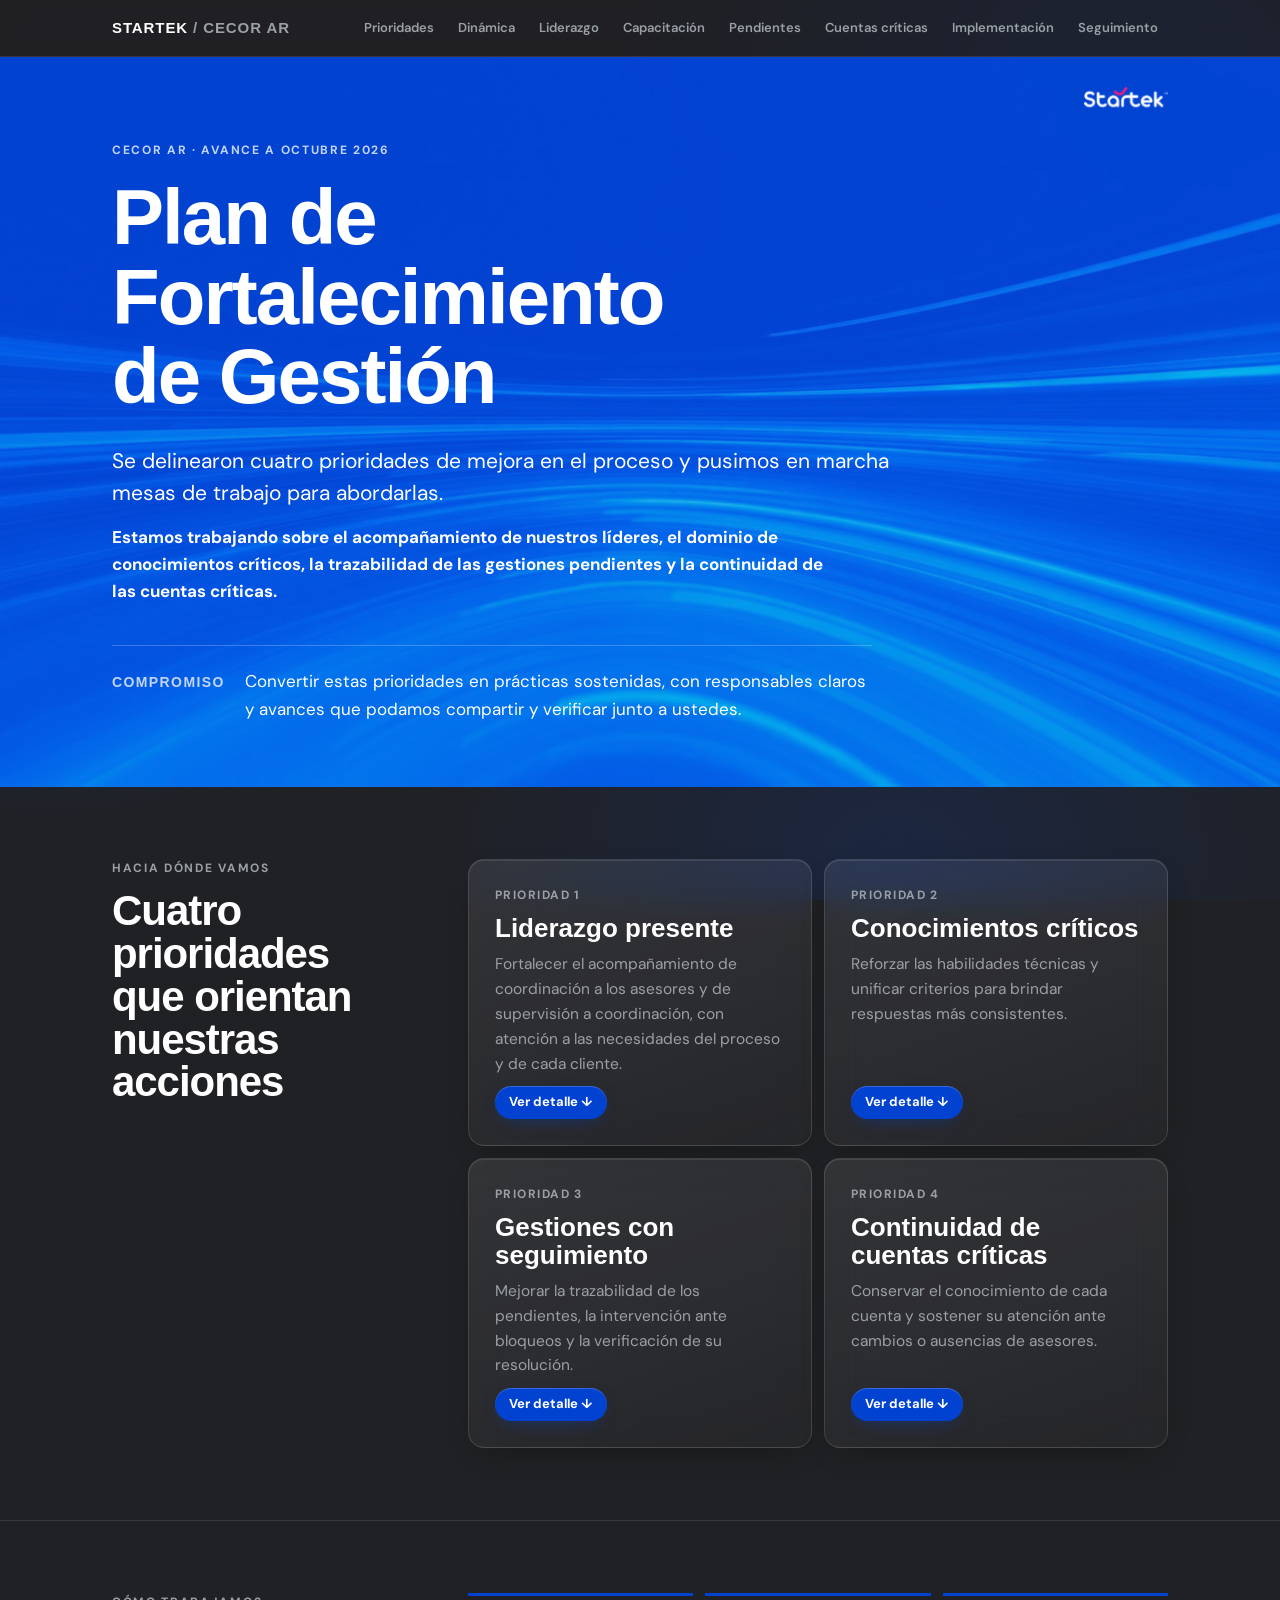
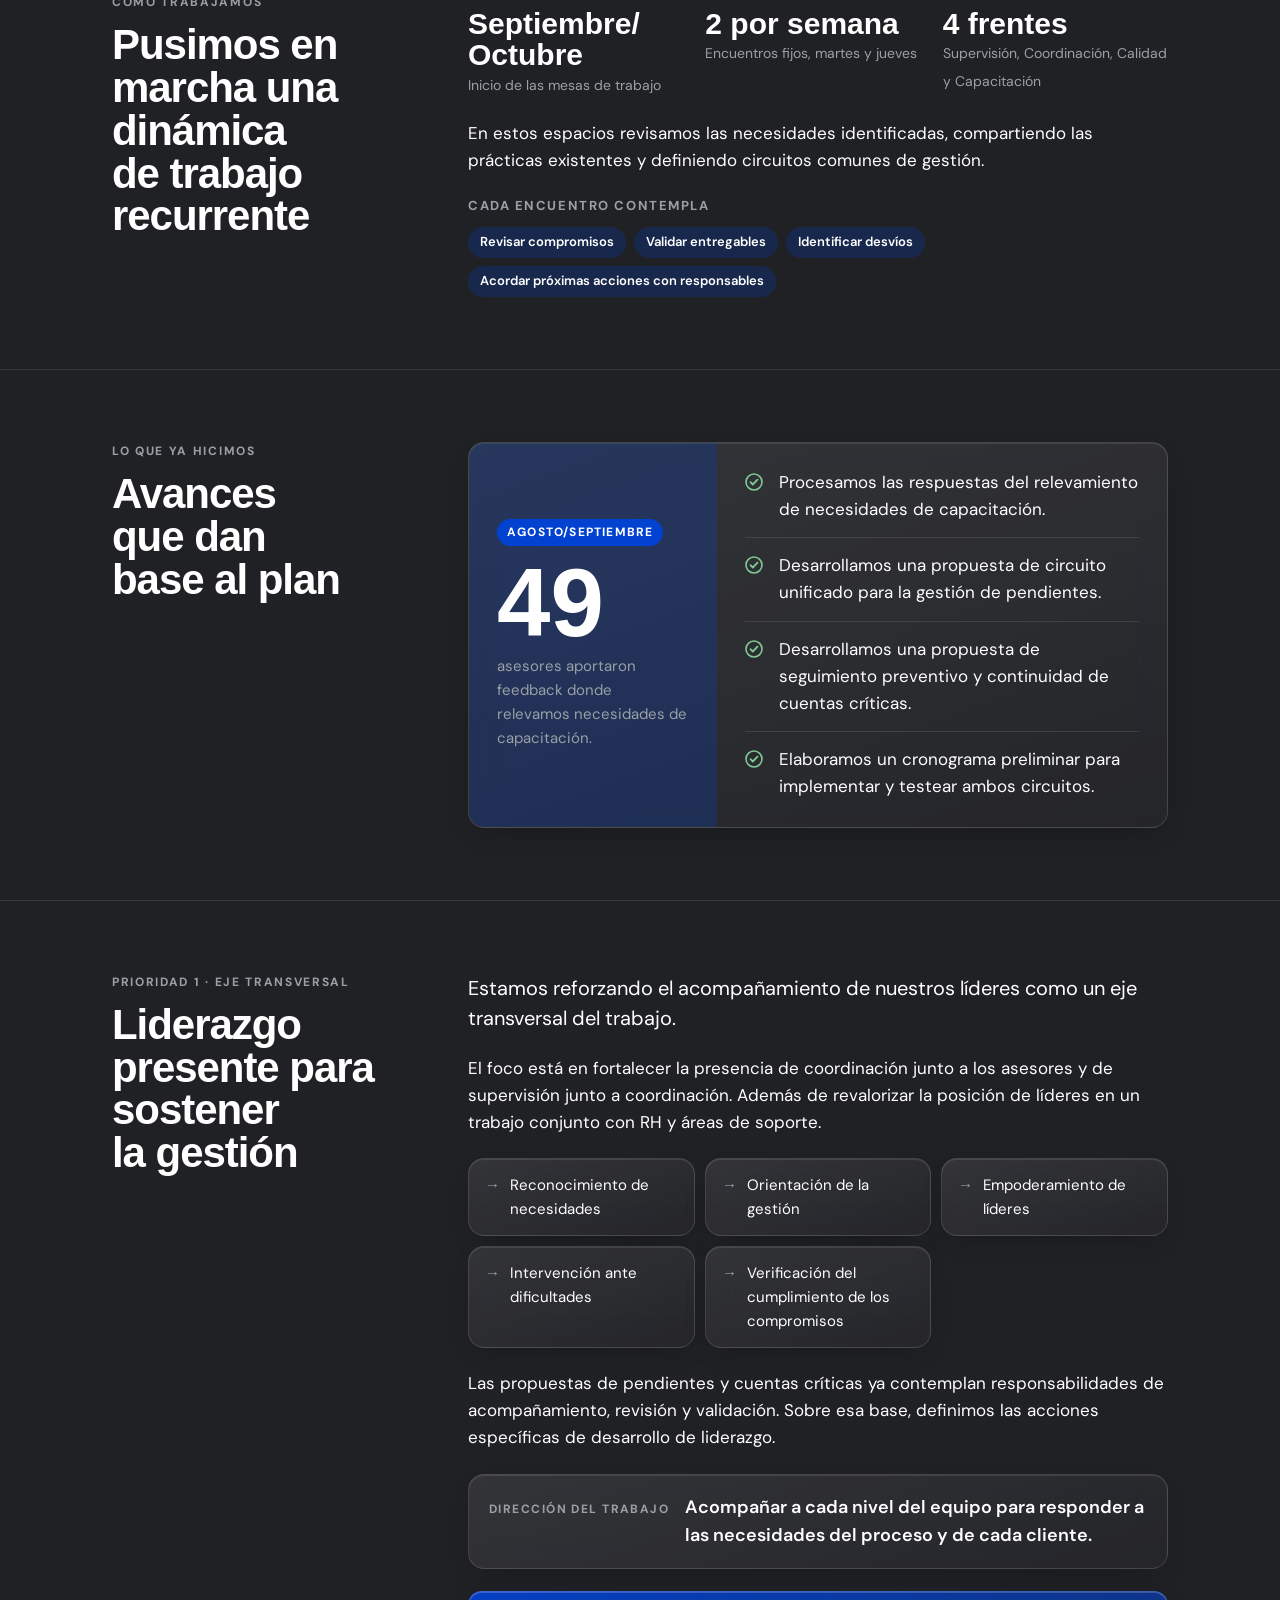
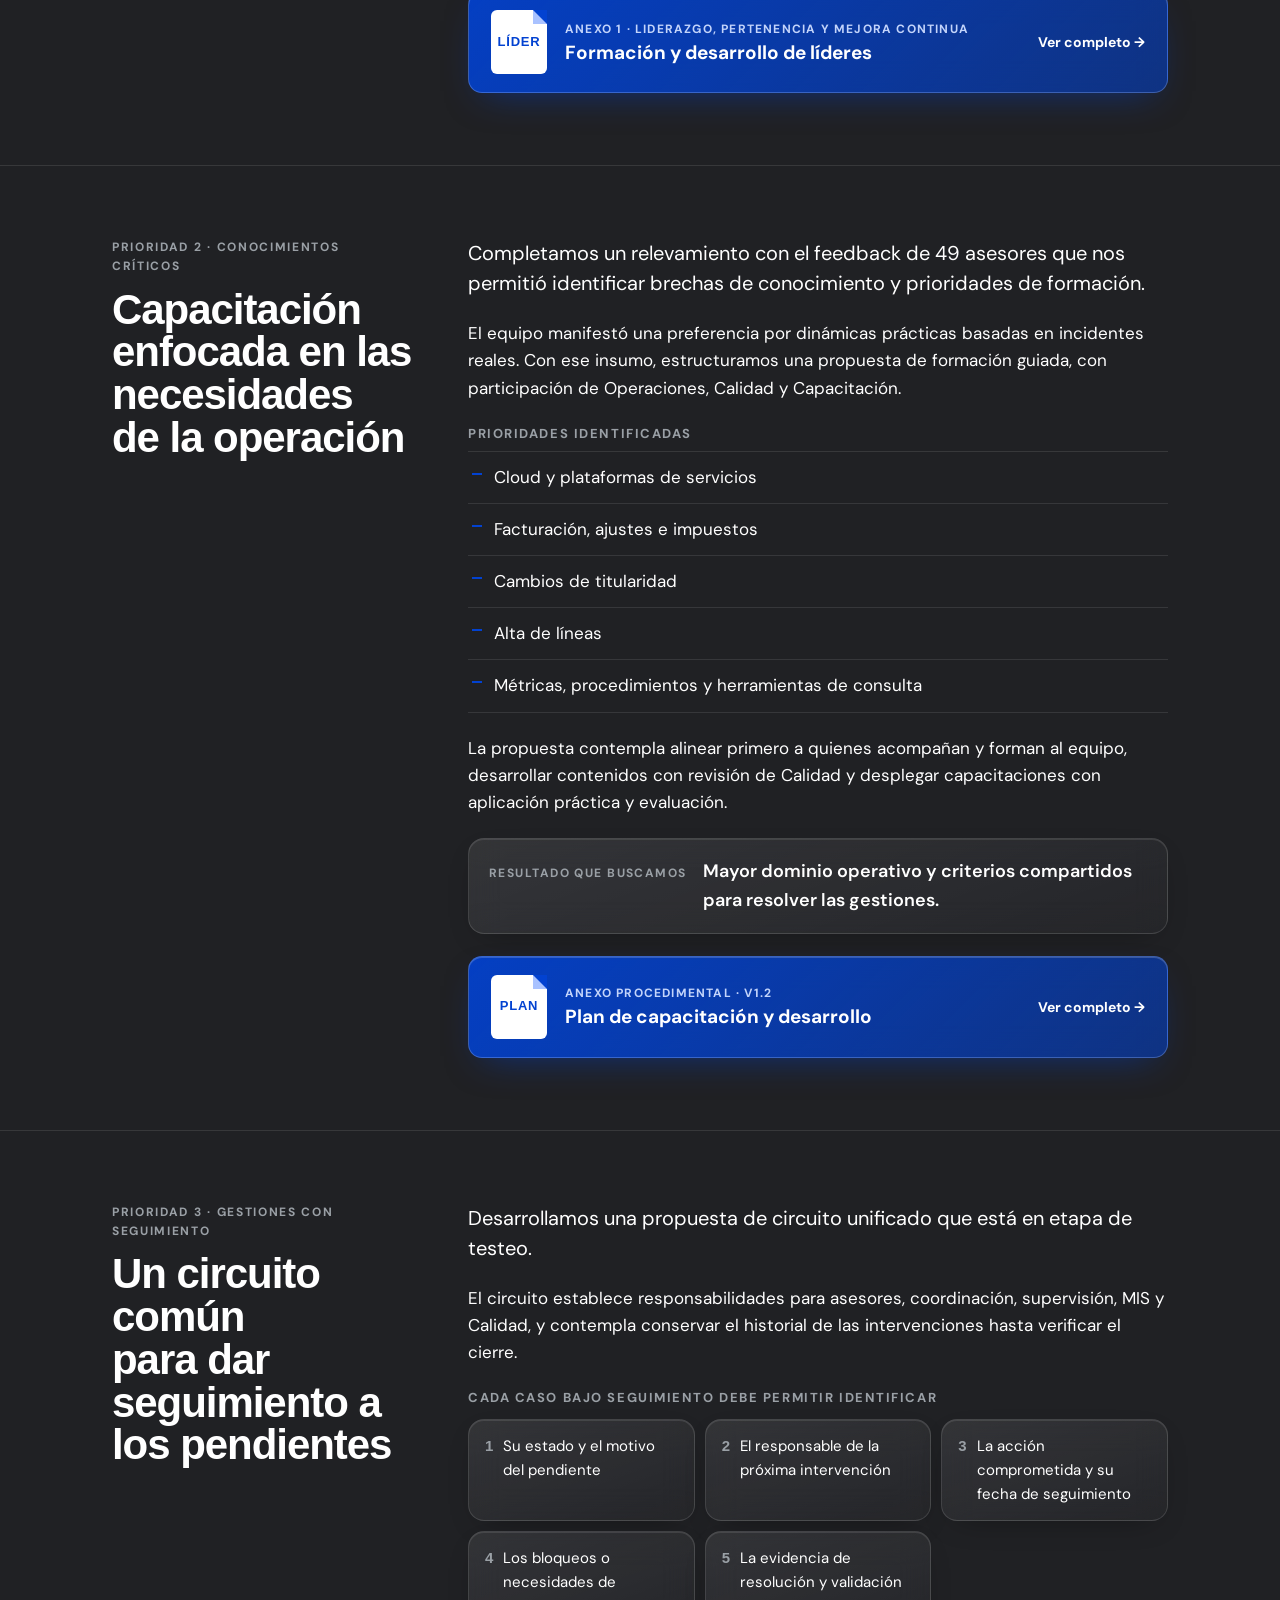
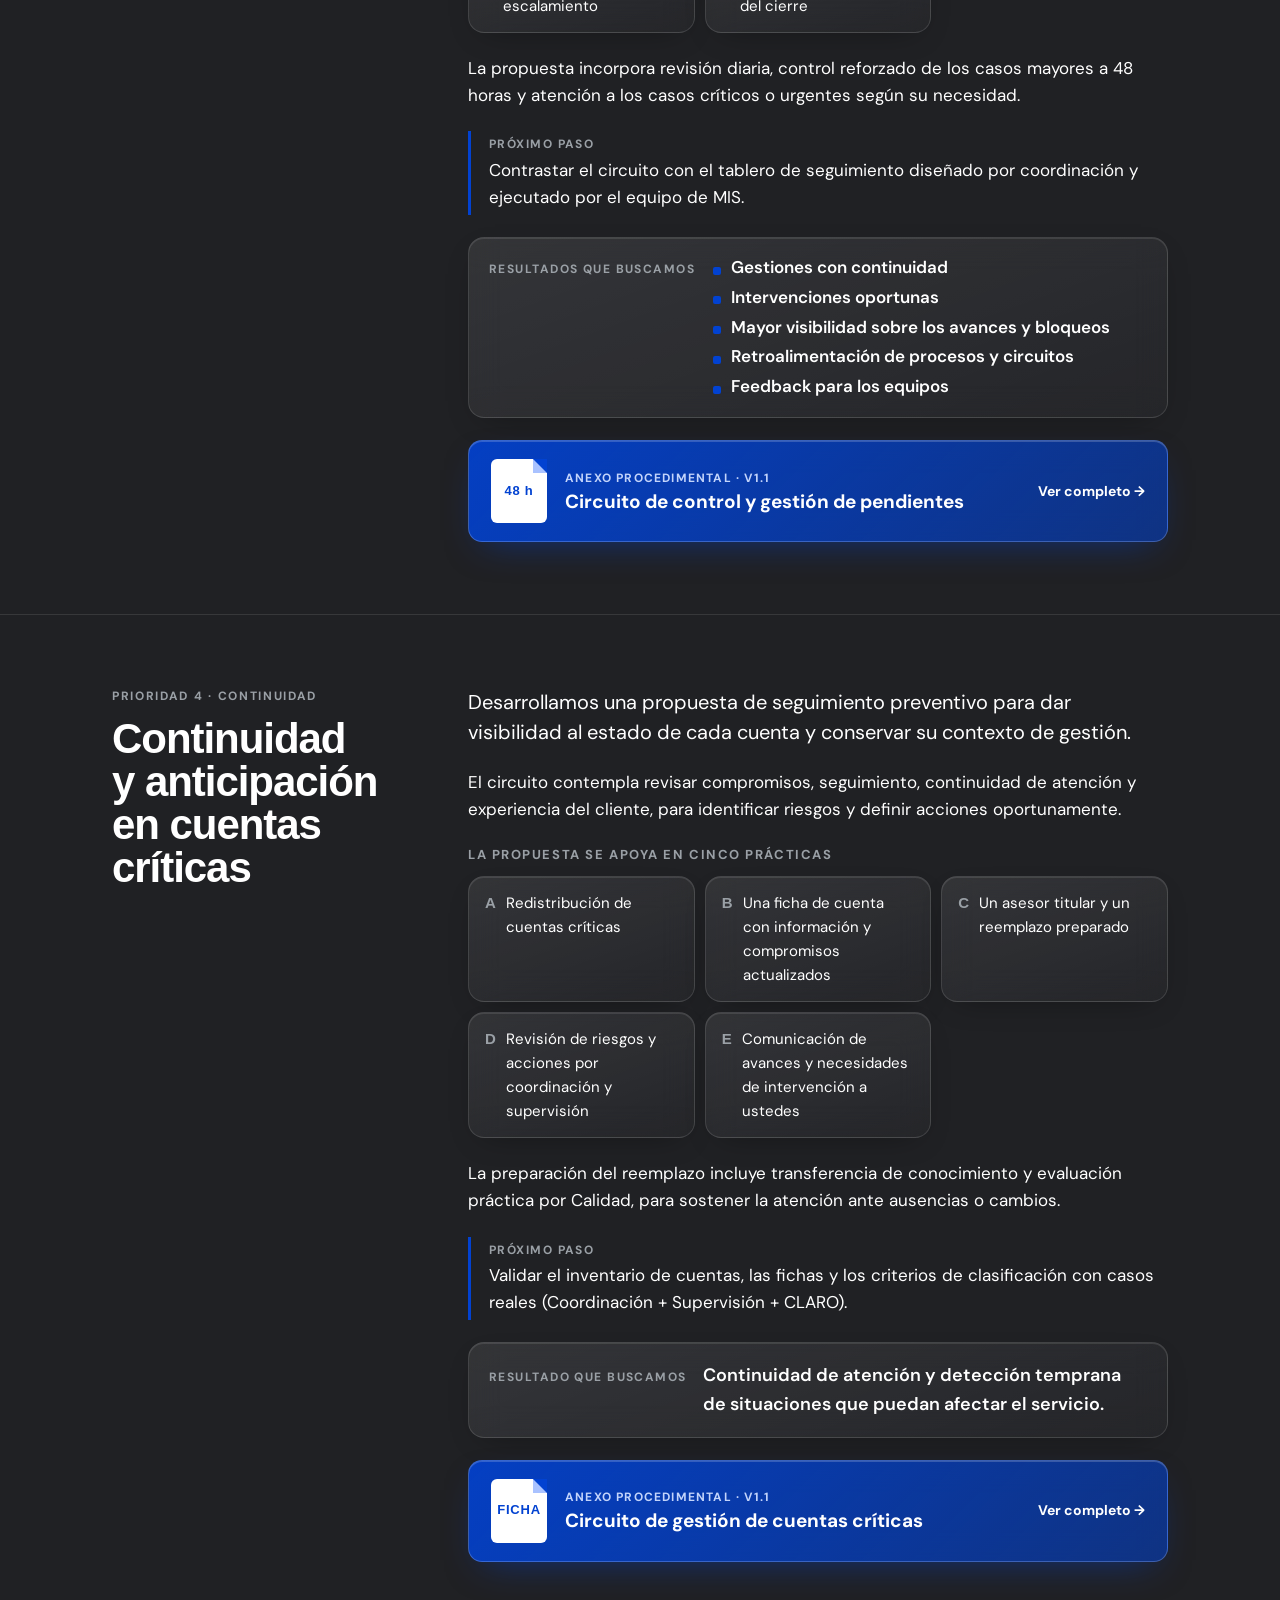
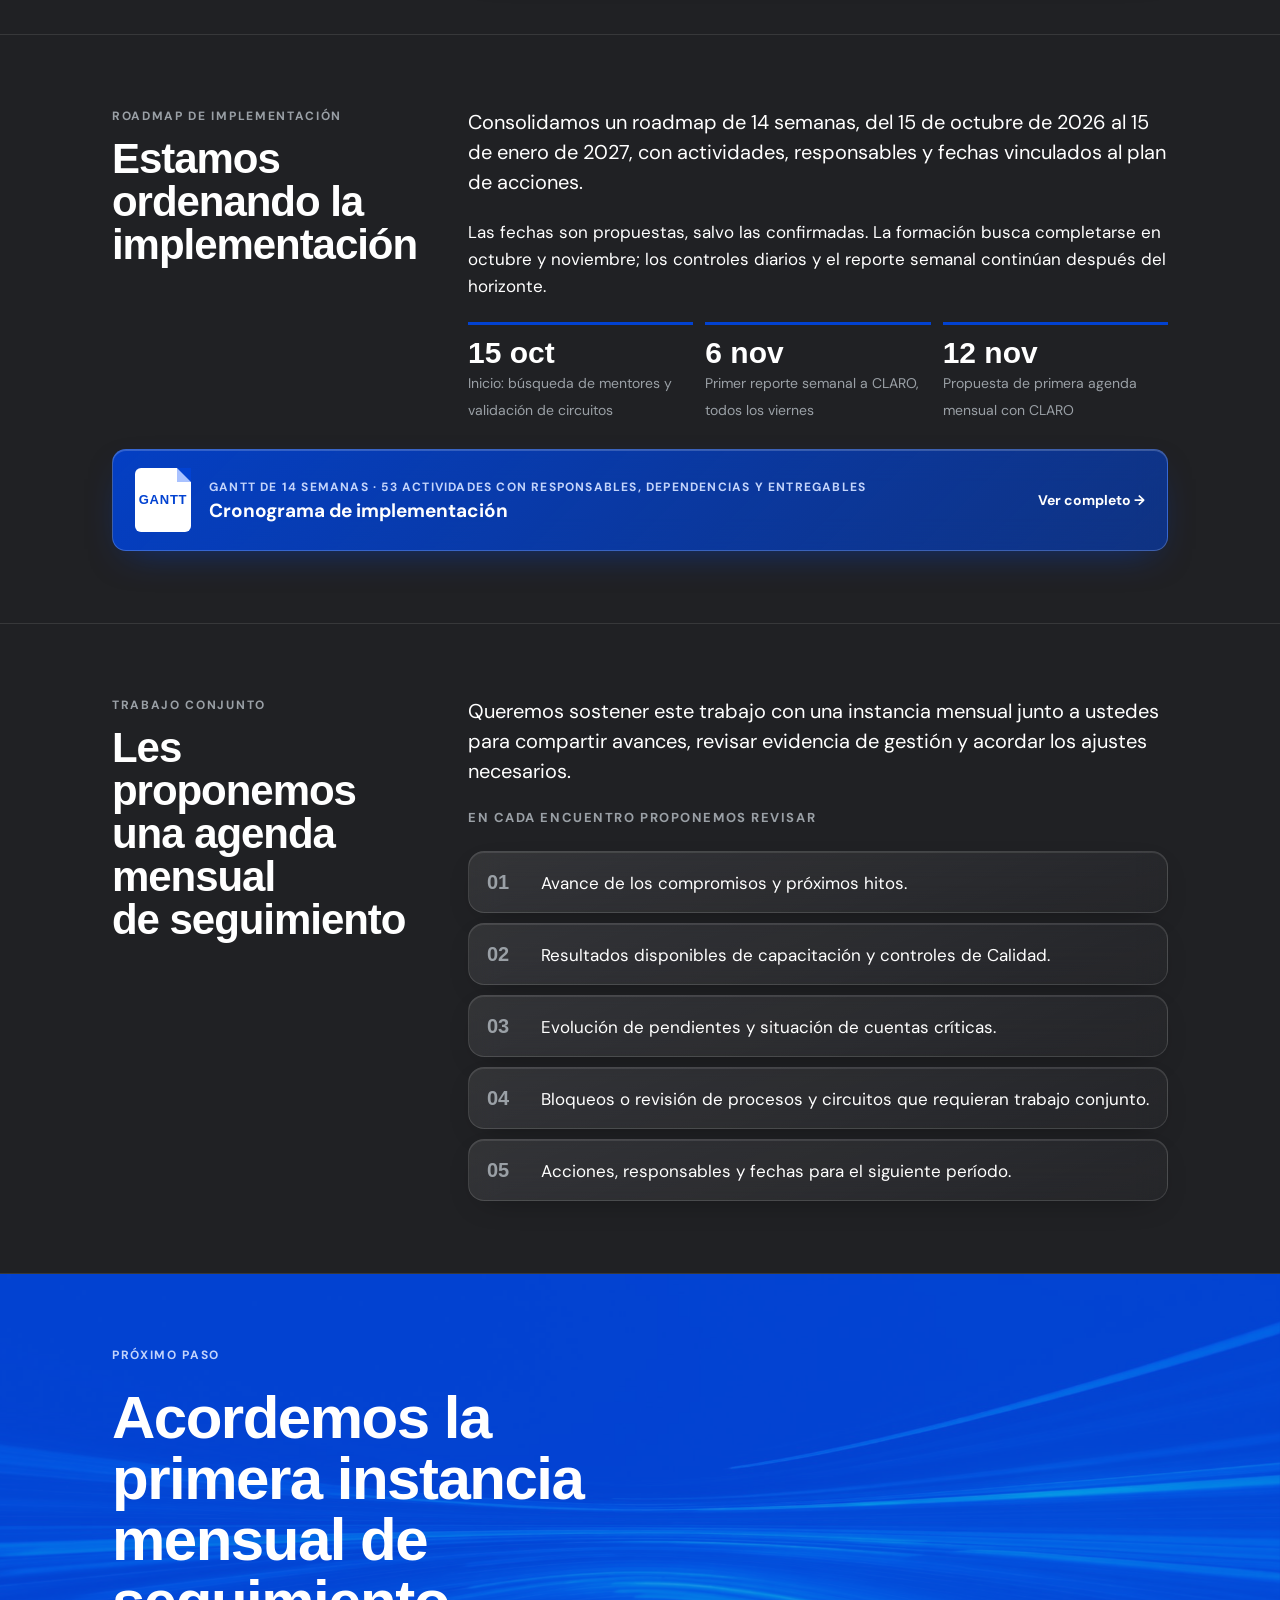
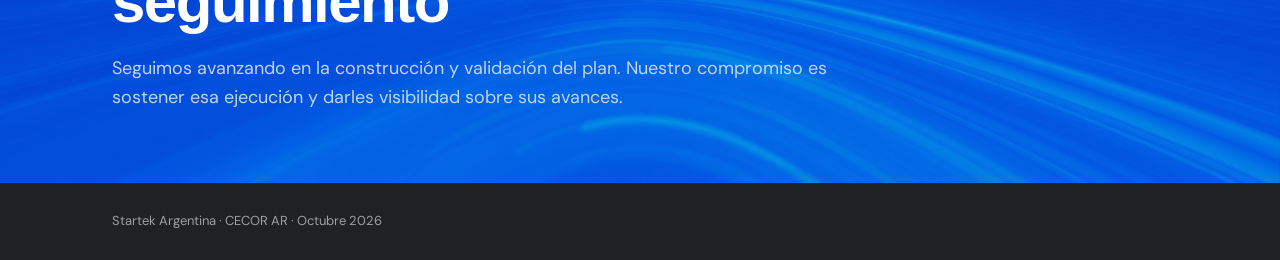
==== index.html @ ce6335e7 "Agrega anexo 1: Formación y desarrollo de líderes Co-Authored-By: Claude Opus 5.5 <noreply@anthropic" ====
<!doctype html>
<html lang="es">
<head>
<meta charset="utf-8">
<meta name="viewport" content="width=device-width, initial-scale=1, viewport-fit=cover">
<title>Plan de Fortalecimiento CECOR</title>
<link rel="stylesheet" href="https://fonts.googleapis.com/css2?family=DM+Sans:ital,opsz,wght@0,9..40,400;0,9..40,500;0,9..40,600;0,9..40,700;1,9..40,400&display=swap">
<link rel="stylesheet" href="style.css">
<meta name="robots" content="noindex, nofollow">
<link rel="icon" href="logo.png">
</head>
<body>
<div class="topbar">
  <div class="wrap">
    <a class="brand" href="#inicio">Startek <span>/ CECOR AR</span></a>
    <nav class="topnav" aria-label="Secciones">
      <a href="#prioridades">Prioridades</a>
      <a href="#dinamica">Dinámica</a>
      <a href="#liderazgo">Liderazgo</a>
      <a href="#capacitacion">Capacitación</a>
      <a href="#pendientes">Pendientes</a>
      <a href="#cuentas">Cuentas críticas</a>
      <a href="#implementacion">Implementación</a>
      <a href="#seguimiento">Seguimiento</a>
    </nav>
  </div>
</div>

<header class="hero" id="inicio">
  <div class="wrap">
    <img class="cover-logo" src="logo.png" alt="Startek" width="720" height="172">
    <div class="eyebrow">CECOR AR · Avance a octubre 2026</div>
    <h1 class="display">Plan de Fortalecimiento de Gestión</h1>
    <p class="lede">Se delinearon cuatro prioridades de mejora en el proceso y pusimos en marcha mesas de trabajo para abordarlas.</p>
    <p class="lede-2">Estamos trabajando sobre el acompañamiento de nuestros líderes, el dominio de conocimientos críticos, la trazabilidad de las gestiones pendientes y la continuidad de las cuentas críticas.</p>
    <div class="pact">
      <b>Compromiso</b>
      <p>Convertir estas prioridades en prácticas sostenidas, con responsables claros y avances que podamos compartir y verificar junto a ustedes.</p>
    </div>
  </div>
</header>

<main>
  <section class="block" id="prioridades">
    <div class="wrap spine">
      <header>
        <div class="eyebrow">Hacia dónde vamos</div>
        <h2 class="display">Cuatro prioridades que orientan nuestras acciones</h2>
      </header>
      <div class="content">
        <div class="prio">
          <a href="#liderazgo">
            <span class="tag">Prioridad 1</span>
            <h3>Liderazgo presente</h3>
            <p>Fortalecer el acompañamiento de coordinación a los asesores y de supervisión a coordinación, con atención a las necesidades del proceso y de cada cliente.</p>
            <span class="go">Ver detalle ↓</span>
          </a>
          <a href="#capacitacion">
            <span class="tag">Prioridad 2</span>
            <h3>Conocimientos críticos</h3>
            <p>Reforzar las habilidades técnicas y unificar criterios para brindar respuestas más consistentes.</p>
            <span class="go">Ver detalle ↓</span>
          </a>
          <a href="#pendientes">
            <span class="tag">Prioridad 3</span>
            <h3>Gestiones con seguimiento</h3>
            <p>Mejorar la trazabilidad de los pendientes, la intervención ante bloqueos y la verificación de su resolución.</p>
            <span class="go">Ver detalle ↓</span>
          </a>
          <a href="#cuentas">
            <span class="tag">Prioridad 4</span>
            <h3>Continuidad de cuentas críticas</h3>
            <p>Conservar el conocimiento de cada cuenta y sostener su atención ante cambios o ausencias de asesores.</p>
            <span class="go">Ver detalle ↓</span>
          </a>
        </div>
      </div>
    </div>
  </section>

  <section class="block" id="dinamica">
    <div class="wrap spine">
      <header>
        <div class="eyebrow">Cómo trabajamos</div>
        <h2 class="display">Pusimos en marcha una dinámica de trabajo recurrente</h2>
      </header>
      <div class="content">
        <div class="cadence">
          <div><b>Septiembre/<wbr>Octubre</b><span>Inicio de las mesas de trabajo</span></div>
          <div><b>2 por semana</b><span>Encuentros fijos, martes y jueves</span></div>
          <div><b>4 frentes</b><span>Supervisión, Coordinación, Calidad y Capacitación</span></div>
        </div>
        <p>En estos espacios revisamos las necesidades identificadas, compartiendo las prácticas existentes y definiendo circuitos comunes de gestión.</p>
        <div>
          <h4 style="margin-bottom:10px">Cada encuentro contempla</h4>
          <div class="chips">
            <span class="chip">Revisar compromisos</span>
            <span class="chip">Validar entregables</span>
            <span class="chip">Identificar desvíos</span>
            <span class="chip">Acordar próximas acciones con responsables</span>
          </div>
        </div>
      </div>
    </div>
  </section>

  <section class="block" id="avances">
    <div class="wrap spine">
      <header>
        <div class="eyebrow">Lo que ya hicimos</div>
        <h2 class="display">Avances que dan base al plan</h2>
      </header>
      <div class="content">
        <div class="progress">
          <div class="big"><span class="when">Agosto/Septiembre</span><b>49</b><span>asesores aportaron feedback donde relevamos necesidades de capacitación.</span></div>
          <ul class="checks">
            <li><svg width="18" height="18" viewBox="0 0 18 18" fill="none" aria-hidden="true"><circle cx="9" cy="9" r="8" stroke="currentColor" stroke-width="1.6"/><path d="M5.5 9.2l2.3 2.3 4.7-4.8" stroke="currentColor" stroke-width="1.8" stroke-linecap="round" stroke-linejoin="round"/></svg><span>Procesamos las respuestas del relevamiento de necesidades de capacitación.</span></li>
            <li><svg width="18" height="18" viewBox="0 0 18 18" fill="none" aria-hidden="true"><circle cx="9" cy="9" r="8" stroke="currentColor" stroke-width="1.6"/><path d="M5.5 9.2l2.3 2.3 4.7-4.8" stroke="currentColor" stroke-width="1.8" stroke-linecap="round" stroke-linejoin="round"/></svg><span>Desarrollamos una propuesta de circuito unificado para la gestión de pendientes.</span></li>
            <li><svg width="18" height="18" viewBox="0 0 18 18" fill="none" aria-hidden="true"><circle cx="9" cy="9" r="8" stroke="currentColor" stroke-width="1.6"/><path d="M5.5 9.2l2.3 2.3 4.7-4.8" stroke="currentColor" stroke-width="1.8" stroke-linecap="round" stroke-linejoin="round"/></svg><span>Desarrollamos una propuesta de seguimiento preventivo y continuidad de cuentas críticas.</span></li>
            <li><svg width="18" height="18" viewBox="0 0 18 18" fill="none" aria-hidden="true"><circle cx="9" cy="9" r="8" stroke="currentColor" stroke-width="1.6"/><path d="M5.5 9.2l2.3 2.3 4.7-4.8" stroke="currentColor" stroke-width="1.8" stroke-linecap="round" stroke-linejoin="round"/></svg><span>Elaboramos un cronograma preliminar para implementar y testear ambos circuitos.</span></li>
          </ul>
        </div>
      </div>
    </div>
  </section>

  <section class="block" id="liderazgo">
    <div class="wrap spine">
      <header>
        <div class="eyebrow">Prioridad 1 · Eje transversal</div>
        <h2 class="display">Liderazgo presente para sostener la gestión</h2>
      </header>
      <div class="content">
        <p class="lead-p">Estamos reforzando el acompañamiento de nuestros líderes como un eje transversal del trabajo.</p>
        <p>El foco está en fortalecer la presencia de coordinación junto a los asesores y de supervisión junto a coordinación. Además de revalorizar la posición de líderes en un trabajo conjunto con RH y áreas de soporte.</p>
        <div class="fields">
          <div><i>→</i>Reconocimiento de necesidades</div>
          <div><i>→</i>Orientación de la gestión</div>
          <div><i>→</i>Empoderamiento de líderes</div>
          <div><i>→</i>Intervención ante dificultades</div>
          <div><i>→</i>Verificación del cumplimiento de los compromisos</div>
        </div>
        <p>Las propuestas de pendientes y cuentas críticas ya contemplan responsabilidades de acompañamiento, revisión y validación. Sobre esa base, definimos las acciones específicas de desarrollo de liderazgo.</p>
        <div class="outcome"><b>Dirección del trabajo</b><p>Acompañar a cada nivel del equipo para responder a las necesidades del proceso y de cada cliente.</p></div>
        <a class="doclink" href="liderazgo.html">
          <span class="ico">LÍDER</span>
          <span><small>Anexo 1 · Liderazgo, pertenencia y mejora continua</small><strong>Formación y desarrollo de líderes</strong></span>
          <span class="arrow">Ver completo →</span>
        </a>
      </div>
    </div>
  </section>

  <section class="block" id="capacitacion">
    <div class="wrap spine">
      <header>
        <div class="eyebrow">Prioridad 2 · Conocimientos críticos</div>
        <h2 class="display">Capacitación enfocada en las necesidades de la operación</h2>
      </header>
      <div class="content">
        <p class="lead-p">Completamos un relevamiento con el feedback de 49 asesores que nos permitió identificar brechas de conocimiento y prioridades de formación.</p>
        <p>El equipo manifestó una preferencia por dinámicas prácticas basadas en incidentes reales. Con ese insumo, estructuramos una propuesta de formación guiada, con participación de Operaciones, Calidad y Capacitación.</p>
        <div>
          <h4 style="margin-bottom:6px">Prioridades identificadas</h4>
          <ul class="ticks">
            <li>Cloud y plataformas de servicios</li>
            <li>Facturación, ajustes e impuestos</li>
            <li>Cambios de titularidad</li>
            <li>Alta de líneas</li>
            <li>Métricas, procedimientos y herramientas de consulta</li>
          </ul>
        </div>
        <p>La propuesta contempla alinear primero a quienes acompañan y forman al equipo, desarrollar contenidos con revisión de Calidad y desplegar capacitaciones con aplicación práctica y evaluación.</p>
        <div class="outcome"><b>Resultado que buscamos</b><p>Mayor dominio operativo y criterios compartidos para resolver las gestiones.</p></div>
        <a class="doclink" href="capacitacion.html">
          <span class="ico">PLAN</span>
          <span><small>Anexo procedimental · v1.2</small><strong>Plan de capacitación y desarrollo</strong></span>
          <span class="arrow">Ver completo →</span>
        </a>
      </div>
    </div>
  </section>

  <section class="block" id="pendientes">
    <div class="wrap spine">
      <header>
        <div class="eyebrow">Prioridad 3 · Gestiones con seguimiento</div>
        <h2 class="display">Un circuito común para dar seguimiento a los pendientes</h2>
      </header>
      <div class="content">
        <p class="lead-p">Desarrollamos una propuesta de circuito unificado que está en etapa de testeo.</p>
        <p>El circuito establece responsabilidades para asesores, coordinación, supervisión, MIS y Calidad, y contempla conservar el historial de las intervenciones hasta verificar el cierre.</p>
        <div>
          <h4 style="margin-bottom:10px">Cada caso bajo seguimiento debe permitir identificar</h4>
          <div class="fields">
            <div><i>1</i>Su estado y el motivo del pendiente</div>
            <div><i>2</i>El responsable de la próxima intervención</div>
            <div><i>3</i>La acción comprometida y su fecha de seguimiento</div>
            <div><i>4</i>Los bloqueos o necesidades de escalamiento</div>
            <div><i>5</i>La evidencia de resolución y validación del cierre</div>
          </div>
        </div>
        <p>La propuesta incorpora revisión diaria, control reforzado de los casos mayores a 48 horas y atención a los casos críticos o urgentes según su necesidad.</p>
        <div class="note"><b>Próximo paso</b>Contrastar el circuito con el tablero de seguimiento diseñado por coordinación y ejecutado por el equipo de MIS.</div>
        <div class="outcome"><b>Resultados que buscamos</b><ul class="outcome-list"><li>Gestiones con continuidad</li><li>Intervenciones oportunas</li><li>Mayor visibilidad sobre los avances y bloqueos</li><li>Retroalimentación de procesos y circuitos</li><li>Feedback para los equipos</li></ul></div>
        <a class="doclink" href="pendientes.html">
          <span class="ico">48 h</span>
          <span><small>Anexo procedimental · v1.1</small><strong>Circuito de control y gestión de pendientes</strong></span>
          <span class="arrow">Ver completo →</span>
        </a>
      </div>
    </div>
  </section>

  <section class="block" id="cuentas">
    <div class="wrap spine">
      <header>
        <div class="eyebrow">Prioridad 4 · Continuidad</div>
        <h2 class="display">Continuidad y anticipación en cuentas críticas</h2>
      </header>
      <div class="content">
        <p class="lead-p">Desarrollamos una propuesta de seguimiento preventivo para dar visibilidad al estado de cada cuenta y conservar su contexto de gestión.</p>
        <p>El circuito contempla revisar compromisos, seguimiento, continuidad de atención y experiencia del cliente, para identificar riesgos y definir acciones oportunamente.</p>
        <div>
          <h4 style="margin-bottom:10px">La propuesta se apoya en cinco prácticas</h4>
          <div class="fields">
            <div><i>A</i>Redistribución de cuentas críticas</div>
            <div><i>B</i>Una ficha de cuenta con información y compromisos actualizados</div>
            <div><i>C</i>Un asesor titular y un reemplazo preparado</div>
            <div><i>D</i>Revisión de riesgos y acciones por coordinación y supervisión</div>
            <div><i>E</i>Comunicación de avances y necesidades de intervención a ustedes</div>
          </div>
        </div>
        <p>La preparación del reemplazo incluye transferencia de conocimiento y evaluación práctica por Calidad, para sostener la atención ante ausencias o cambios.</p>
        <div class="note"><b>Próximo paso</b>Validar el inventario de cuentas, las fichas y los criterios de clasificación con casos reales (Coordinación + Supervisión + CLARO).</div>
        <div class="outcome"><b>Resultado que buscamos</b><p>Continuidad de atención y detección temprana de situaciones que puedan afectar el servicio.</p></div>
        <a class="doclink" href="cuentas-criticas.html">
          <span class="ico">FICHA</span>
          <span><small>Anexo procedimental · v1.1</small><strong>Circuito de gestión de cuentas críticas</strong></span>
          <span class="arrow">Ver completo →</span>
        </a>
      </div>
    </div>
  </section>

  <section class="block" id="implementacion">
    <div class="wrap" style="display:flex;flex-direction:column;gap:26px">
      <div class="spine">
        <header>
          <div class="eyebrow">Roadmap de implementación</div>
          <h2 class="display">Estamos ordenando la implementación</h2>
        </header>
        <div class="content">
          <p class="lead-p">Consolidamos un roadmap de 14 semanas, del 15 de octubre de 2026 al 15 de enero de 2027, con actividades, responsables y fechas vinculados al plan de acciones.</p>
          <p>Las fechas son propuestas, salvo las confirmadas. La formación busca completarse en octubre y noviembre; los controles diarios y el reporte semanal continúan después del horizonte.</p>
          <div class="cadence">
            <div><b>15 oct</b><span>Inicio: búsqueda de mentores y validación de circuitos</span></div>
            <div><b>6 nov</b><span>Primer reporte semanal a CLARO, todos los viernes</span></div>
            <div><b>12 nov</b><span>Propuesta de primera agenda mensual con CLARO</span></div>
          </div>
        </div>
      </div>
      <a class="doclink" href="roadmap.html">
        <span class="ico">GANTT</span>
        <span><small>Gantt de 14 semanas · 53 actividades con responsables, dependencias y entregables</small><strong>Cronograma de implementación</strong></span>
        <span class="arrow">Ver completo →</span>
      </a>
    </div>
  </section>

  <section class="block" id="seguimiento">
    <div class="wrap spine">
      <header>
        <div class="eyebrow">Trabajo conjunto</div>
        <h2 class="display">Les proponemos una agenda mensual de seguimiento</h2>
      </header>
      <div class="content">
        <p class="lead-p">Queremos sostener este trabajo con una instancia mensual junto a ustedes para compartir avances, revisar evidencia de gestión y acordar los ajustes necesarios.</p>
        <h4>En cada encuentro proponemos revisar</h4>
        <ol class="agenda">
          <li>Avance de los compromisos y próximos hitos.</li>
          <li>Resultados disponibles de capacitación y controles de Calidad.</li>
          <li>Evolución de pendientes y situación de cuentas críticas.</li>
          <li>Bloqueos o revisión de procesos y circuitos que requieran trabajo conjunto.</li>
          <li>Acciones, responsables y fechas para el siguiente período.</li>
        </ol>
      </div>
    </div>
  </section>
</main>

<section class="close">
  <div class="wrap">
    <div class="eyebrow" style="color:var(--hero-muted)">Próximo paso</div>
    <h2 class="display">Acordemos la primera instancia mensual de seguimiento</h2>
    <p>Seguimos avanzando en la construcción y validación del plan. Nuestro compromiso es sostener esa ejecución y darles visibilidad sobre sus avances.</p>
  </div>
</section>
<div class="wrap foot">Startek Argentina · CECOR AR · Octubre 2026</div>
</body>
</html>
---- style.css ----
/* Layout: narrative landing — brand-blue covers (hero, cierre, portadas de anexos); everything else on a Chrome-style dark grey with glass cards. Base color #0242D1. Single dark theme by design. */
:root {
  --brand: #0242D1;
  --brand-tint: #A9C2FF;
  --bg: #202124;
  --bg-glow-1: rgba(2,66,209,.30);
  --bg-glow-2: rgba(2,66,209,.16);
  --surface: rgba(255,255,255,.05);
  --fg: #FFFFFF;
  --title: #FFFFFF;
  --muted: #9AA0A6;
  --line: rgba(255,255,255,.10);
  --accent: #0242D1;
  --accent-soft: rgba(2,66,209,.24);
  --glass-top: rgba(255,255,255,.09);
  --glass-bottom: rgba(255,255,255,.025);
  --glass-edge: rgba(255,255,255,.13);
  --glass-shine: rgba(255,255,255,.10);
  --glass-shadow: rgba(0,0,0,.45);
  --hero-bg: #0242D1;
  --hero-fg: #FFFFFF;
  --hero-muted: #C3D4FB;
  --hero-line: rgba(255,255,255,.22);
  --ico-bg: #FFFFFF;
  --ico-fg: #0242D1;
  --ico-fold: #A9C2FF;
  --shadow: rgba(2,66,209,.55);
  --ok: #81C995;   --ok-soft: rgba(129,201,149,.15);
  --warn: #FDD663; --warn-soft: rgba(253,214,99,.13);
  --bad: #F28B82;  --bad-soft: rgba(242,139,130,.15);
  --display: "Helvetica Now Display", "HelveticaNowDisplay-Bold", "Helvetica Neue", Helvetica, Arial, sans-serif;
  --body: "DM Sans", "Helvetica Neue", Helvetica, Arial, sans-serif;
  color-scheme: dark;
}

* { box-sizing: border-box; }
html { scroll-behavior: smooth; }
@media (prefers-reduced-motion: reduce) { html { scroll-behavior: auto; } * { transition: none !important; animation: none !important; } }
body {
  margin: 0; background: var(--bg); color: var(--fg);
  font-family: var(--body); font-size: 17px; line-height: 1.6;
  -webkit-font-smoothing: antialiased;
}
a { color: inherit; }
a:focus-visible, button:focus-visible { outline: 2px solid var(--accent); outline-offset: 3px; border-radius: 4px; }

.wrap { max-width: 1120px; margin: 0 auto; padding-left: max(16px, env(safe-area-inset-left, 0px)); padding-right: max(16px, env(safe-area-inset-right, 0px)); }
@media (min-width: 720px) { .wrap { padding-left: max(32px, env(safe-area-inset-left, 0px)); padding-right: max(32px, env(safe-area-inset-right, 0px)); } }

/* Top bar */
.topbar { position: sticky; top: env(safe-area-inset-top, 0px); z-index: 10; background: color-mix(in srgb, var(--bg) 88%, transparent); backdrop-filter: blur(10px); border-bottom: 1px solid var(--line); }
.topbar .wrap { display: flex; align-items: center; justify-content: space-between; gap: 16px; min-height: 56px; }
.brand { white-space: nowrap; font-family: var(--display); font-weight: 700; letter-spacing: .06em; font-size: 15px; text-transform: uppercase; text-decoration: none; }
.brand span { color: var(--muted); font-weight: 600; }
.topnav { display: flex; gap: 4px; overflow-x: auto; scrollbar-width: none; }
.topnav::-webkit-scrollbar { display: none; }
.topnav a { font-size: 13px; font-weight: 600; text-decoration: none; color: var(--muted); padding: 6px 10px; border-radius: 999px; white-space: nowrap; }
.topnav a:hover { color: var(--fg); background: var(--accent-soft); }
@media (max-width: 860px) { .topnav { display: none; } }

/* Hero */
.hero { background: var(--hero-bg); color: var(--hero-fg); position: relative; overflow: hidden; }
.hero .wrap { padding-block: 72px 64px; position: relative; }

.eyebrow { font-size: 12px; font-weight: 700; letter-spacing: .14em; text-transform: uppercase; color: var(--muted); }
.hero .eyebrow { color: var(--hero-muted); }
.display { color: var(--title); font-family: var(--display); font-weight: 700; line-height: 1.02; letter-spacing: -.025em; text-wrap: balance; margin: 0; }
.hero h1 { font-size: clamp(38px, 6.2vw, 78px); margin-top: 18px; max-width: 16ch; }
.hero .display, .close .display { color: #FFFFFF; }
.hero h1 em { font-style: normal; color: #FFFFFF; }
.hero .lede { font-size: clamp(18px, 2vw, 21px); line-height: 1.55; max-width: 60ch; margin: 28px 0 0; color: var(--hero-fg); }
.hero .lede-2 { max-width: 60ch; color: var(--hero-muted); margin: 14px 0 0; }
.pact { margin-top: 40px; border-top: 1px solid var(--hero-line); padding-top: 22px; display: grid; grid-template-columns: auto 1fr; gap: 6px 20px; max-width: 760px; }
.pact b { font-family: var(--display); font-weight: 700; font-size: 14px; letter-spacing: .1em; text-transform: uppercase; color: var(--hero-muted); padding-top: 3px; }
.pact p { margin: 0; }
@media (max-width: 560px) { .pact { grid-template-columns: 1fr; } }

/* Sections */
section.block { padding-block: 72px; border-bottom: 1px solid var(--line); scroll-margin-top: 56px; }
.spine { display: grid; grid-template-columns: minmax(0, 300px) minmax(0, 1fr); gap: 24px 56px; }
@media (max-width: 860px) { .spine { grid-template-columns: minmax(0, 1fr); } section.block { padding-block: 52px; } }
.spine > header { align-self: start; }
@media (min-width: 861px) { .spine > header { position: sticky; top: 84px; } }
.spine h2 { font-size: clamp(30px, 3.6vw, 42px); margin-top: 12px; }
.content { min-width: 0; display: flex; flex-direction: column; gap: 22px; }
.content > p { margin: 0; max-width: 64ch; }
.lead-p { font-size: 20px; line-height: 1.5; }
.muted { color: var(--muted); }

/* Priority grid */
.prio { display: grid; grid-template-columns: repeat(2, minmax(0, 1fr)); gap: 1px; background: var(--line); border: 1px solid var(--line); border-radius: 14px; overflow: hidden; }
@media (max-width: 640px) { .prio { grid-template-columns: minmax(0,1fr); } }
.prio a { background: var(--surface); padding: 26px 26px 24px; text-decoration: none; display: flex; flex-direction: column; gap: 10px; transition: background .2s; }
.prio a:hover { background: var(--accent-soft); }
.prio .tag { font-size: 12px; font-weight: 700; letter-spacing: .12em; text-transform: uppercase; color: var(--muted); }
.prio h3 { color: var(--title); font-family: var(--display); font-weight: 700; font-size: 26px; line-height: 1.05; margin: 0; }
.prio p { margin: 0; color: var(--muted); font-size: 15.5px; }
.prio .go { margin-top: auto; font-size: 13px; font-weight: 700; color: var(--accent); }

/* Cadence */
.cadence { display: grid; grid-template-columns: repeat(3, minmax(0,1fr)); gap: 12px; }
@media (max-width: 640px) { .cadence { grid-template-columns: minmax(0,1fr); } }
.cadence div { border-top: 3px solid var(--accent); padding-top: 12px; }
.cadence b { display: block; font-family: var(--display); font-weight: 700; font-size: 30px; line-height: 1.05; }
.cadence span { font-size: 14px; color: var(--muted); }
.chips { display: flex; flex-wrap: wrap; gap: 8px; }
.chip { font-size: 13px; font-weight: 600; padding: 5px 12px; border-radius: 999px; background: var(--accent-soft); color: var(--fg); }

/* Progress list */
.progress { display: grid; grid-template-columns: minmax(0, 1.1fr) minmax(0, 2fr); gap: 0; border: 1px solid var(--line); border-radius: 14px; background: var(--surface); overflow: hidden; }
@media (max-width: 640px) { .progress { grid-template-columns: minmax(0,1fr); } }
.big { padding: 28px; background: var(--accent-soft); display: flex; flex-direction: column; justify-content: center; }
.big b { font-family: var(--display); font-weight: 700; font-size: 96px; line-height: .9; font-variant-numeric: tabular-nums; }
.big span { margin-top: 8px; color: var(--muted); font-size: 15px; }
.checks { list-style: none; margin: 0; padding: 12px 28px; }
.checks li { display: grid; grid-template-columns: 22px minmax(0,1fr); gap: 12px; padding: 14px 0; border-bottom: 1px solid var(--line); }
.checks li:last-child { border-bottom: 0; }
.checks svg { margin-top: 4px; color: var(--ok); }

/* Lists */
.ticks { list-style: none; padding: 0; margin: 0; display: grid; gap: 0; border-top: 1px solid var(--line); }
.ticks li { padding: 12px 0 12px 26px; border-bottom: 1px solid var(--line); position: relative; }
.ticks li::before { content: ""; position: absolute; left: 4px; top: 21px; width: 10px; height: 2px; background: var(--accent); }
.cols2 { display: grid; grid-template-columns: repeat(2, minmax(0,1fr)); gap: 0 32px; }
@media (max-width: 640px) { .cols2 { grid-template-columns: minmax(0,1fr); } }
.cols2 .ticks { border-top: 0; }
h4 { margin: 0; font-size: 13px; font-weight: 700; letter-spacing: .12em; text-transform: uppercase; color: var(--muted); }

.note { border-left: 3px solid var(--accent); padding: 4px 0 4px 18px; max-width: 64ch; }
.note b { display: block; font-size: 12px; letter-spacing: .12em; text-transform: uppercase; color: var(--muted); margin-bottom: 2px; }
.outcome { background: var(--surface); border: 1px solid var(--line); border-radius: 12px; padding: 18px 20px; display: grid; grid-template-columns: auto minmax(0,1fr); gap: 4px 16px; align-items: baseline; }
.outcome b { font-size: 12px; font-weight: 700; letter-spacing: .12em; text-transform: uppercase; color: var(--muted); }
.outcome p { margin: 0; font-size: 18px; font-weight: 600; }
@media (max-width: 560px) { .outcome { grid-template-columns: minmax(0,1fr); } }

/* Link card (Vínculo) */
.doclink { display: grid; grid-template-columns: 56px minmax(0,1fr) auto; gap: 18px; align-items: center; text-decoration: none; padding: 18px 22px; border-radius: 14px; background: var(--hero-bg); color: var(--hero-fg); transition: transform .2s, box-shadow .2s; }
.doclink:hover { transform: translateY(-2px); box-shadow: 0 12px 30px -12px var(--shadow); }
.doclink .ico { width: 56px; height: 64px; border-radius: 6px; background: var(--ico-bg); color: var(--ico-fg); display: grid; place-items: center; font-family: var(--display); font-weight: 700; font-size: 13px; letter-spacing: .06em; position: relative; }
.doclink .ico::after { content: ""; position: absolute; top: 0; right: 0; border-style: solid; border-width: 0 14px 14px 0; border-color: transparent var(--hero-bg) var(--ico-fold) transparent; }
.doclink small { display: block; font-size: 12px; letter-spacing: .1em; text-transform: uppercase; color: var(--hero-muted); font-weight: 700; }
.doclink strong { display: block; font-size: 19px; line-height: 1.25; margin-top: 2px; }
.doclink .arrow { font-weight: 700; font-size: 14px; white-space: nowrap; color: var(--hero-fg); }
.doclink.pending { background: transparent; color: var(--fg); border: 1.5px dashed var(--line); cursor: default; }
.doclink.pending:hover { transform: none; box-shadow: none; }
.doclink.pending .ico { background: var(--accent-soft); color: var(--muted); }
.doclink.pending .ico::after { display: none; }
.doclink.pending small, .doclink.pending .arrow { color: var(--muted); }
@media (max-width: 560px) { .doclink { grid-template-columns: 48px minmax(0,1fr); } .doclink .ico { width: 48px; height: 56px; } .doclink .arrow { grid-column: 2; } }

/* Case fields */
.fields { display: grid; grid-template-columns: repeat(auto-fit, minmax(180px, 1fr)); gap: 10px; }
.fields div { background: var(--surface); border: 1px solid var(--line); border-radius: 10px; padding: 14px 16px; font-size: 15px; display: flex; gap: 10px; }
.fields i { font-style: normal; font-weight: 700; font-family: var(--display); color: var(--muted); font-variant-numeric: tabular-nums; }

/* Gantt placeholder */
.gantt { border: 1.5px dashed var(--line); border-radius: 14px; padding: 20px; overflow-x: auto; }
.gantt-grid { min-width: 560px; display: grid; grid-template-columns: 170px repeat(4, minmax(0,1fr)); font-size: 13px; }
.gantt-grid > div { padding: 10px 8px; border-bottom: 1px solid var(--line); }
.gantt-grid .h { font-weight: 700; color: var(--muted); letter-spacing: .08em; text-transform: uppercase; font-size: 11.5px; }
.gantt-grid .bar { position: relative; }
.gantt-grid .bar::after { content: ""; position: absolute; inset: 12px 4px; border-radius: 4px; background: repeating-linear-gradient(135deg, var(--accent-soft) 0 6px, transparent 6px 12px); border: 1px solid var(--line); }
.gantt-cap { margin-top: 14px; font-size: 14px; color: var(--muted); }

/* Agenda */
.agenda { counter-reset: a; list-style: none; padding: 0; margin: 0; display: grid; gap: 10px; }
.agenda li { counter-increment: a; display: grid; grid-template-columns: 40px minmax(0,1fr); gap: 14px; align-items: baseline; padding: 14px 18px; background: var(--surface); border: 1px solid var(--line); border-radius: 10px; }
.agenda li::before { content: counter(a, decimal-leading-zero); font-family: var(--display); font-weight: 700; font-size: 20px; color: var(--muted); }

/* Closing */
.close { background: var(--hero-bg); color: var(--hero-fg); }
.close .wrap { padding-block: 72px; display: grid; gap: 22px; }
.close h2 { font-size: clamp(34px, 5vw, 60px); max-width: 16ch; }
.close p { margin: 0; max-width: 60ch; color: var(--hero-muted); font-size: 18px; }
.foot { padding-block: 28px; font-size: 13px; color: var(--muted); }

/* ---------- Annex pages ---------- */
.annex-hero .wrap { padding-block: 48px 44px; }
.annex-hero h1 { font-size: clamp(38px, 6vw, 72px); margin-top: 14px; max-width: 18ch; }
.back { display: inline-flex; gap: 8px; align-items: center; font-size: 14px; font-weight: 600; color: var(--hero-muted); text-decoration: none; }
.back:hover { color: var(--hero-fg); }
.meta { display: flex; flex-wrap: wrap; gap: 8px 22px; margin-top: 22px; font-size: 14px; color: var(--hero-muted); }
.meta b { color: var(--hero-fg); font-weight: 600; }
.status { display: inline-flex; align-items: center; gap: 8px; font-size: 13px; font-weight: 700; padding: 5px 12px; border-radius: 999px; background: rgba(255,255,255,.14); color: var(--hero-fg); }
.status::before { content: ""; width: 7px; height: 7px; border-radius: 50%; background: #F2C063; }

.tbl-wrap { overflow-x: auto; border: 1px solid var(--line); border-radius: 12px; background: var(--surface); }
table { width: 100%; border-collapse: collapse; font-size: 15px; }
th, td { text-align: left; vertical-align: top; padding: 12px 16px; border-bottom: 1px solid var(--line); }
th { font-size: 12px; font-weight: 700; letter-spacing: .1em; text-transform: uppercase; color: var(--muted); background: var(--accent-soft); }
tr:last-child td { border-bottom: 0; }
td:first-child { font-weight: 600; }
.matrix { min-width: 680px; }
.pill { display: inline-block; font-size: 12px; font-weight: 700; padding: 3px 10px; border-radius: 999px; letter-spacing: .02em; }
.pill.ok { background: var(--ok-soft); color: var(--ok); }
.pill.warn { background: var(--warn-soft); color: var(--warn); }
.pill.bad { background: var(--bad-soft); color: var(--bad); }

.steps { list-style: none; padding: 0; margin: 0; display: grid; gap: 0; position: relative; }
.steps li { display: grid; grid-template-columns: 52px minmax(0,1fr); gap: 16px; padding: 0 0 26px; position: relative; }
.steps li::before { content: ""; position: absolute; left: 21px; top: 44px; bottom: 4px; width: 2px; background: var(--line); }
.steps li:last-child::before { display: none; }
.steps .n { width: 44px; height: 44px; border-radius: 50%; border: 2px solid var(--accent); display: grid; place-items: center; font-family: var(--display); font-weight: 700; font-size: 17px; font-variant-numeric: tabular-nums; background: var(--bg); }
.steps h3 { color: var(--title); margin: 8px 0 4px; font-size: 18px; }
.steps p { margin: 0; color: var(--muted); font-size: 15.5px; max-width: 62ch; }

.people { display: grid; grid-template-columns: repeat(auto-fit, minmax(240px, 1fr)); gap: 10px; }
.person { background: var(--surface); border: 1px solid var(--line); border-radius: 12px; padding: 16px 18px; }
.person b { display: block; font-size: 16px; }
.person em { display: block; font-style: normal; font-size: 12.5px; font-weight: 700; letter-spacing: .08em; text-transform: uppercase; color: var(--muted); margin: 2px 0 8px; }
.person p { margin: 0; font-size: 14.5px; color: var(--muted); }

.stats { display: grid; grid-template-columns: repeat(auto-fit, minmax(150px, 1fr)); gap: 10px; }
.stat { background: var(--surface); border: 1px solid var(--line); border-radius: 12px; padding: 16px 18px; }
.stat b { display: block; font-family: var(--display); font-weight: 700; font-size: 40px; line-height: 1; font-variant-numeric: tabular-nums; }
.stat span { display: block; margin-top: 6px; font-size: 14px; color: var(--muted); }
.next { display: flex; flex-wrap: wrap; gap: 10px; }
.next a { flex: 1 1 260px; }


/* ---------- Dark grey + glass ---------- */
body {
  background-color: var(--bg);
  background-image:
    radial-gradient(720px 520px at 88% 8%, var(--bg-glow-1), transparent 70%),
    radial-gradient(640px 520px at 4% 55%, var(--bg-glow-2), transparent 70%),
    radial-gradient(700px 500px at 70% 95%, var(--bg-glow-2), transparent 70%);
  background-attachment: fixed;
}
.topbar { background: rgba(32,33,36,.72); }

.prio a, .fields div, .outcome, .person, .stat, .agenda li, .progress, .tbl-wrap, .gantt {
  background: linear-gradient(160deg, var(--glass-top), var(--glass-bottom));
  border: 1px solid var(--glass-edge);
  -webkit-backdrop-filter: blur(16px) saturate(140%);
  backdrop-filter: blur(16px) saturate(140%);
  box-shadow: inset 0 1px 0 var(--glass-shine), 0 10px 32px -16px var(--glass-shadow);
  border-radius: 16px;
}
.prio { background: transparent; border: 0; gap: 12px; border-radius: 0; overflow: visible; }
.prio a { padding: 26px; transition: border-color .2s, background .2s, transform .2s; }
.prio a:hover { background: linear-gradient(160deg, rgba(125,164,255,.16), var(--glass-bottom)); border-color: rgba(125,164,255,.35); transform: translateY(-2px); }
.gantt { border-style: dashed; }
.big { background: var(--accent-soft); }
th { background: rgba(255,255,255,.04); }
.cadence div { border-top-color: var(--accent); }
.steps .n { background: var(--bg); border-color: var(--accent); }

.doclink {
  background: linear-gradient(135deg, rgba(2,66,209,.92), rgba(2,66,209,.55));
  border: 1px solid rgba(169,194,255,.30);
  box-shadow: inset 0 1px 0 rgba(255,255,255,.18), 0 14px 36px -16px var(--shadow);
  -webkit-backdrop-filter: blur(16px); backdrop-filter: blur(16px);
}
.doclink.pending { background: linear-gradient(160deg, var(--glass-top), var(--glass-bottom)); border: 1.5px dashed var(--glass-edge); box-shadow: none; }
.doclink.pending .ico { background: rgba(255,255,255,.08); }

/* "Ver detalle" as brand pill */
.prio .go { align-self: flex-start; background: var(--brand); color: #FFFFFF; padding: 6px 14px; border-radius: 999px; font-size: 13px; font-weight: 700; box-shadow: inset 0 1px 0 rgba(255,255,255,.2), 0 6px 18px -8px var(--shadow); transition: background .2s; }
.prio a:hover .go { background: #0A4FEA; }

/* ---------- Roadmap Gantt ---------- */
:root { --c-seg: #2F6BFF; --c-cap: #5E8BFF; --c-cap2: #A9C2FF; --c-cal: #38BDF8; --c-pen: #A78BFA; --c-cue: #F0A35E; --sticky: #26272B; }
.rm { display: flex; flex-direction: column; gap: 14px; }
.rm-legend, .rm-modkey { display: flex; flex-wrap: wrap; gap: 8px 18px; font-size: 13px; color: var(--muted); align-items: center; }
.rm-legend i, .rm-modkey i { display: inline-block; width: 18px; height: 8px; border-radius: 3px; margin-right: 7px; vertical-align: middle; }
.rm-modkey b { color: var(--fg); font-weight: 600; margin-right: 4px; }
.rm-legend .sep { width: 1px; height: 14px; background: var(--line); }
.rm-legend .arrowkey { background: linear-gradient(90deg, var(--c-pen), transparent); }
.rm-legend .rm-claro { margin-right: 7px; }
i.seg, .rm-bar.seg { background: var(--c-seg); }
i.cap, .rm-bar.cap { background: var(--c-cap); }
i.cap.dev, .rm-bar.cap.dev { background: rgba(94,139,255,.38); box-shadow: inset 0 0 0 1px rgba(94,139,255,.7); }
i.cap.b2, .rm-bar.cap.b2 { background: var(--c-cap2); }
i.cal, .rm-bar.cal { background: var(--c-cal); }
i.pen, .rm-bar.pen { background: var(--c-pen); }
i.cue, .rm-bar.cue { background: var(--c-cue); }

.rm-scroll { overflow-x: auto; border-radius: 16px; border: 1px solid var(--glass-edge); background: linear-gradient(160deg, var(--glass-top), var(--glass-bottom)); -webkit-backdrop-filter: blur(16px); backdrop-filter: blur(16px); box-shadow: inset 0 1px 0 var(--glass-shine), 0 10px 32px -16px var(--glass-shadow); }
.rm-grid { min-width: 940px; }
.rm-row { display: grid; grid-template-columns: 290px minmax(0,1fr); min-height: 46px; border-bottom: 1px solid rgba(255,255,255,.05); }
.rm-lab { position: sticky; left: 0; z-index: 2; background: var(--sticky); padding: 8px 14px 8px 16px; display: flex; flex-direction: column; justify-content: center; border-right: 1px solid var(--line); min-width: 0; }
.rm-lab b { font-size: 13.5px; font-weight: 600; line-height: 1.3; color: var(--fg); }
.rm-lab small { font-size: 11.5px; color: var(--muted); margin-top: 2px; }
.rm-track { position: relative; margin: 0 14px; }
.rm-axis { min-height: 72px; position: sticky; top: 0; z-index: 3; }
.rm-axis .rm-lab { background: var(--sticky); }
.rm-axis .rm-track { background: transparent; }
.rm-months span { position: absolute; top: 8px; font-size: 11px; font-weight: 700; letter-spacing: .12em; text-transform: uppercase; color: var(--fg); padding-left: 6px; border-left: 2px solid var(--brand); line-height: 1.1; }
.rm-ticks span { position: absolute; top: 30px; line-height: 1.25; padding-left: 4px; font-size: 11px; font-weight: 700; color: var(--muted); transform: translateX(-2px); white-space: nowrap; font-variant-numeric: tabular-nums; }
.rm-ticks i { display: block; font-style: normal; font-weight: 400; margin-top: 1px; opacity: .85; }
.rm-body { position: relative; }
.rm-lines { position: absolute; inset: 0; display: grid; grid-template-columns: 290px minmax(0,1fr); pointer-events: none; z-index: 0; }
.rm-lines .rm-lab { background: transparent; border: 0; position: static; }
.rm-lines .rm-track span { position: absolute; top: 0; bottom: 0; width: 1px; background: rgba(255,255,255,.05); }
.rm-group { position: relative; z-index: 1; }
.rm-gh { display: flex; align-items: center; gap: 10px; position: sticky; left: 0; width: max-content; padding: 16px 16px 8px; font-size: 11.5px; font-weight: 700; letter-spacing: .14em; text-transform: uppercase; color: var(--fg); }
.rm-gh span { width: 10px; height: 10px; border-radius: 3px; }
.rm-gh.seg span { background: var(--c-seg); } .rm-gh.cap span { background: var(--c-cap); } .rm-gh.cal span { background: var(--c-cal); } .rm-gh.pen span { background: var(--c-pen); } .rm-gh.cue span { background: var(--c-cue); }
.rm-row.mod .rm-lab b { color: var(--c-cap2); }
.rm-bar { position: absolute; top: 50%; height: 18px; margin-top: -9px; border-radius: 5px; min-width: 9px; box-shadow: inset 0 1px 0 rgba(255,255,255,.25); }
.rm-bar em { position: absolute; left: calc(100% + 8px); top: 50%; transform: translateY(-50%); font-style: normal; font-size: 11.5px; font-weight: 600; color: var(--muted); white-space: nowrap; font-variant-numeric: tabular-nums; }
.rm-bar.left em { left: auto; right: calc(100% + 8px); }
.rm-bar.in em { left: 8px; transform: translateY(-50%); color: #0B1532; }
.rm-bar.seg.in em { color: #FFFFFF; }
.rm-bar.mile { width: 12px !important; height: 12px; margin-top: -6px; margin-left: -1px; border-radius: 2px; transform: rotate(45deg); }
.rm-bar.mile em { transform: rotate(-45deg) translate(2px, -12px); left: calc(100% + 6px); }
.rm-bar.cont { border-top-right-radius: 0; border-bottom-right-radius: 0; -webkit-mask-image: linear-gradient(90deg, #000 88%, transparent); mask-image: linear-gradient(90deg, #000 88%, transparent); }
.rm-bar.pre { border-top-left-radius: 0; border-bottom-left-radius: 0; }
.rm-done { position: absolute; top: 50%; transform: translateY(-50%); left: 0; font-size: 12px; font-weight: 600; color: var(--ok); }
.rm-claro { display: inline-block; font-size: 9.5px; font-weight: 700; letter-spacing: .08em; padding: 2px 6px; border-radius: 4px; background: rgba(2,66,209,.35); color: #FFFFFF; border: 1px solid rgba(125,164,255,.45); vertical-align: 1px; margin-left: 4px; }
.st { font-weight: 700; }
.st.ok { color: var(--ok); } .st.run { color: #7DA4FF; } .st.val { color: var(--warn); } .st.prog { color: var(--muted); } .st.prop { color: var(--c-pen); }
.rm-notes { display: grid; grid-template-columns: repeat(auto-fit, minmax(220px, 1fr)); gap: 10px; }
.rm-notes div { font-size: 14px; color: var(--muted); border-left: 2px solid var(--brand); padding-left: 12px; }
.rm-notes b { color: var(--fg); font-weight: 600; display: block; }

/* Roadmap detail table */
.rd { min-width: 1100px; font-size: 14px; }
.rd td small { display: block; color: var(--muted); font-size: 12.5px; margin-top: 3px; font-weight: 400; }
.rd td:first-child { font-weight: 400; }
.rd .mono { font-variant-numeric: tabular-nums; color: var(--muted); font-size: 12.5px; white-space: nowrap; }
.rd .nowrap { white-space: nowrap; }
.rd tr.gh td { background: rgba(255,255,255,.04); font-size: 12px; font-weight: 700; letter-spacing: .12em; text-transform: uppercase; padding-block: 10px; }
.rd .dot { display: inline-block; width: 10px; height: 10px; border-radius: 3px; margin-right: 10px; vertical-align: -1px; }
.dot.seg { background: var(--c-seg); } .dot.cap { background: var(--c-cap); } .dot.cal { background: var(--c-cal); } .dot.pen { background: var(--c-pen); } .dot.cue { background: var(--c-cue); }

/* Cover photo on carátulas */
.hero, .close { position: relative; overflow: hidden; }
.hero::before, .close::before {
  content: ""; position: absolute; inset: 0; pointer-events: none;
  background: url("cover.jpg") center 70% / cover no-repeat;
  opacity: .6; mix-blend-mode: screen;
}
.close::before { background-position: center 40%; opacity: .45; }
.close .wrap { position: relative; }
@media (prefers-reduced-transparency: reduce) { .hero::before, .close::before { opacity: .3; } }

/* Startek logo on carátulas */
.cover-logo { position: absolute; top: 26px; right: max(16px, env(safe-area-inset-right, 0px)); width: 75px; height: auto; z-index: 1; }
@media (min-width: 720px) { .cover-logo { right: max(32px, env(safe-area-inset-right, 0px)); top: 30px; width: 84px; } }
@media (max-width: 560px) { .cover-logo { width: 56px; } }
.annex-hero .wrap { padding-top: 84px; }
.hero .wrap { padding-top: max(84px, 72px); }

/* Wording round 1 */
.hero .lede-2 { color: #FFFFFF; font-weight: 700; }
.big .when { align-self: flex-start; margin: 0 0 14px; font-size: 12px; font-weight: 700; letter-spacing: .1em; text-transform: uppercase; color: #FFFFFF; background: var(--brand); padding: 4px 10px; border-radius: 999px; }

.cadence div { min-width: 0; }
.cadence b { overflow-wrap: anywhere; font-size: clamp(24px, 2.4vw, 30px); }

.outcome-list { list-style: none; margin: 0; padding: 0; display: grid; gap: 6px; }
.outcome-list li { position: relative; padding-left: 20px; font-size: 17px; font-weight: 600; line-height: 1.4; }
.outcome-list li::before { content: ""; position: absolute; left: 2px; top: .62em; width: 8px; height: 8px; border-radius: 2px; background: var(--brand); }
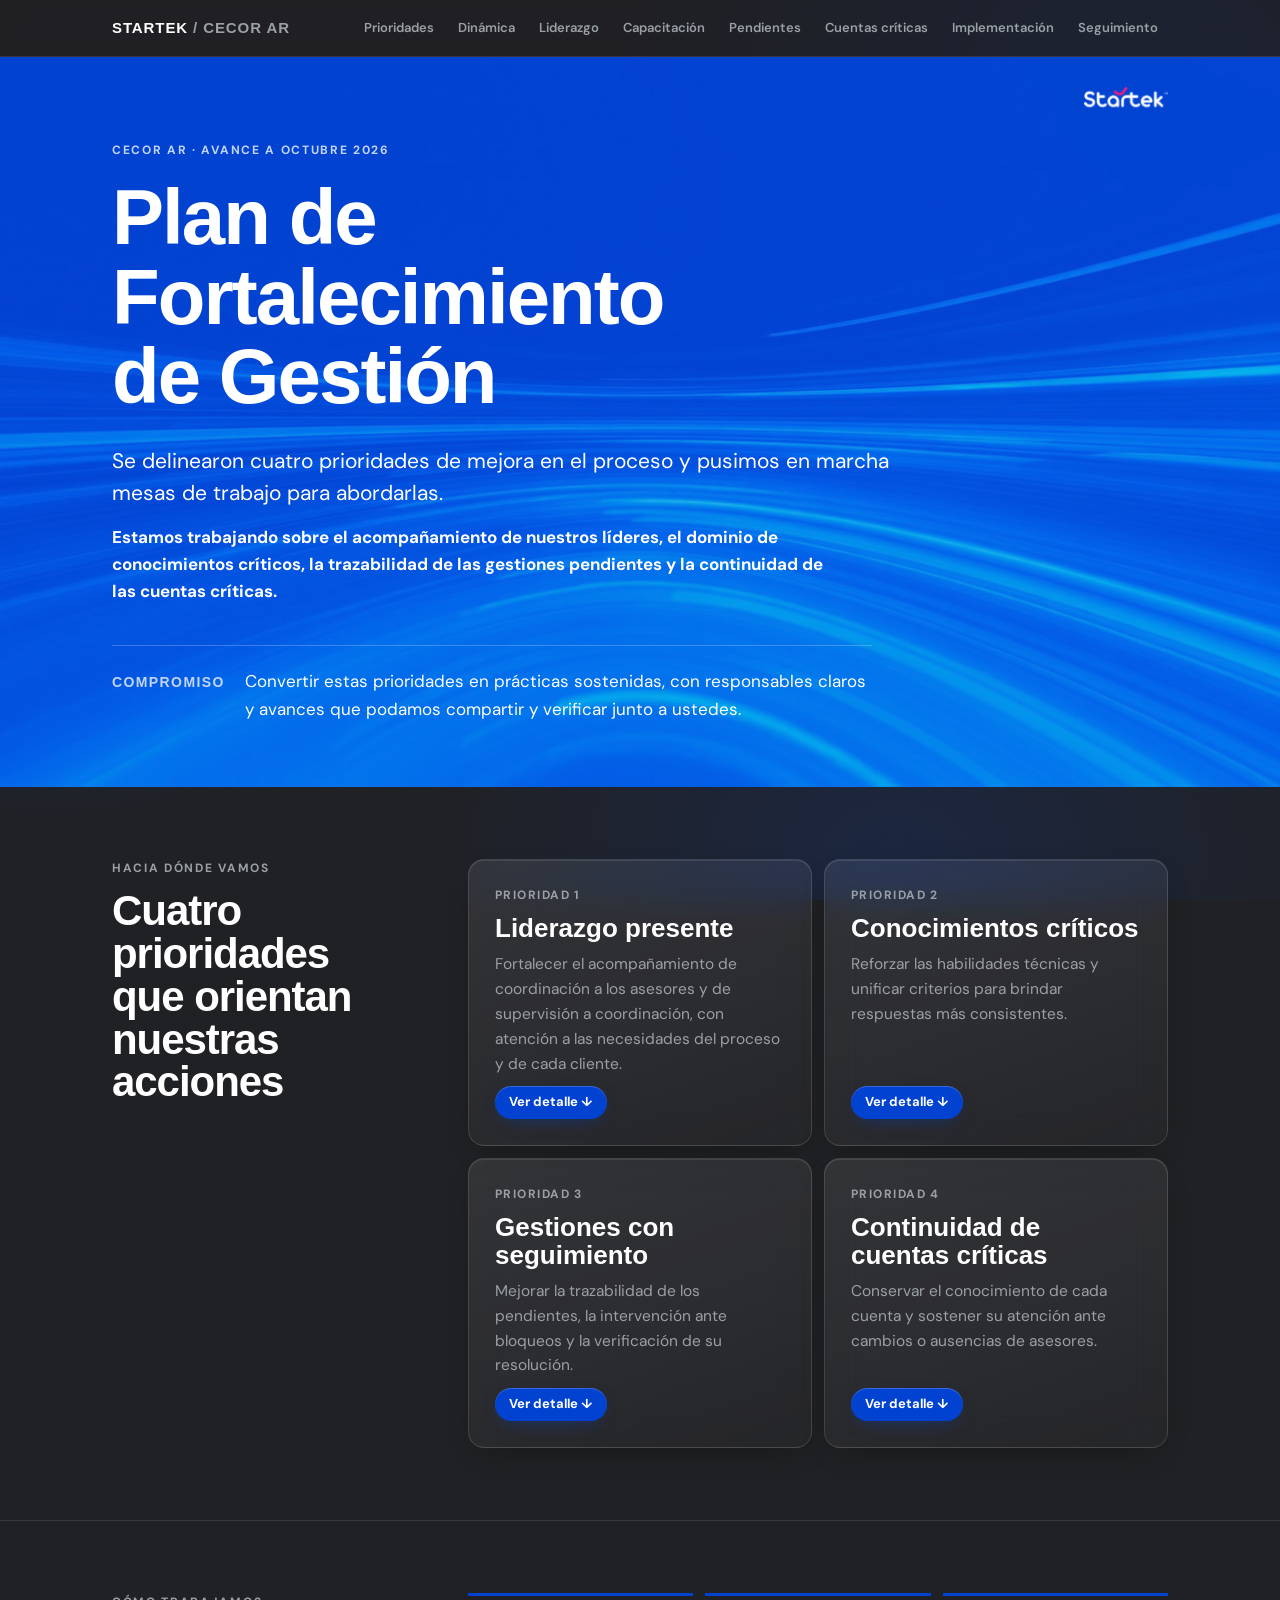
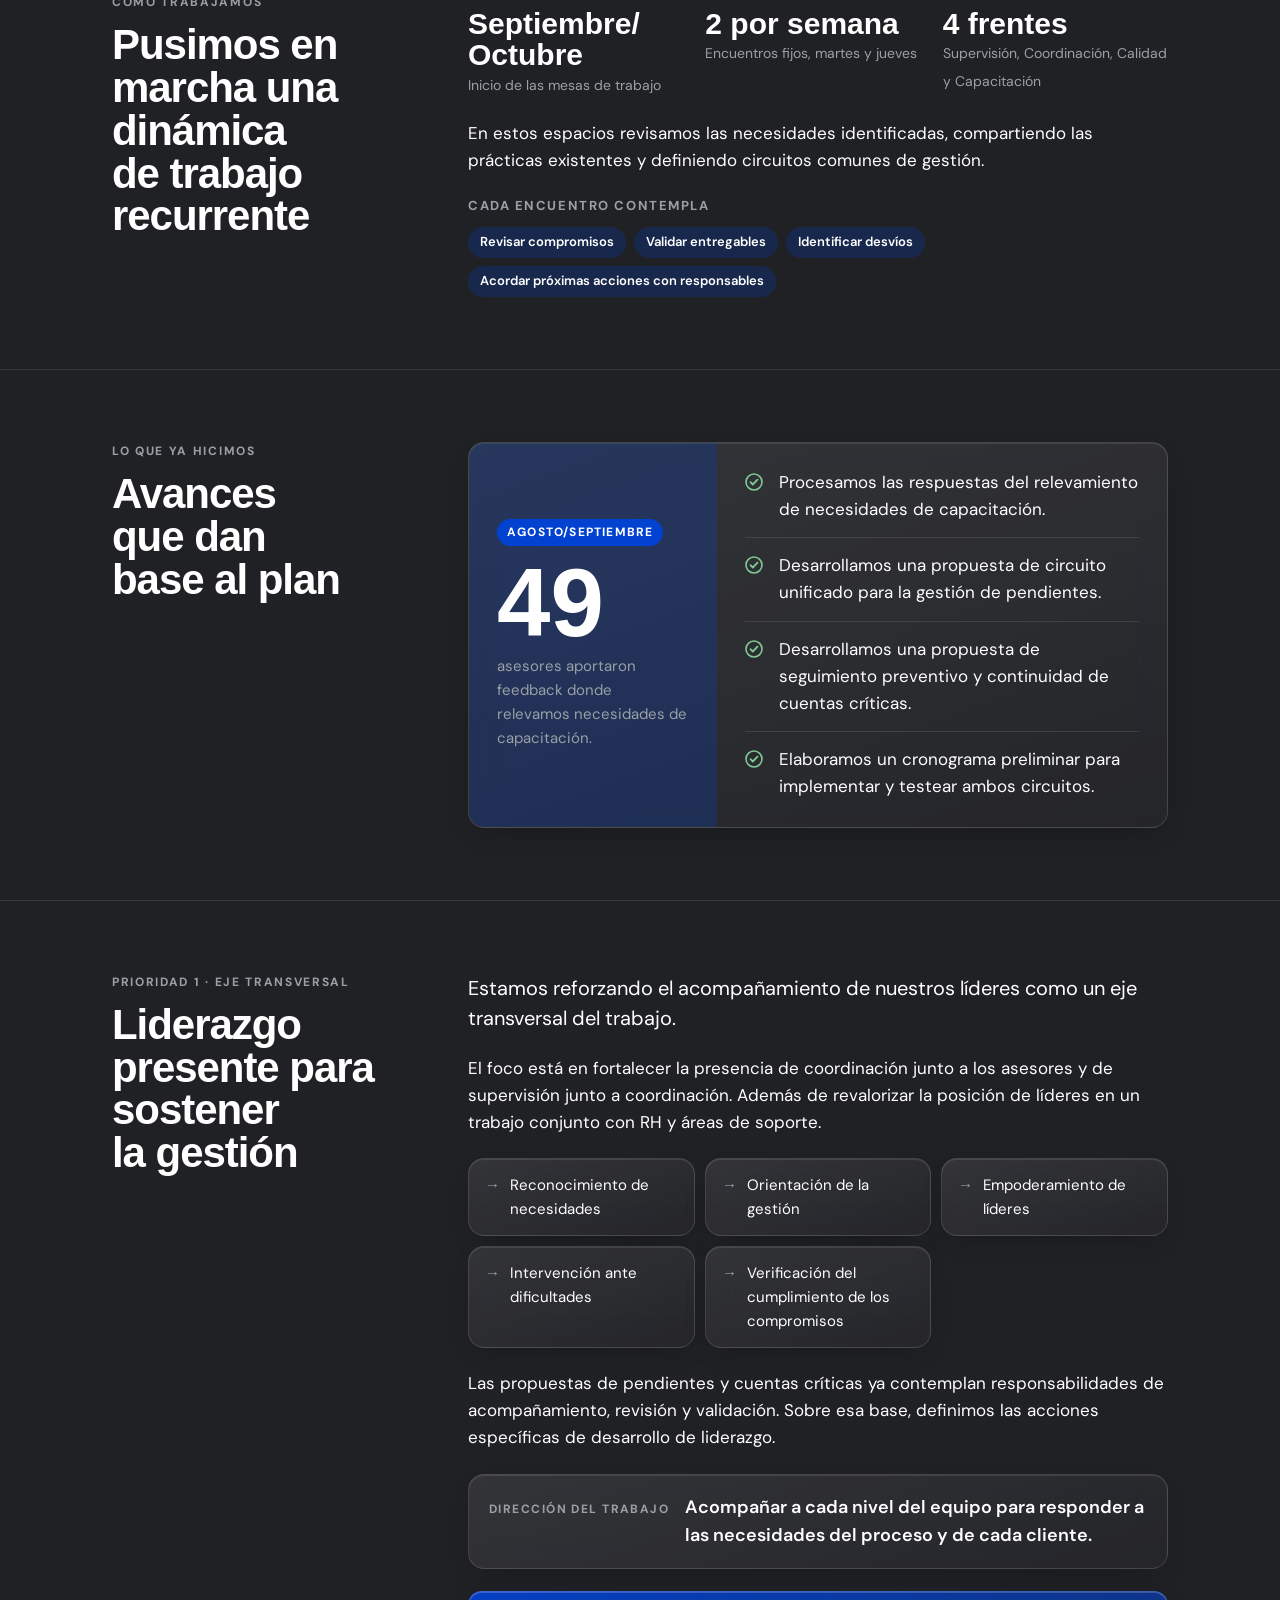
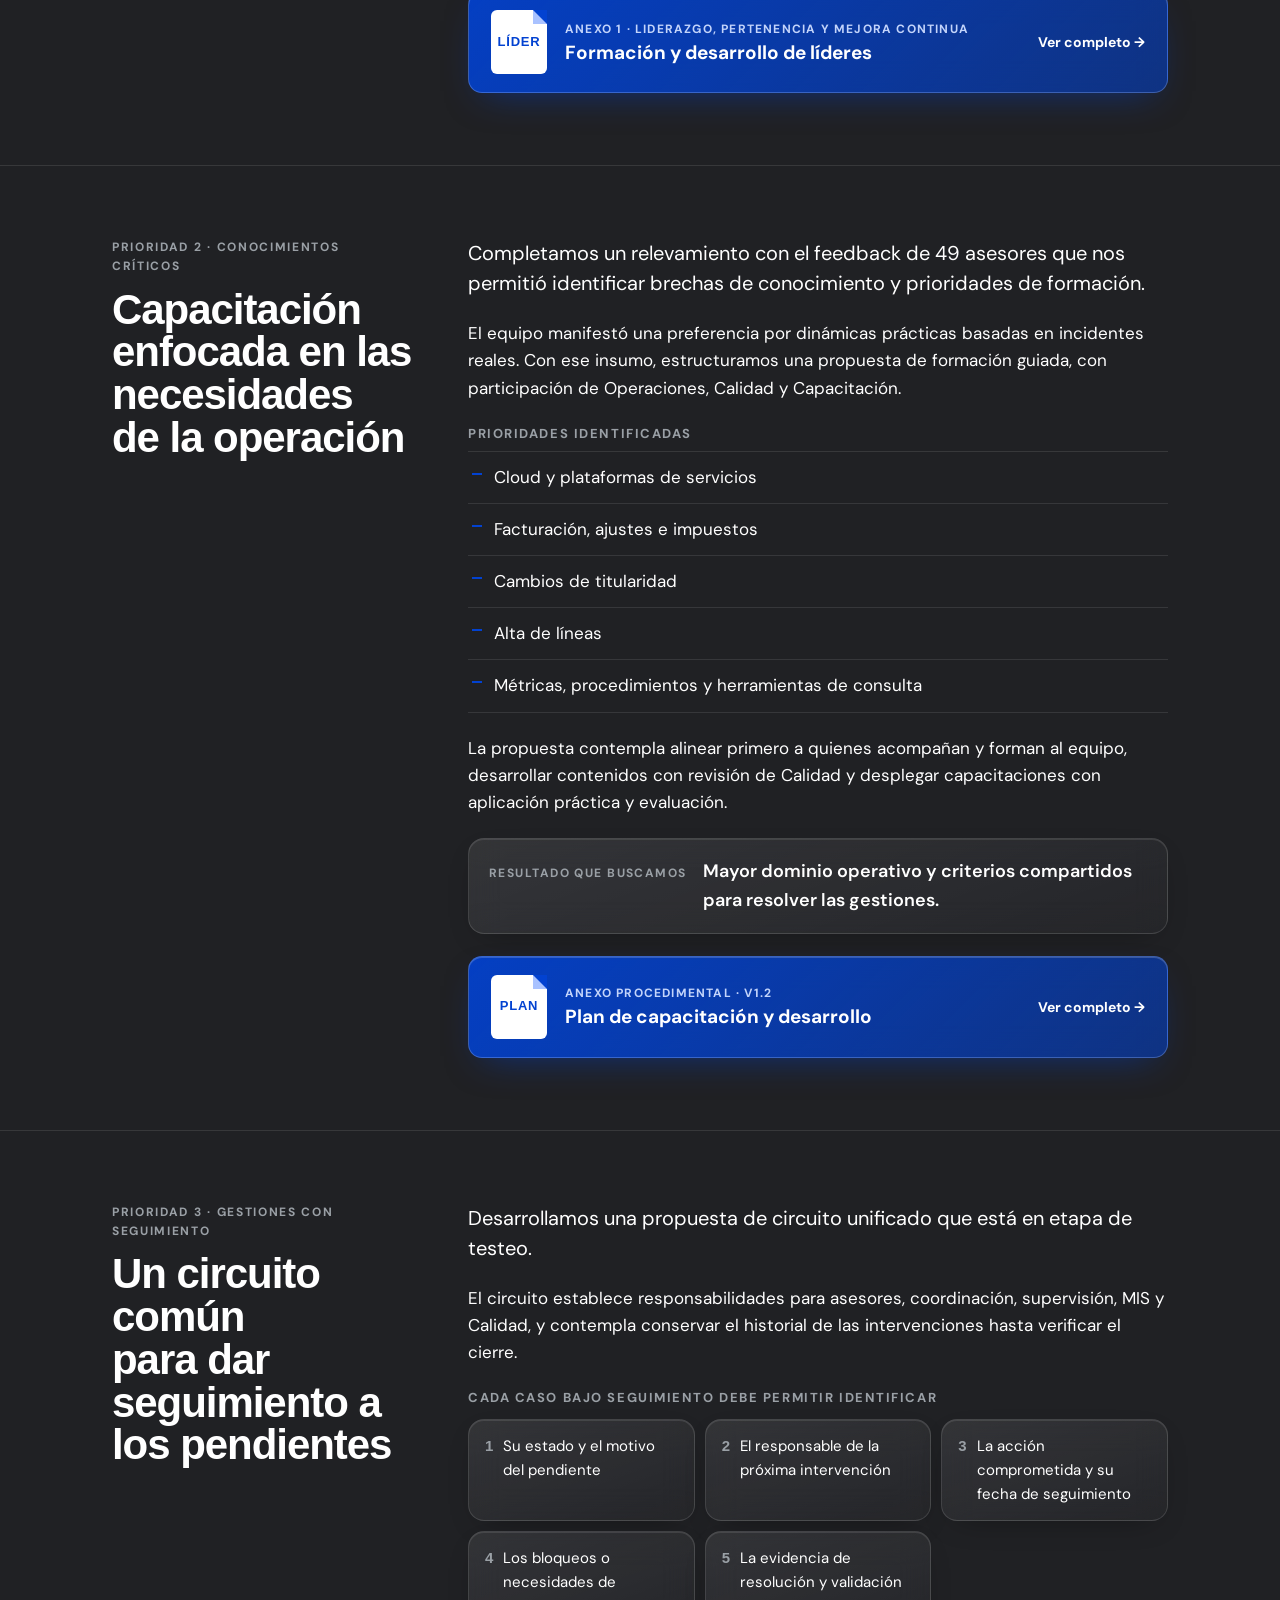
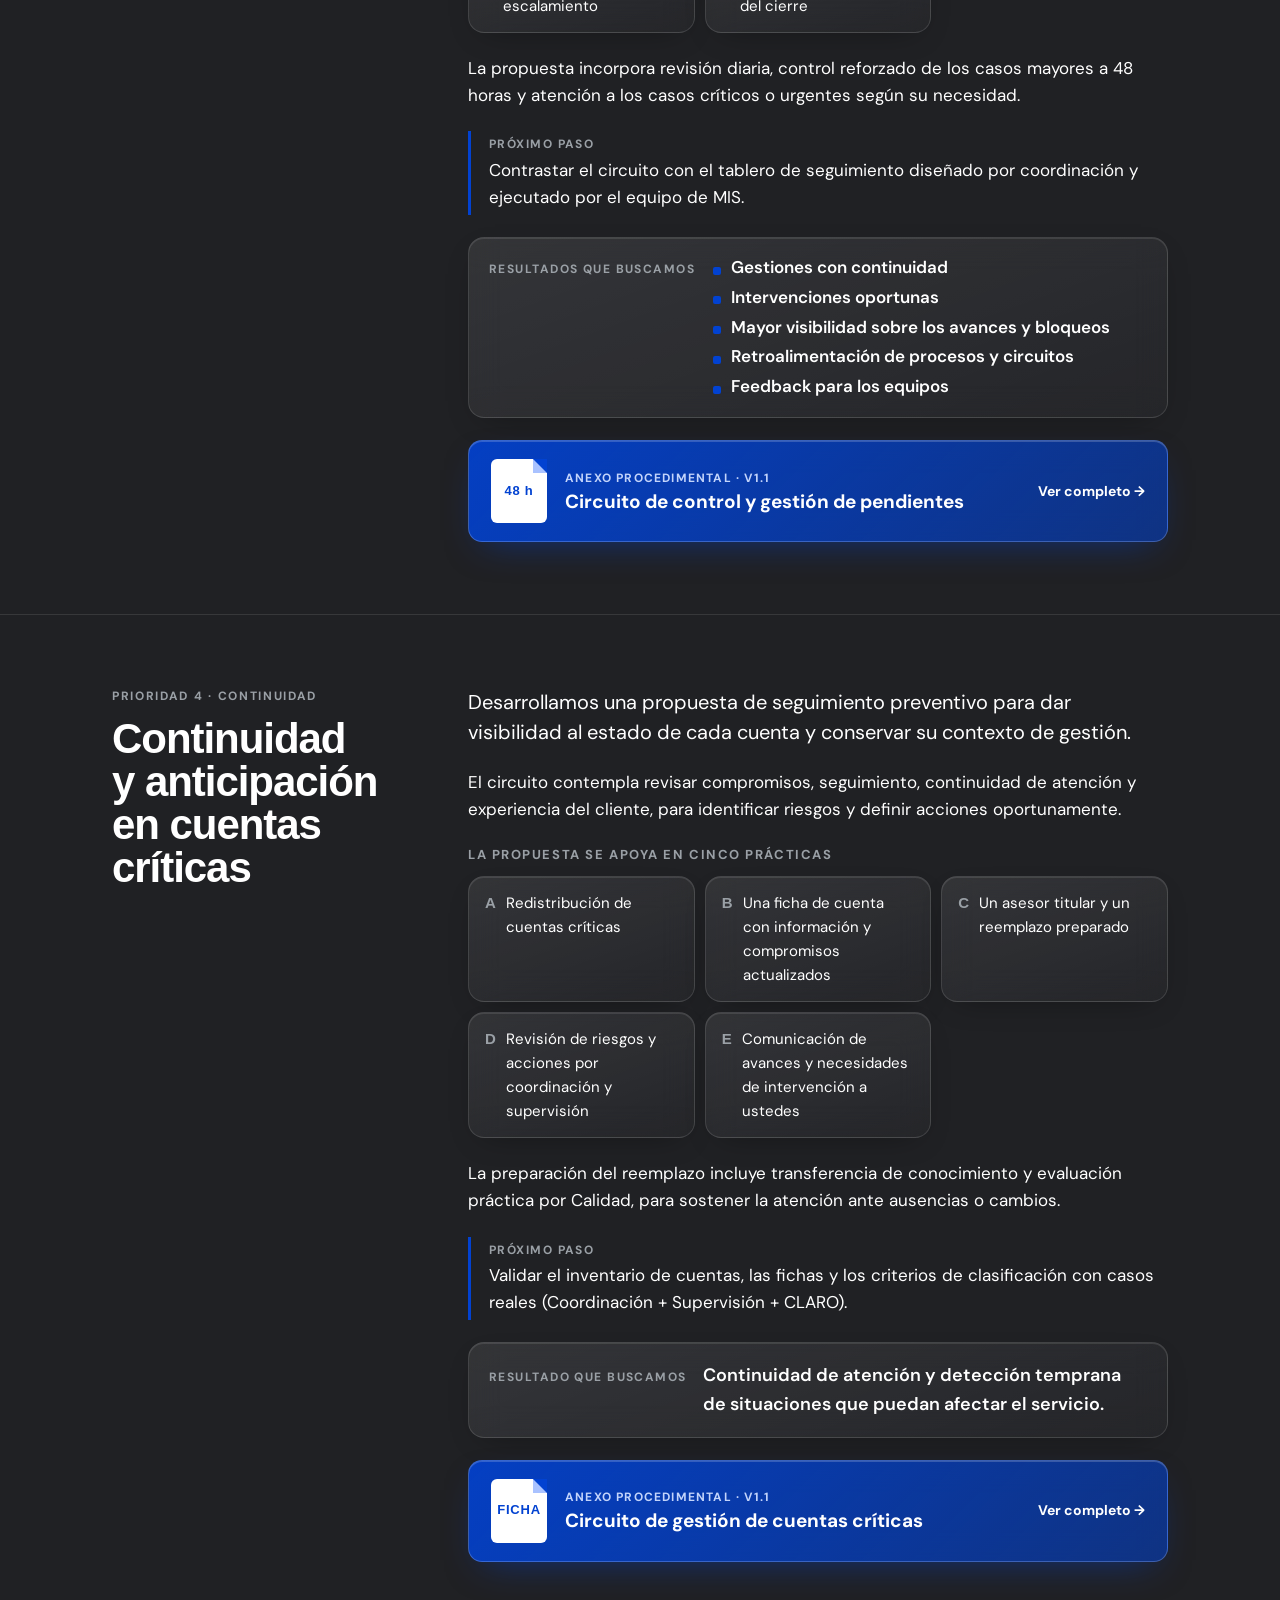
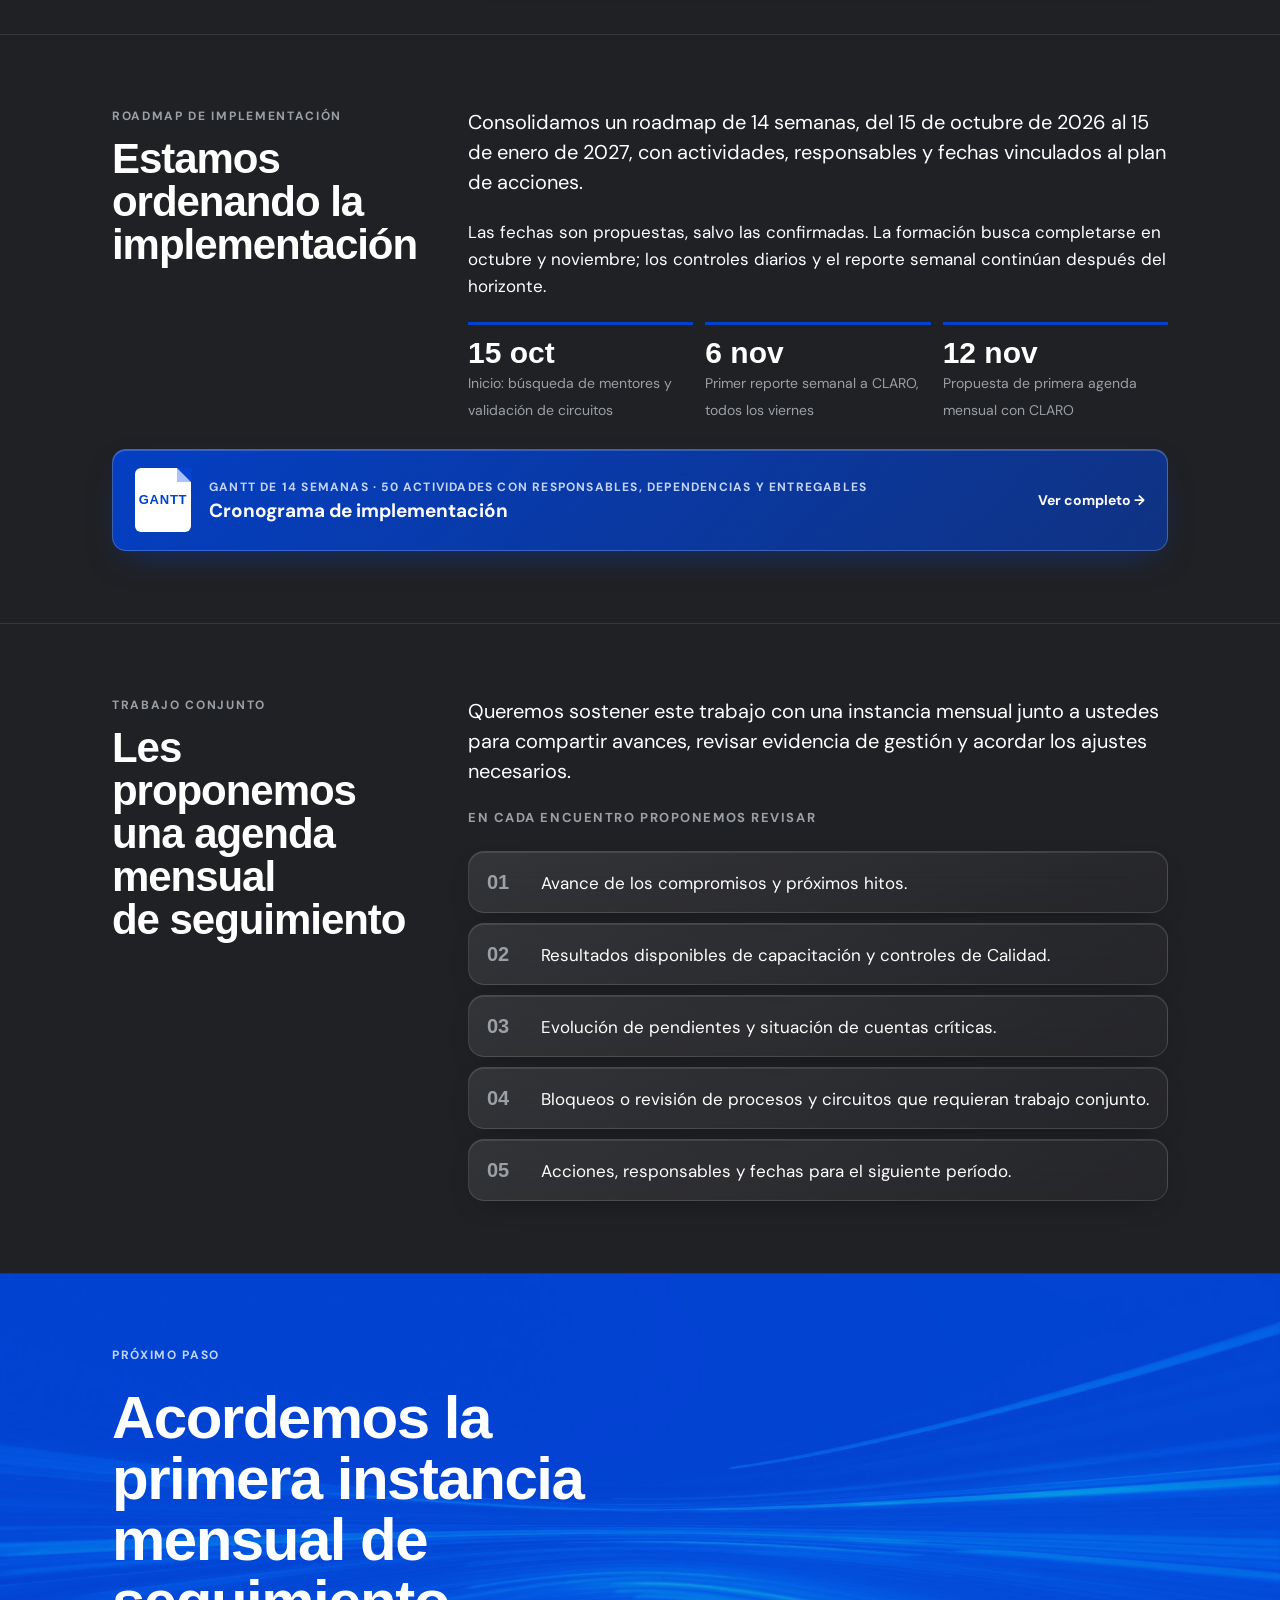
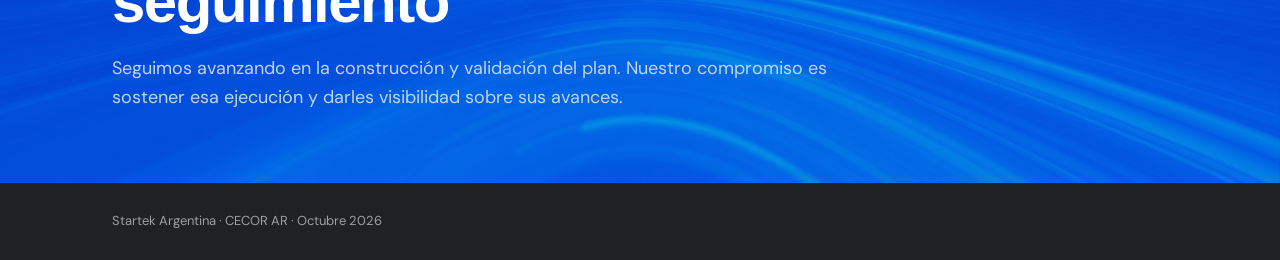
==== commit 60f9a220: "Roadmap actualizado; Seguimiento al final Co-Authored-By: Claude Opus 5.5 <noreply@anthropic.com> Cl" ====
--- a/index.html
+++ b/index.html
@@ -262,7 +262,7 @@
       </div>
       <a class="doclink" href="roadmap.html">
         <span class="ico">GANTT</span>
-        <span><small>Gantt de 14 semanas · 53 actividades con responsables, dependencias y entregables</small><strong>Cronograma de implementación</strong></span>
+        <span><small>Gantt de 14 semanas · 50 actividades con responsables, dependencias y entregables</small><strong>Cronograma de implementación</strong></span>
         <span class="arrow">Ver completo →</span>
       </a>
     </div>
--- a/style.css
+++ b/style.css
@@ -353,3 +353,7 @@
 .outcome-list { list-style: none; margin: 0; padding: 0; display: grid; gap: 6px; }
 .outcome-list li { position: relative; padding-left: 20px; font-size: 17px; font-weight: 600; line-height: 1.4; }
 .outcome-list li::before { content: ""; position: absolute; left: 2px; top: .62em; width: 8px; height: 8px; border-radius: 2px; background: var(--brand); }
+
+/* Roadmap v2: parallel blocks split in halves */
+.rm-bar.half-top { height: 8px; margin-top: -9px; border-radius: 4px; }
+.rm-bar.half-bot { height: 8px; margin-top: 1px; border-radius: 4px; }
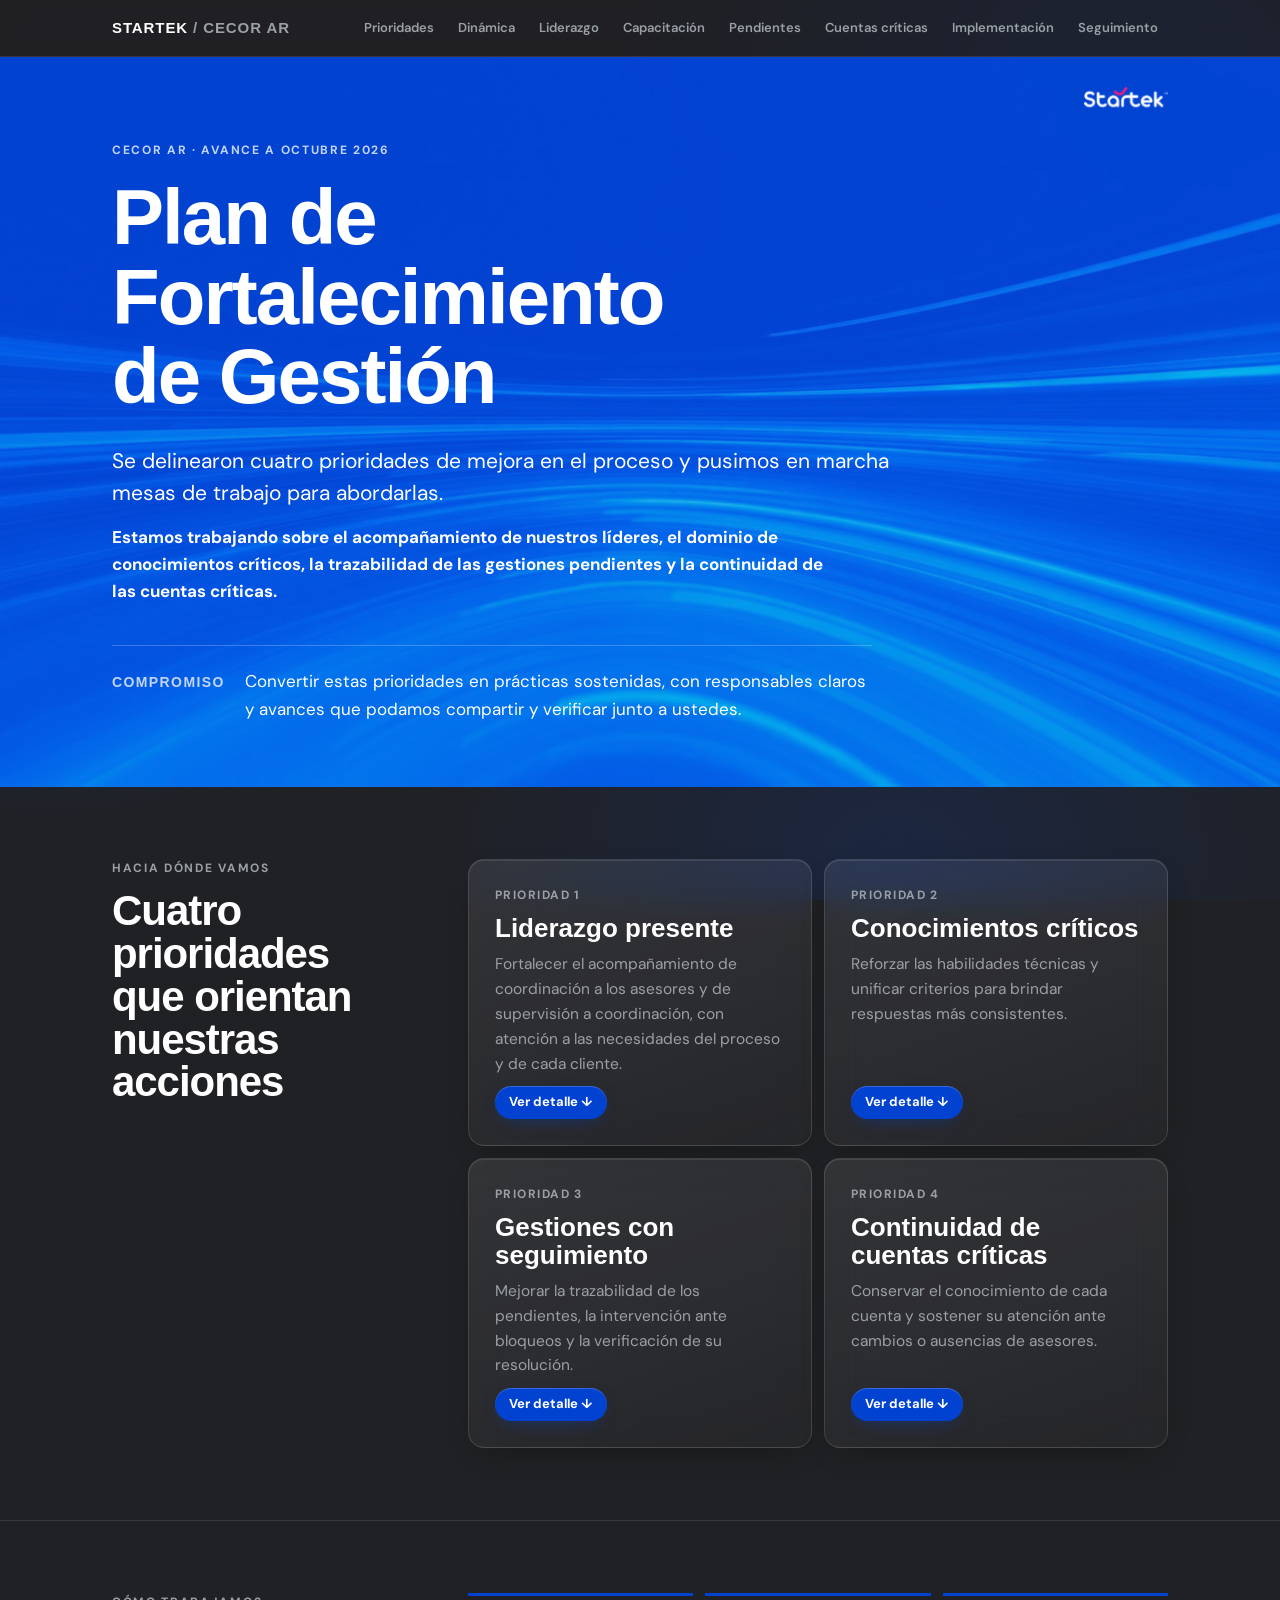
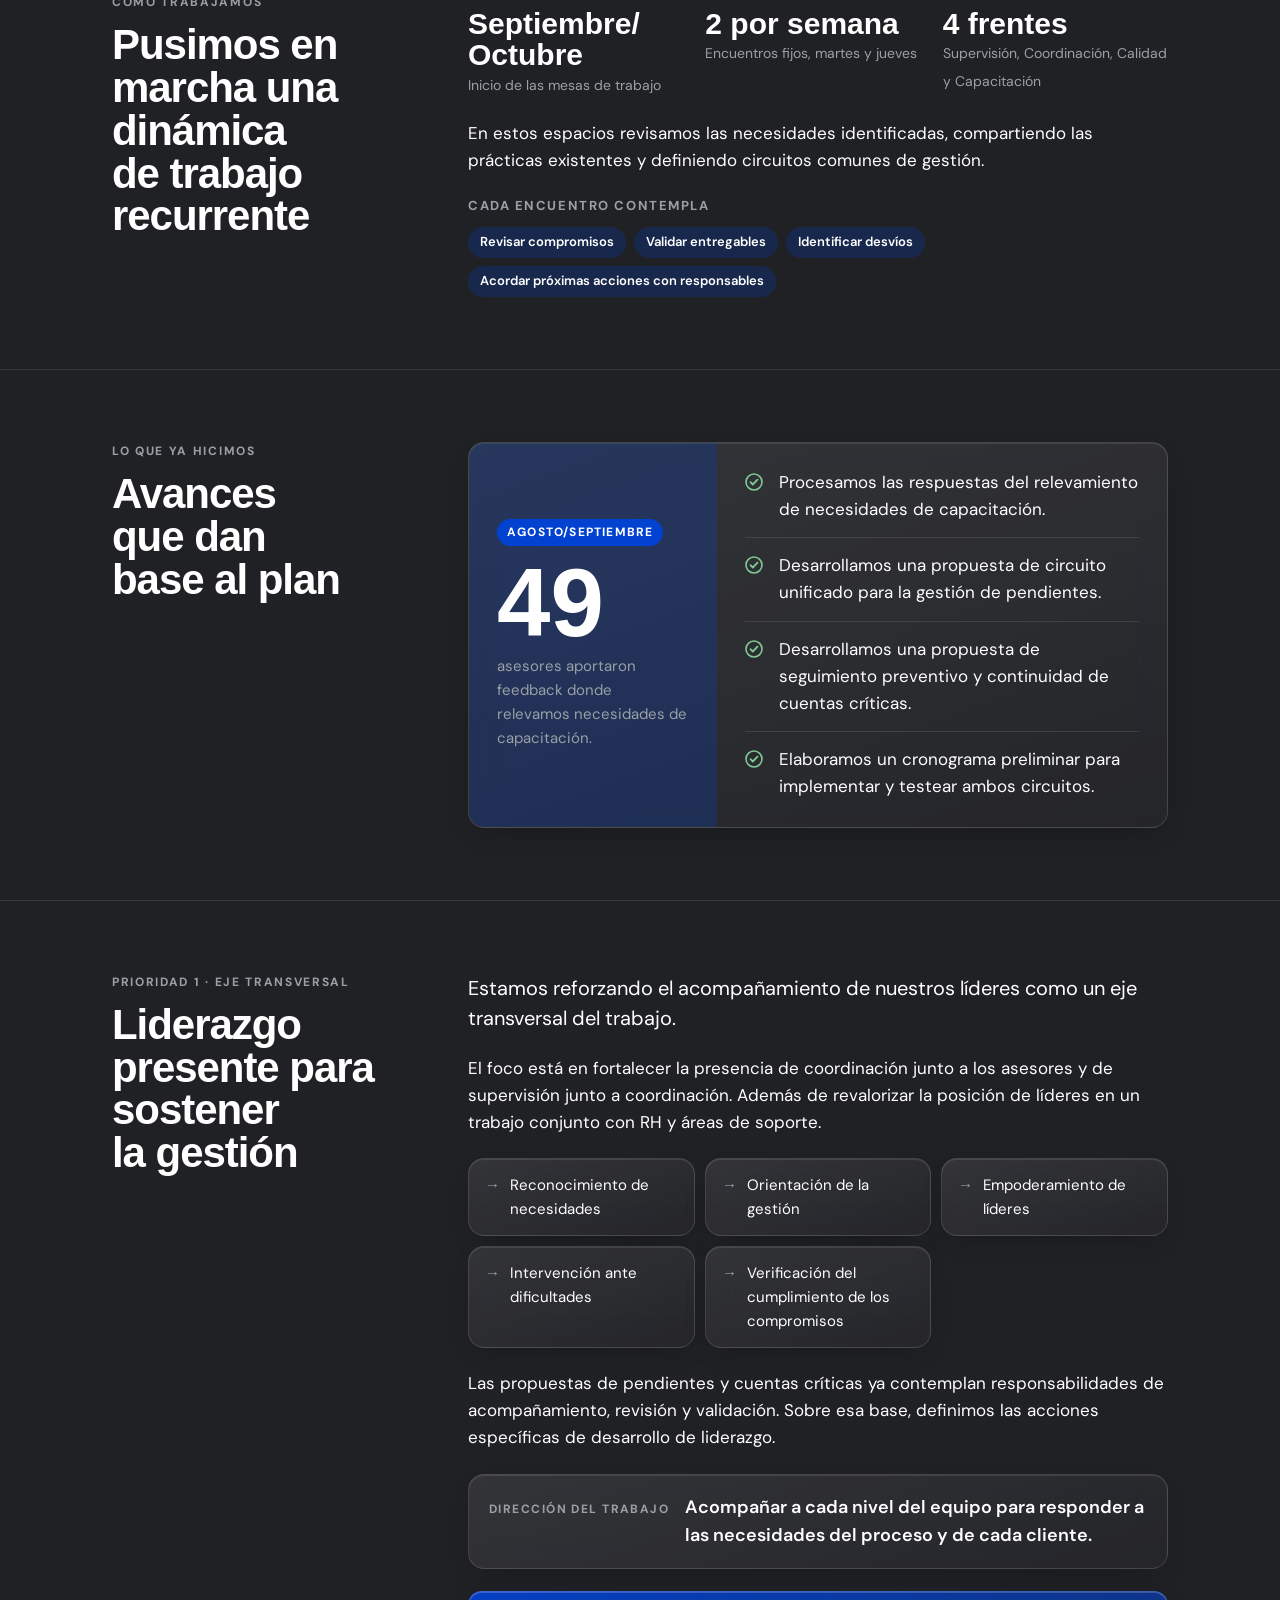
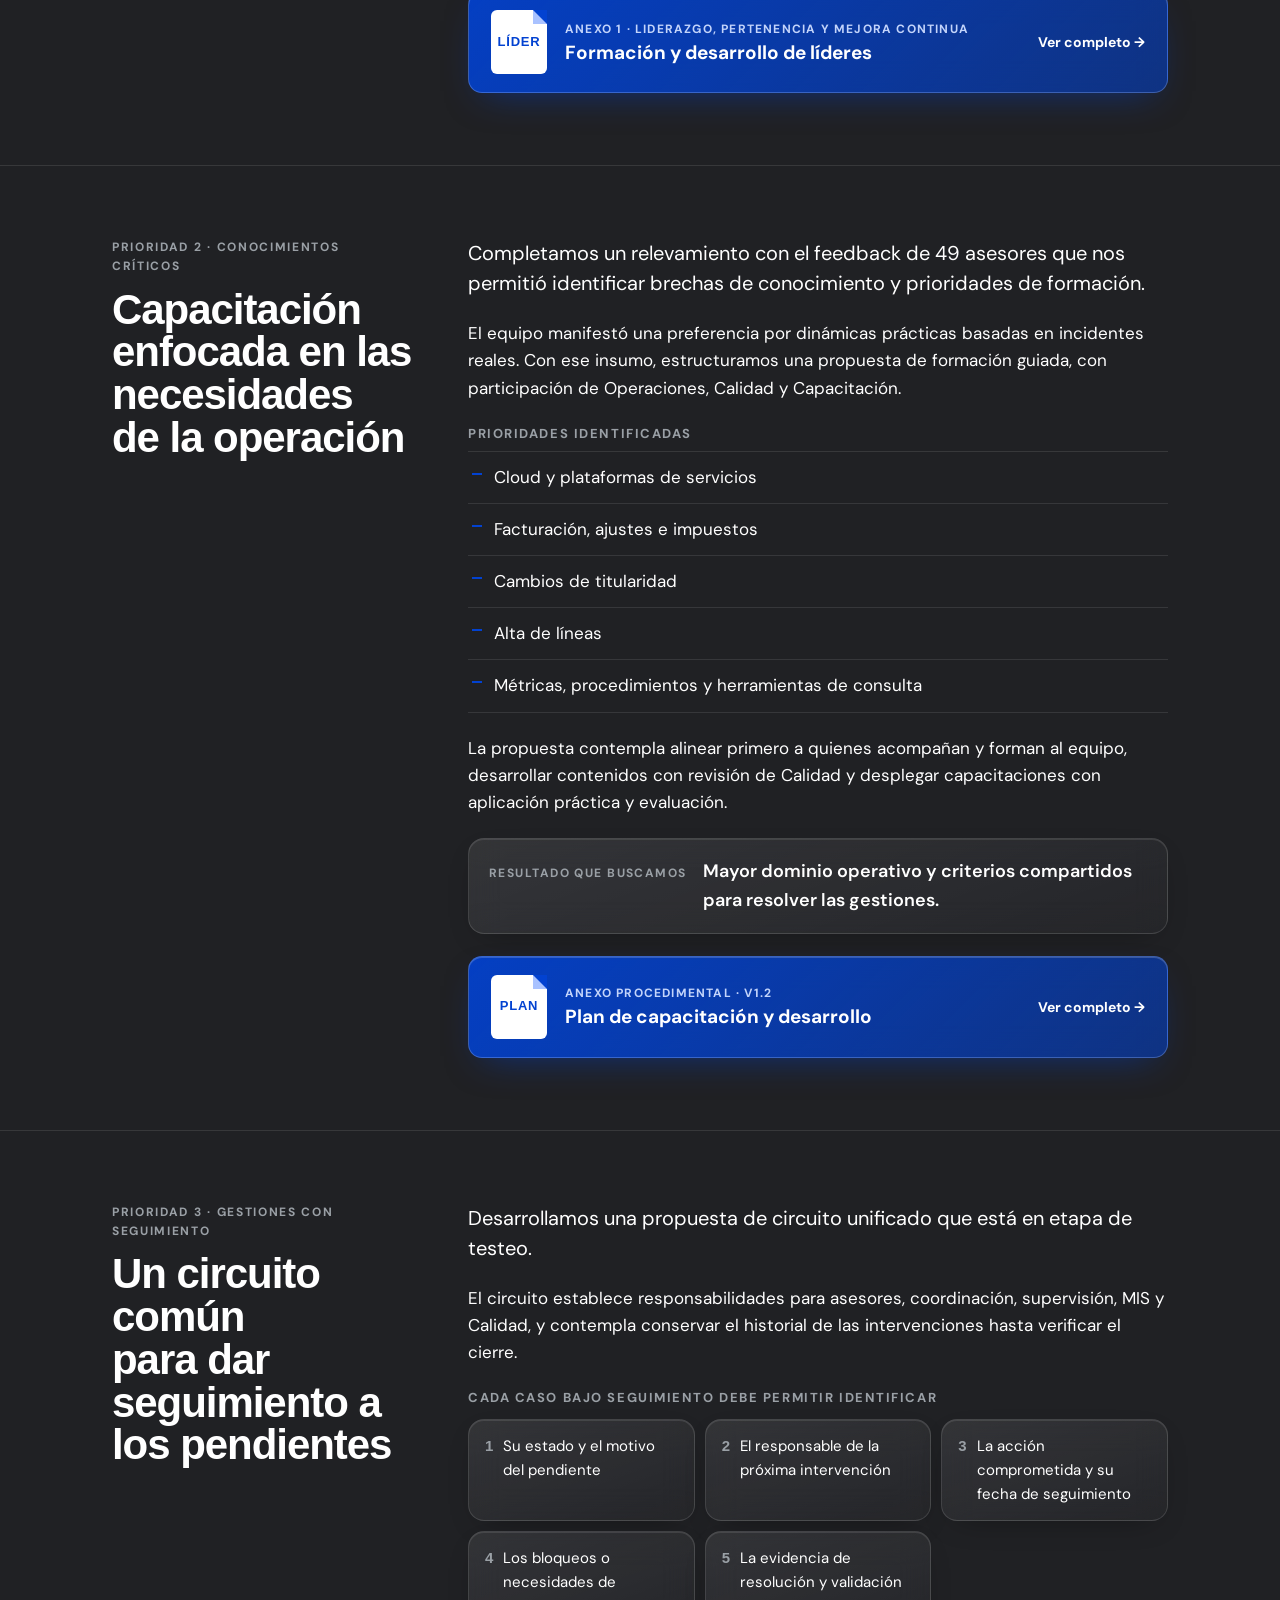
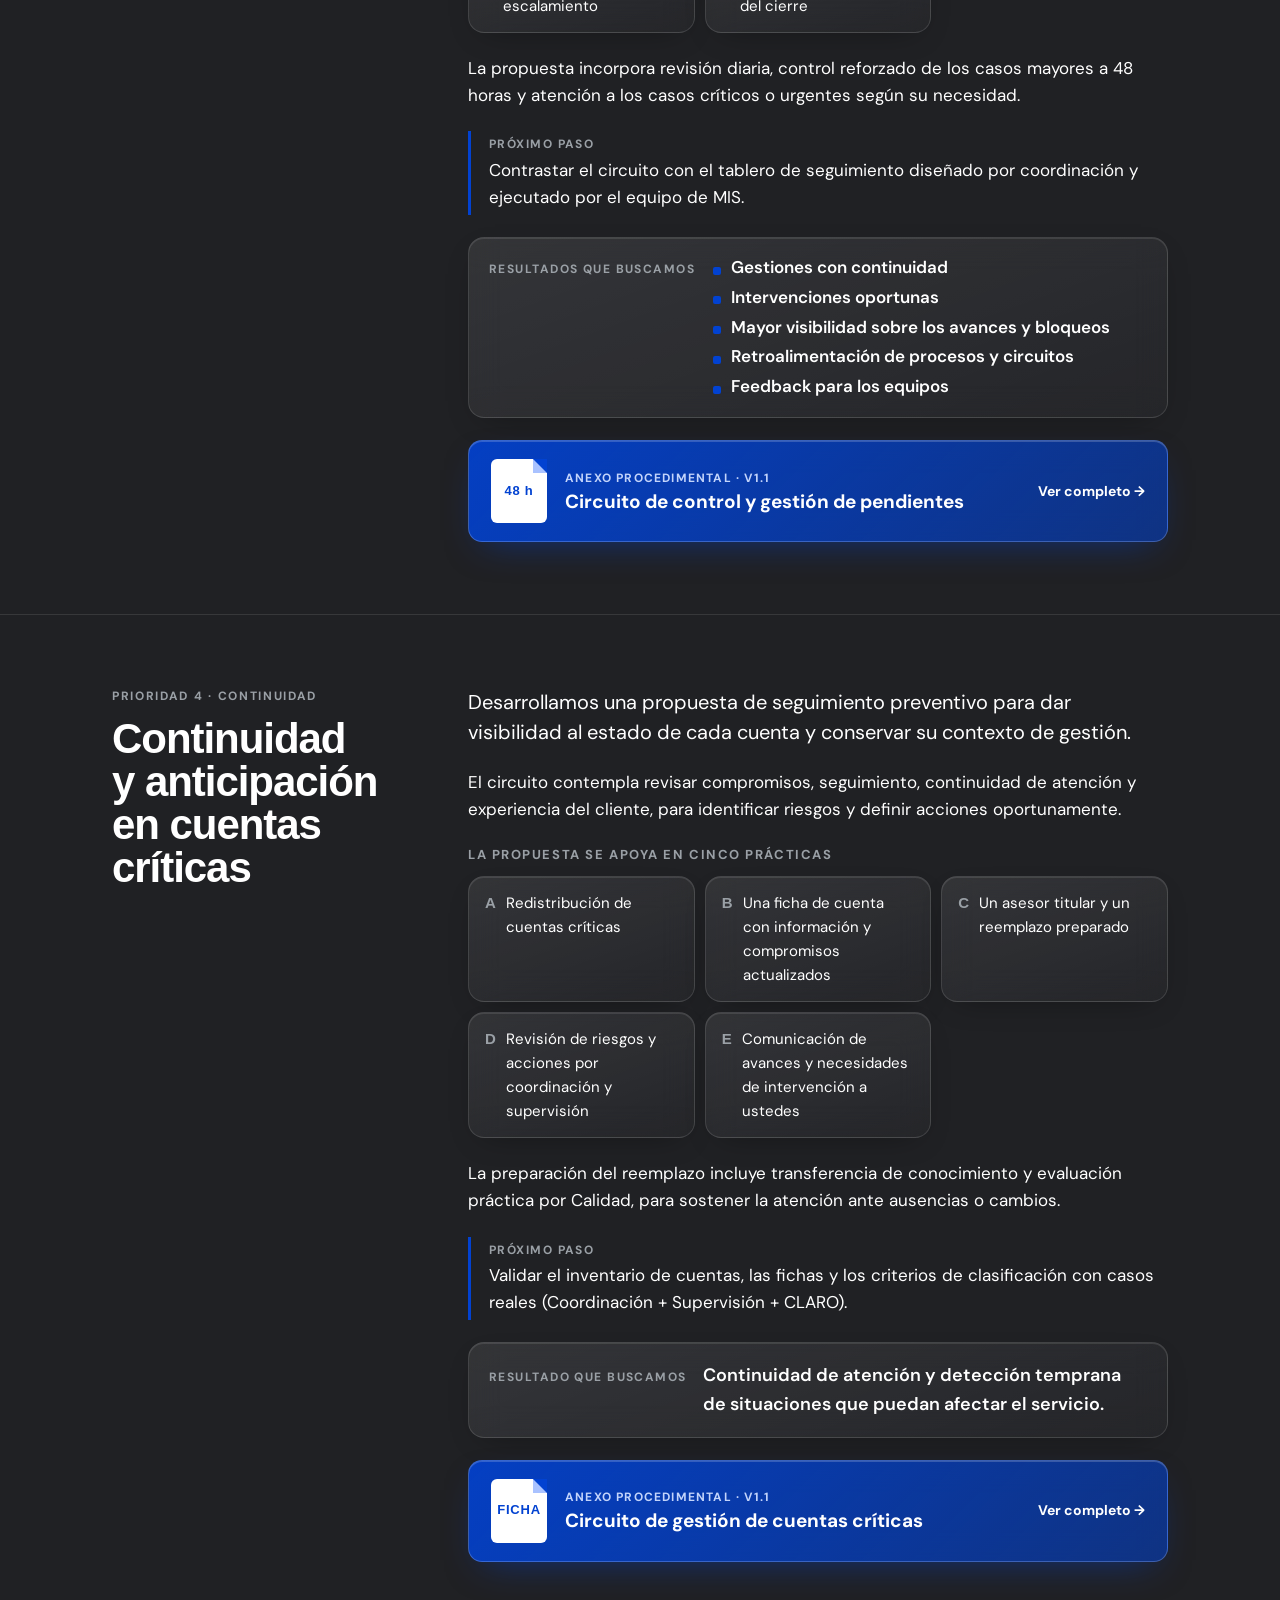
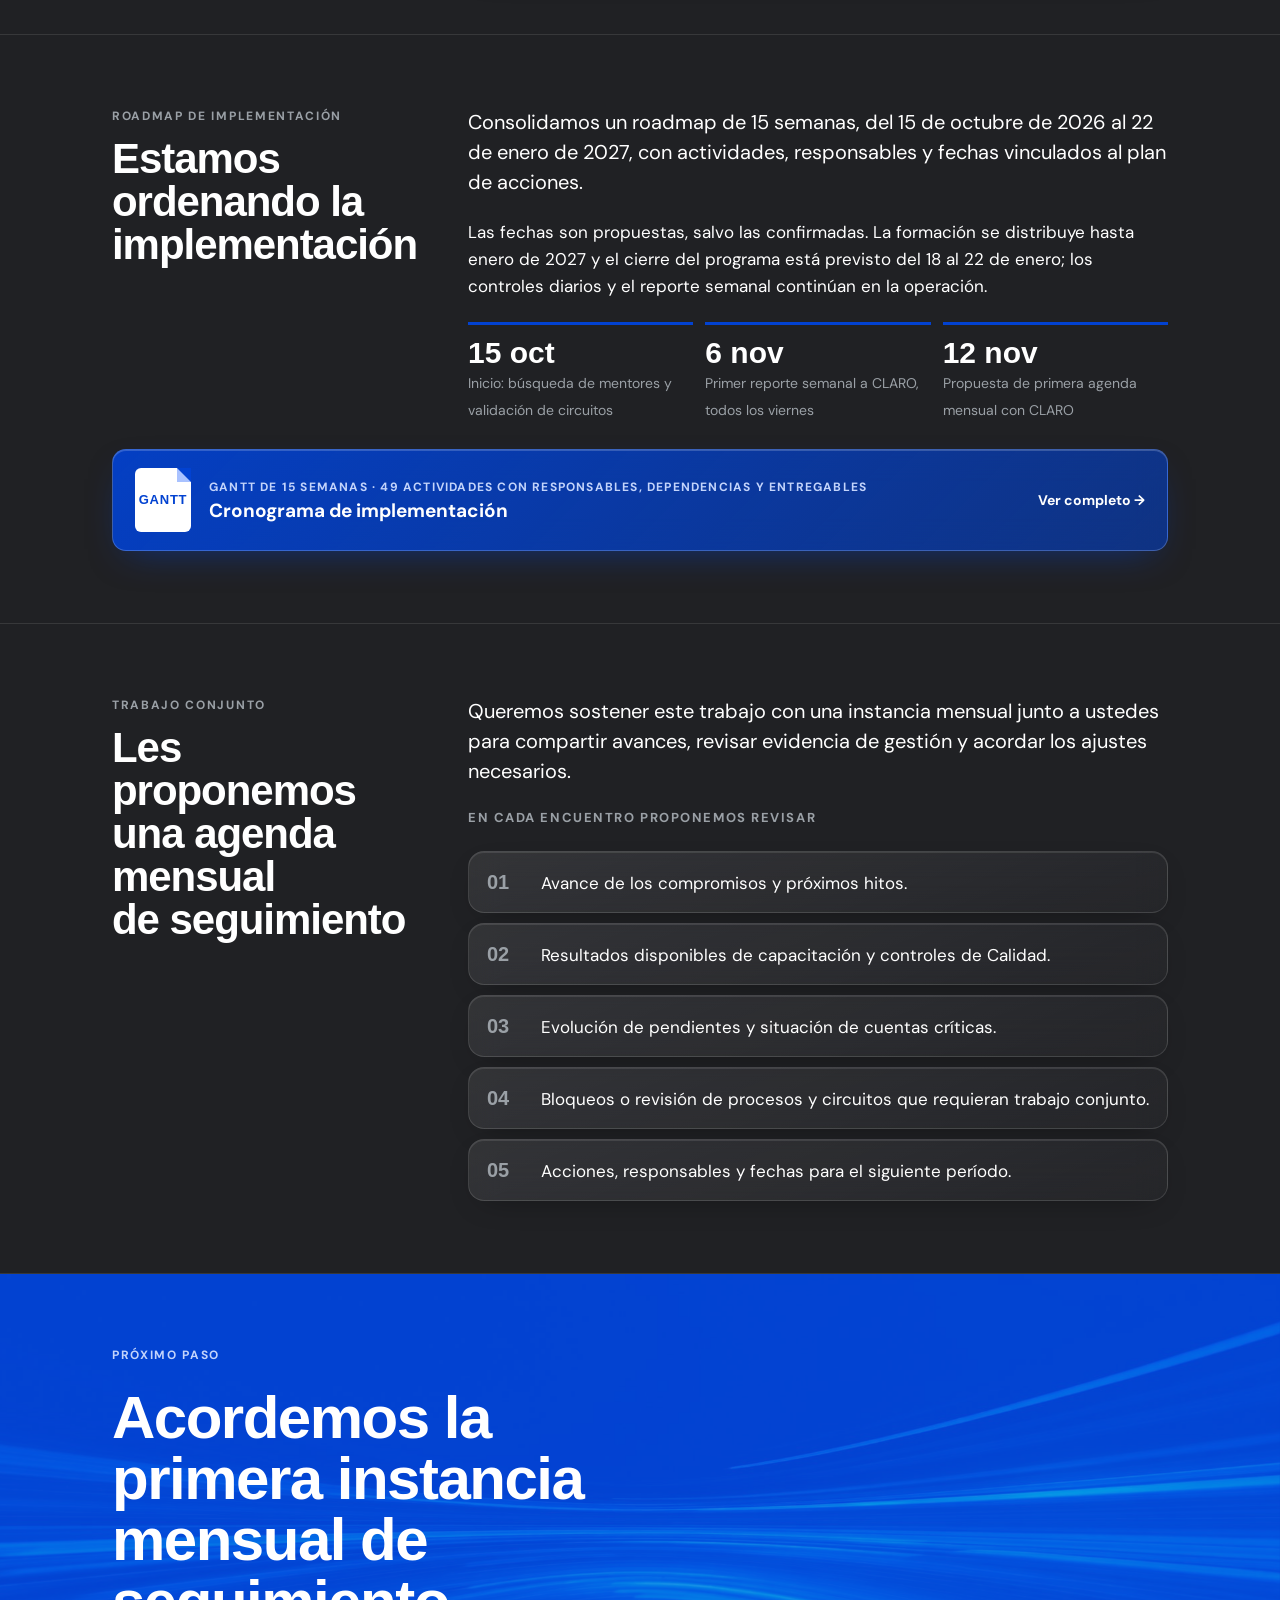
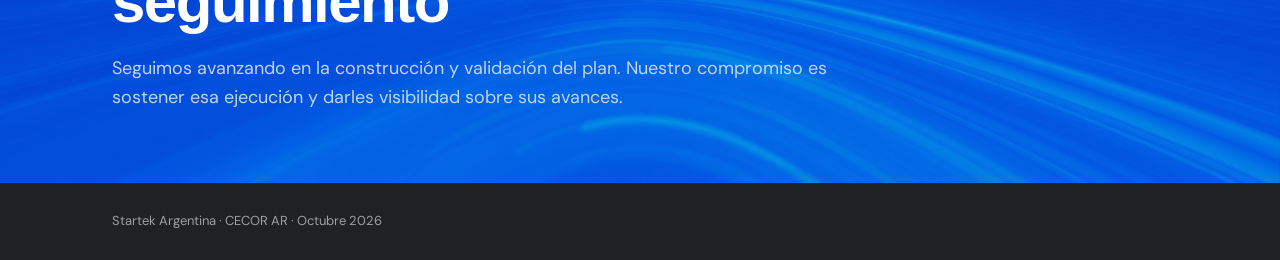
==== commit 7c31840b: "Roadmap corregido: 15 semanas y cierre del programa Co-Authored-By: Claude Opus 5.5 <noreply@anthrop" ====
--- a/index.html
+++ b/index.html
@@ -251,8 +251,8 @@
           <h2 class="display">Estamos ordenando la implementación</h2>
         </header>
         <div class="content">
-          <p class="lead-p">Consolidamos un roadmap de 14 semanas, del 15 de octubre de 2026 al 15 de enero de 2027, con actividades, responsables y fechas vinculados al plan de acciones.</p>
-          <p>Las fechas son propuestas, salvo las confirmadas. La formación busca completarse en octubre y noviembre; los controles diarios y el reporte semanal continúan después del horizonte.</p>
+          <p class="lead-p">Consolidamos un roadmap de 15 semanas, del 15 de octubre de 2026 al 22 de enero de 2027, con actividades, responsables y fechas vinculados al plan de acciones.</p>
+          <p>Las fechas son propuestas, salvo las confirmadas. La formación se distribuye hasta enero de 2027 y el cierre del programa está previsto del 18 al 22 de enero; los controles diarios y el reporte semanal continúan en la operación.</p>
           <div class="cadence">
             <div><b>15 oct</b><span>Inicio: búsqueda de mentores y validación de circuitos</span></div>
             <div><b>6 nov</b><span>Primer reporte semanal a CLARO, todos los viernes</span></div>
@@ -262,7 +262,7 @@
       </div>
       <a class="doclink" href="roadmap.html">
         <span class="ico">GANTT</span>
-        <span><small>Gantt de 14 semanas · 50 actividades con responsables, dependencias y entregables</small><strong>Cronograma de implementación</strong></span>
+        <span><small>Gantt de 15 semanas · 49 actividades con responsables, dependencias y entregables</small><strong>Cronograma de implementación</strong></span>
         <span class="arrow">Ver completo →</span>
       </a>
     </div>
--- a/style.css
+++ b/style.css
@@ -357,3 +357,5 @@
 /* Roadmap v2: parallel blocks split in halves */
 .rm-bar.half-top { height: 8px; margin-top: -9px; border-radius: 4px; }
 .rm-bar.half-bot { height: 8px; margin-top: 1px; border-radius: 4px; }
+
+.person p a, .steps p a { color: var(--fg); text-decoration-color: var(--brand); text-underline-offset: 3px; }
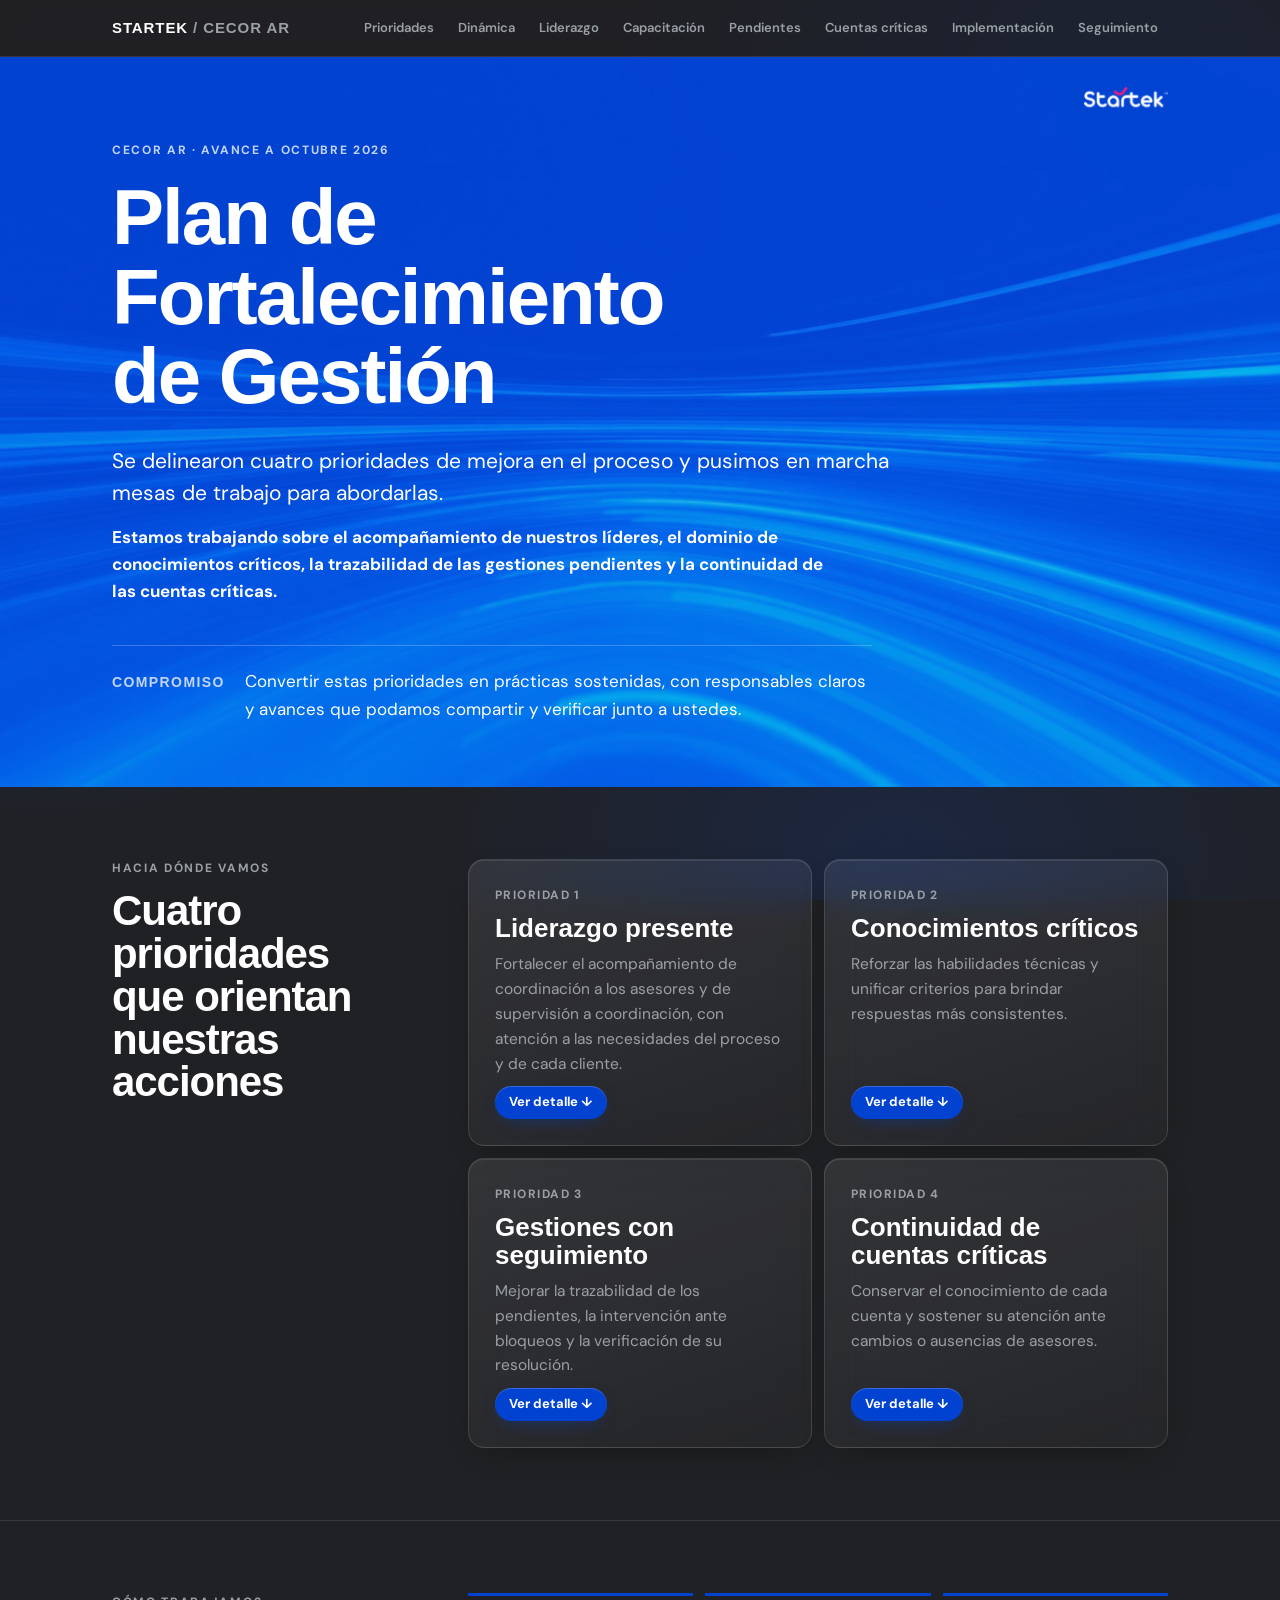
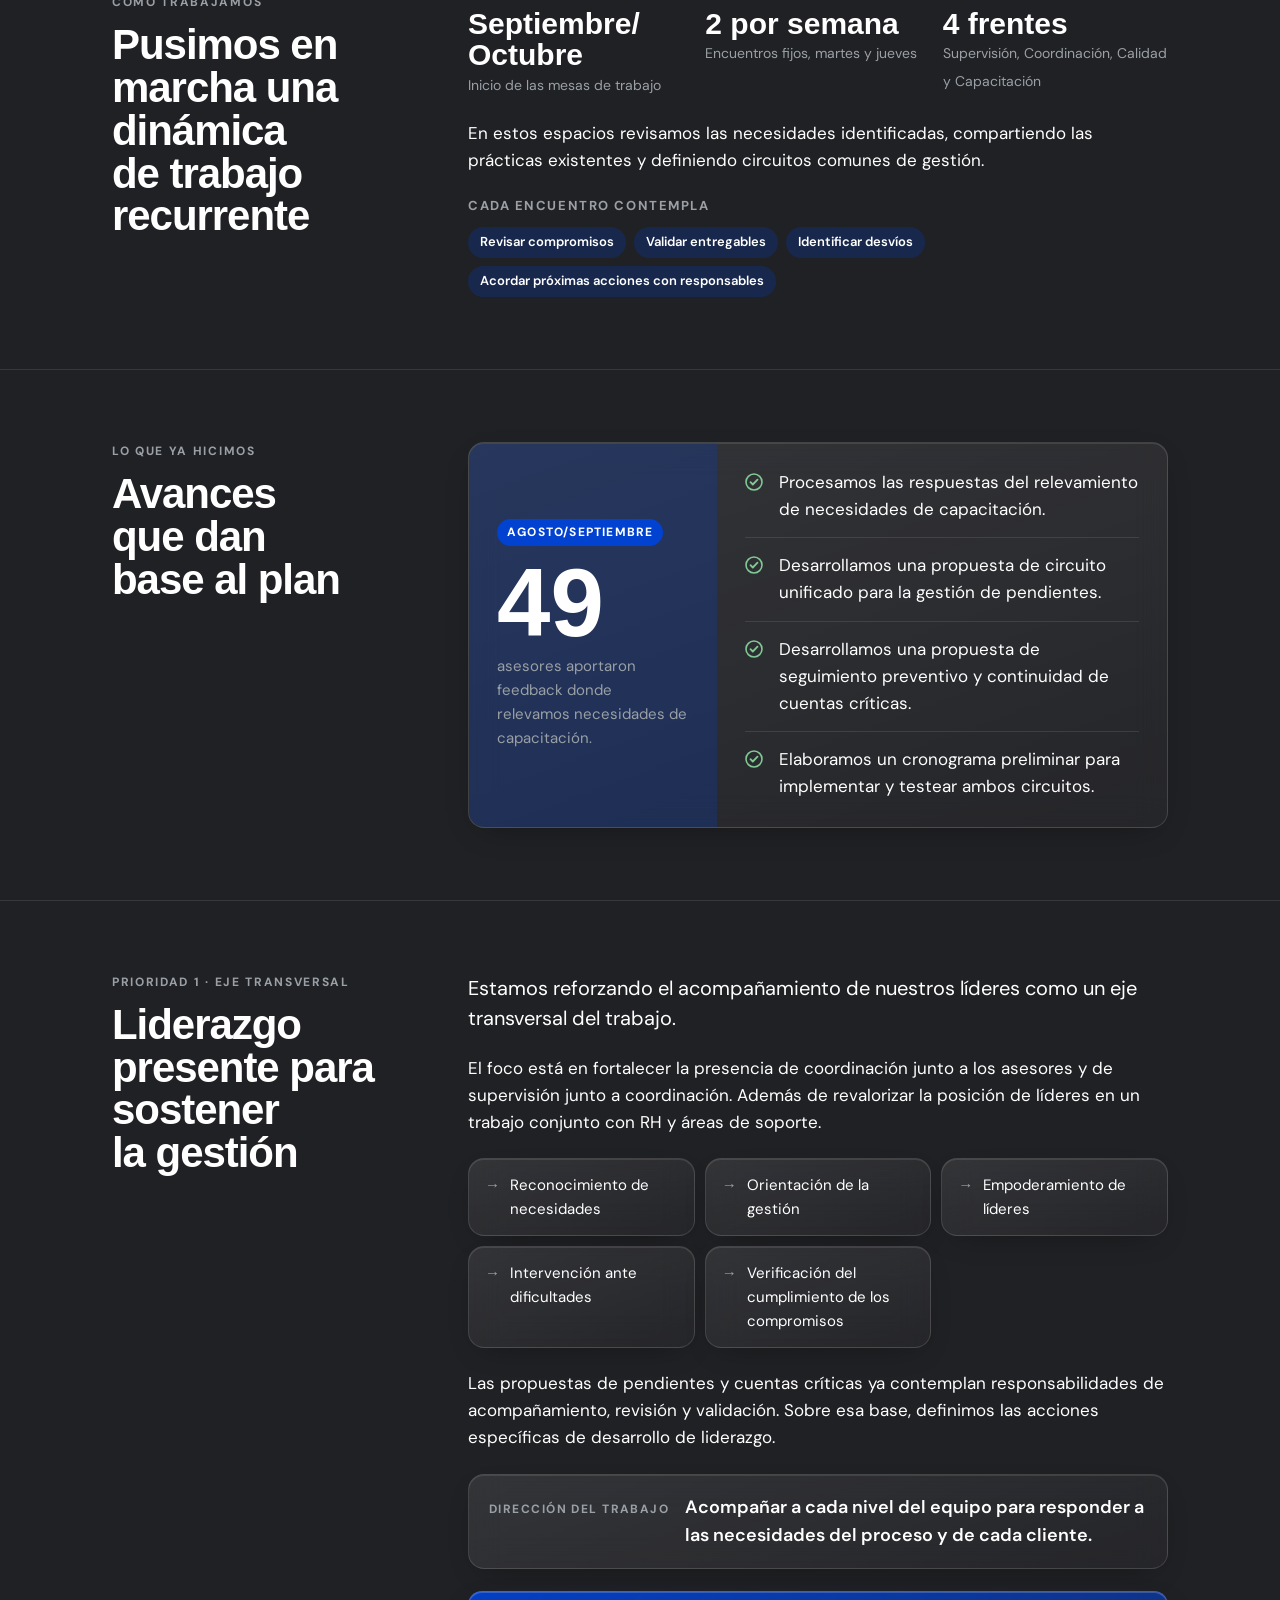
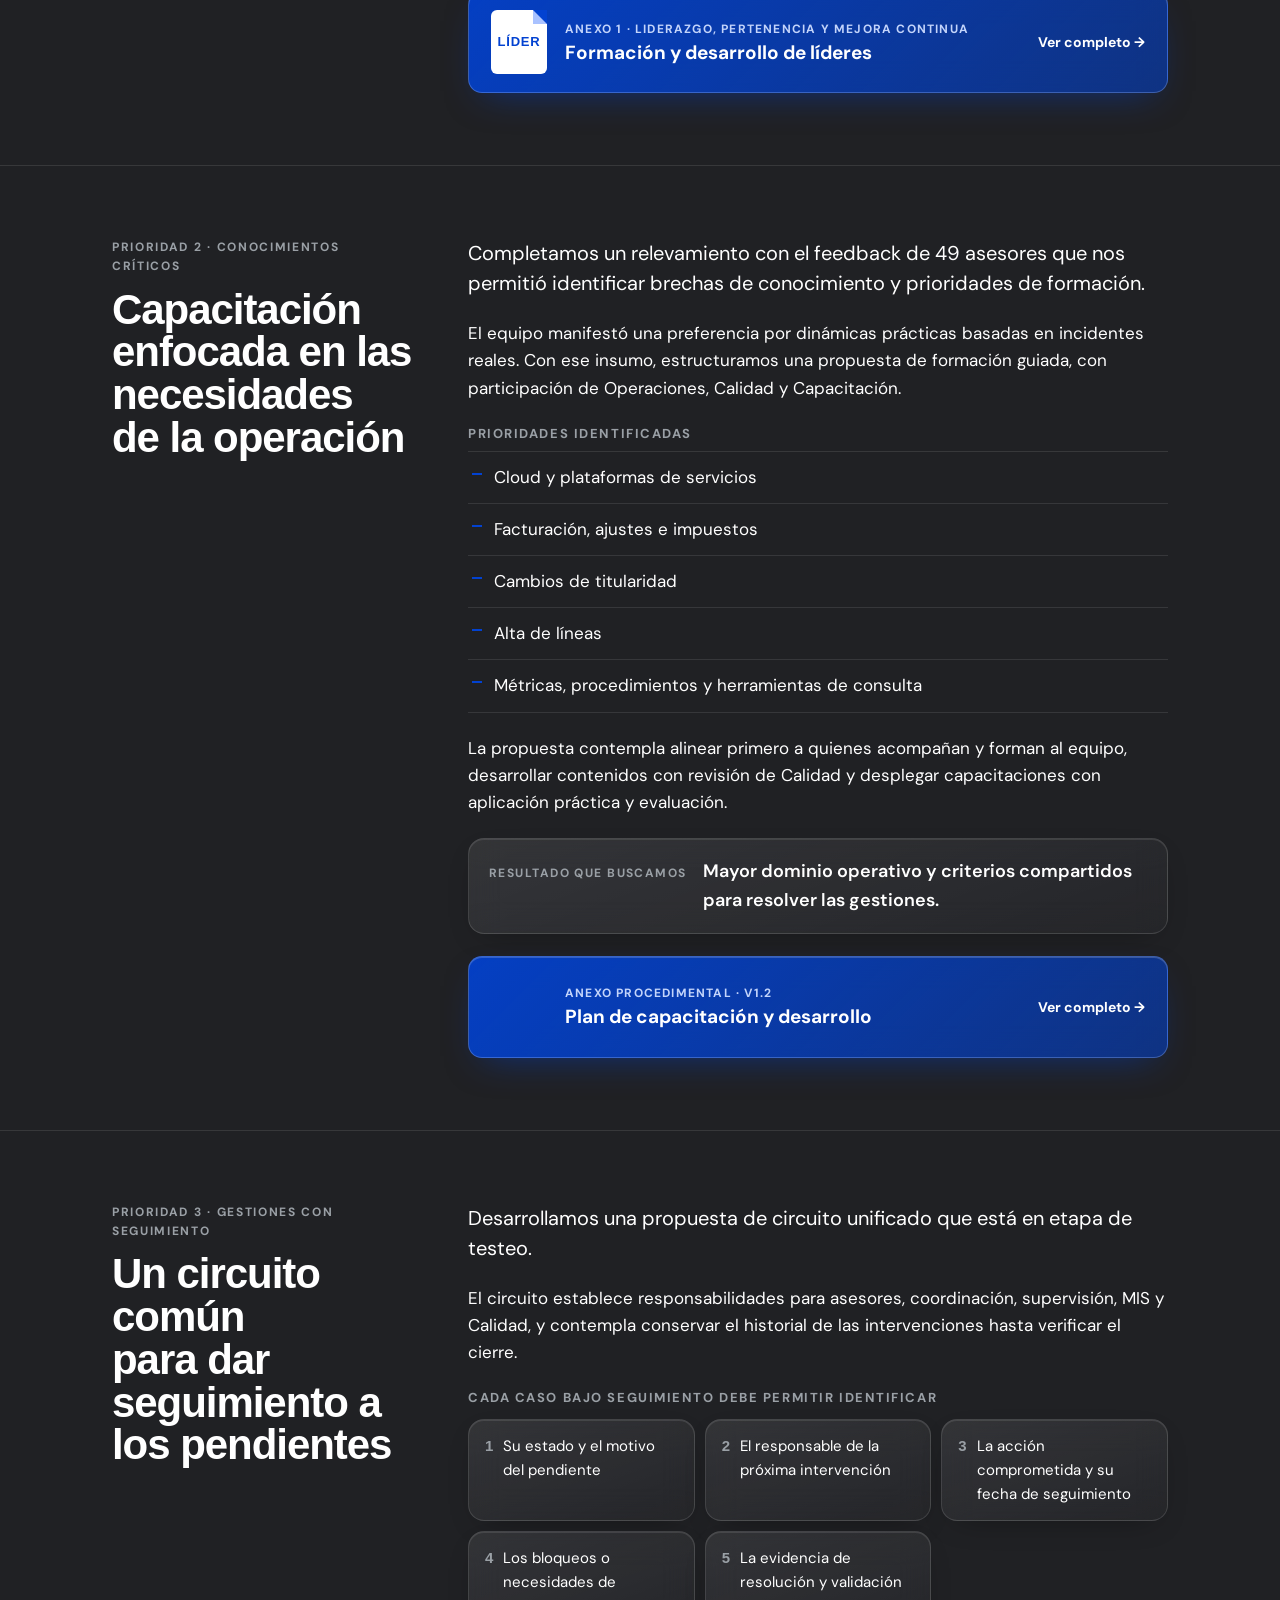
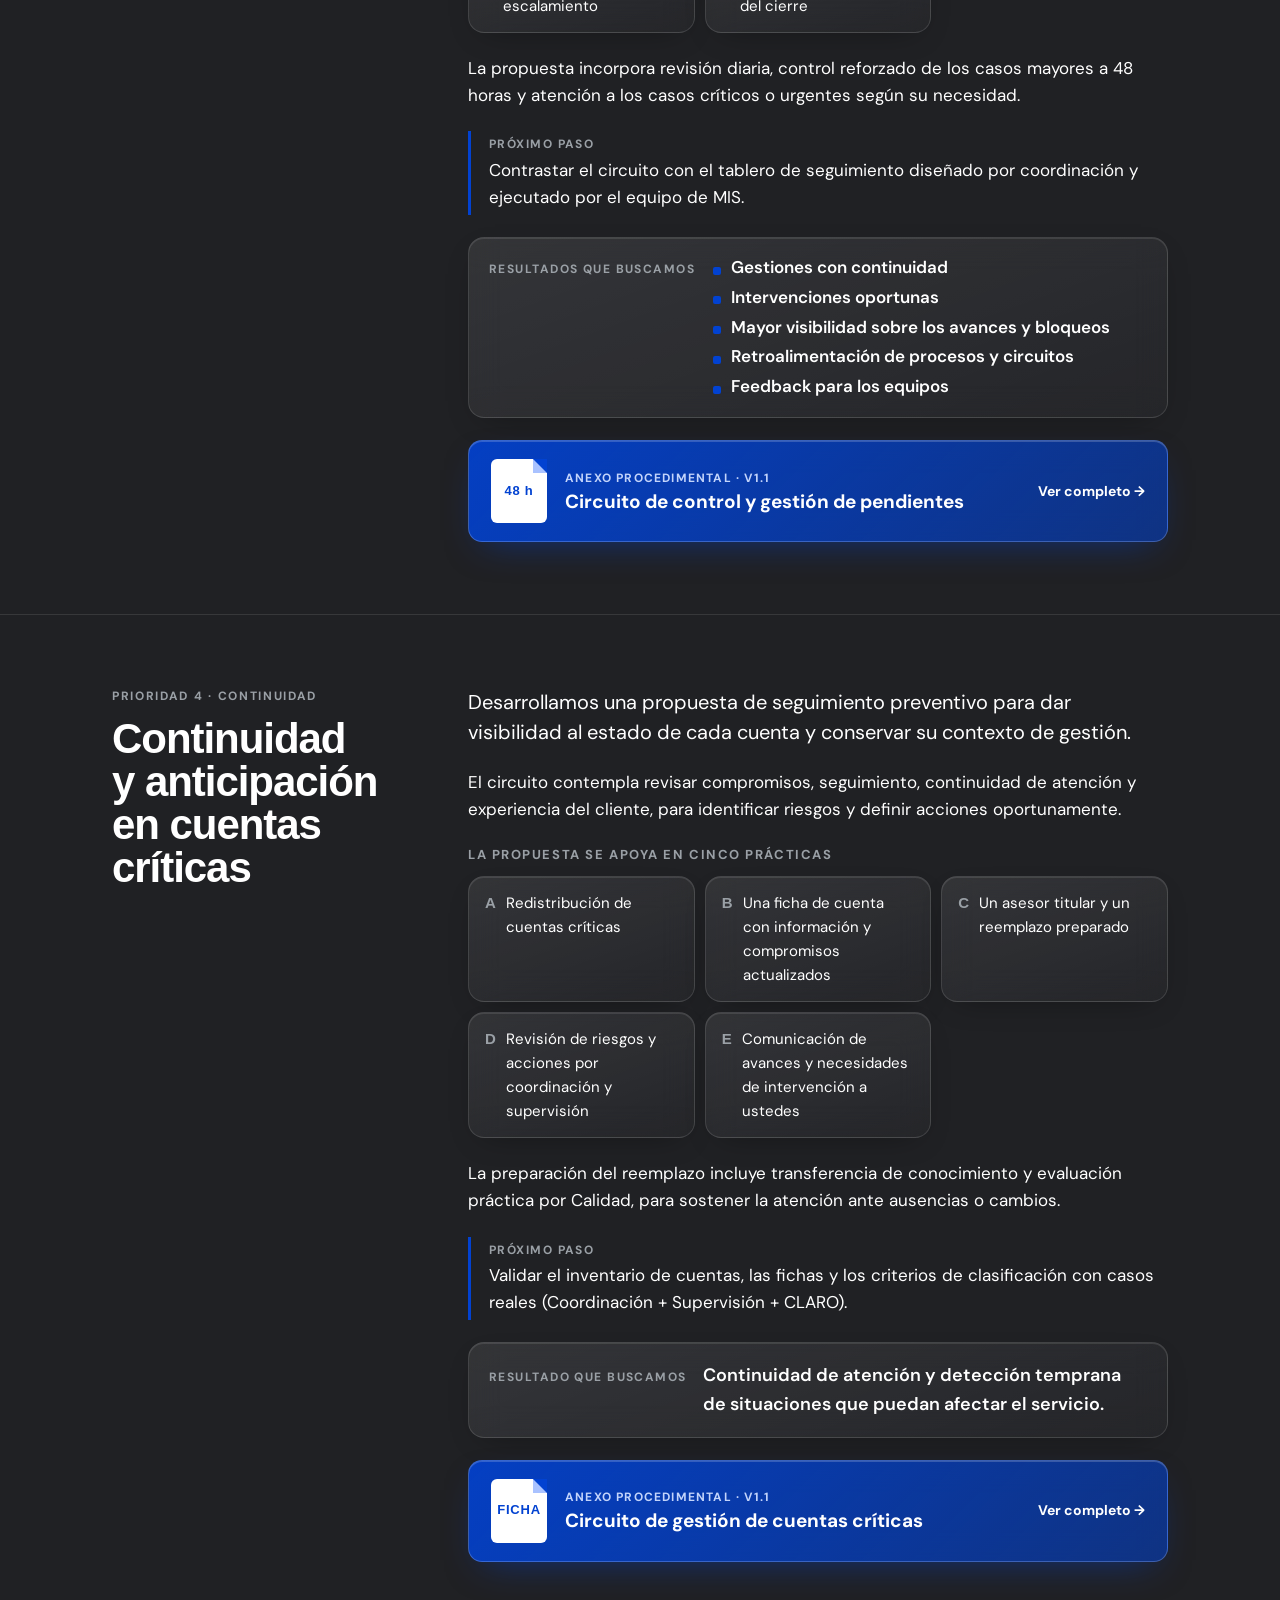
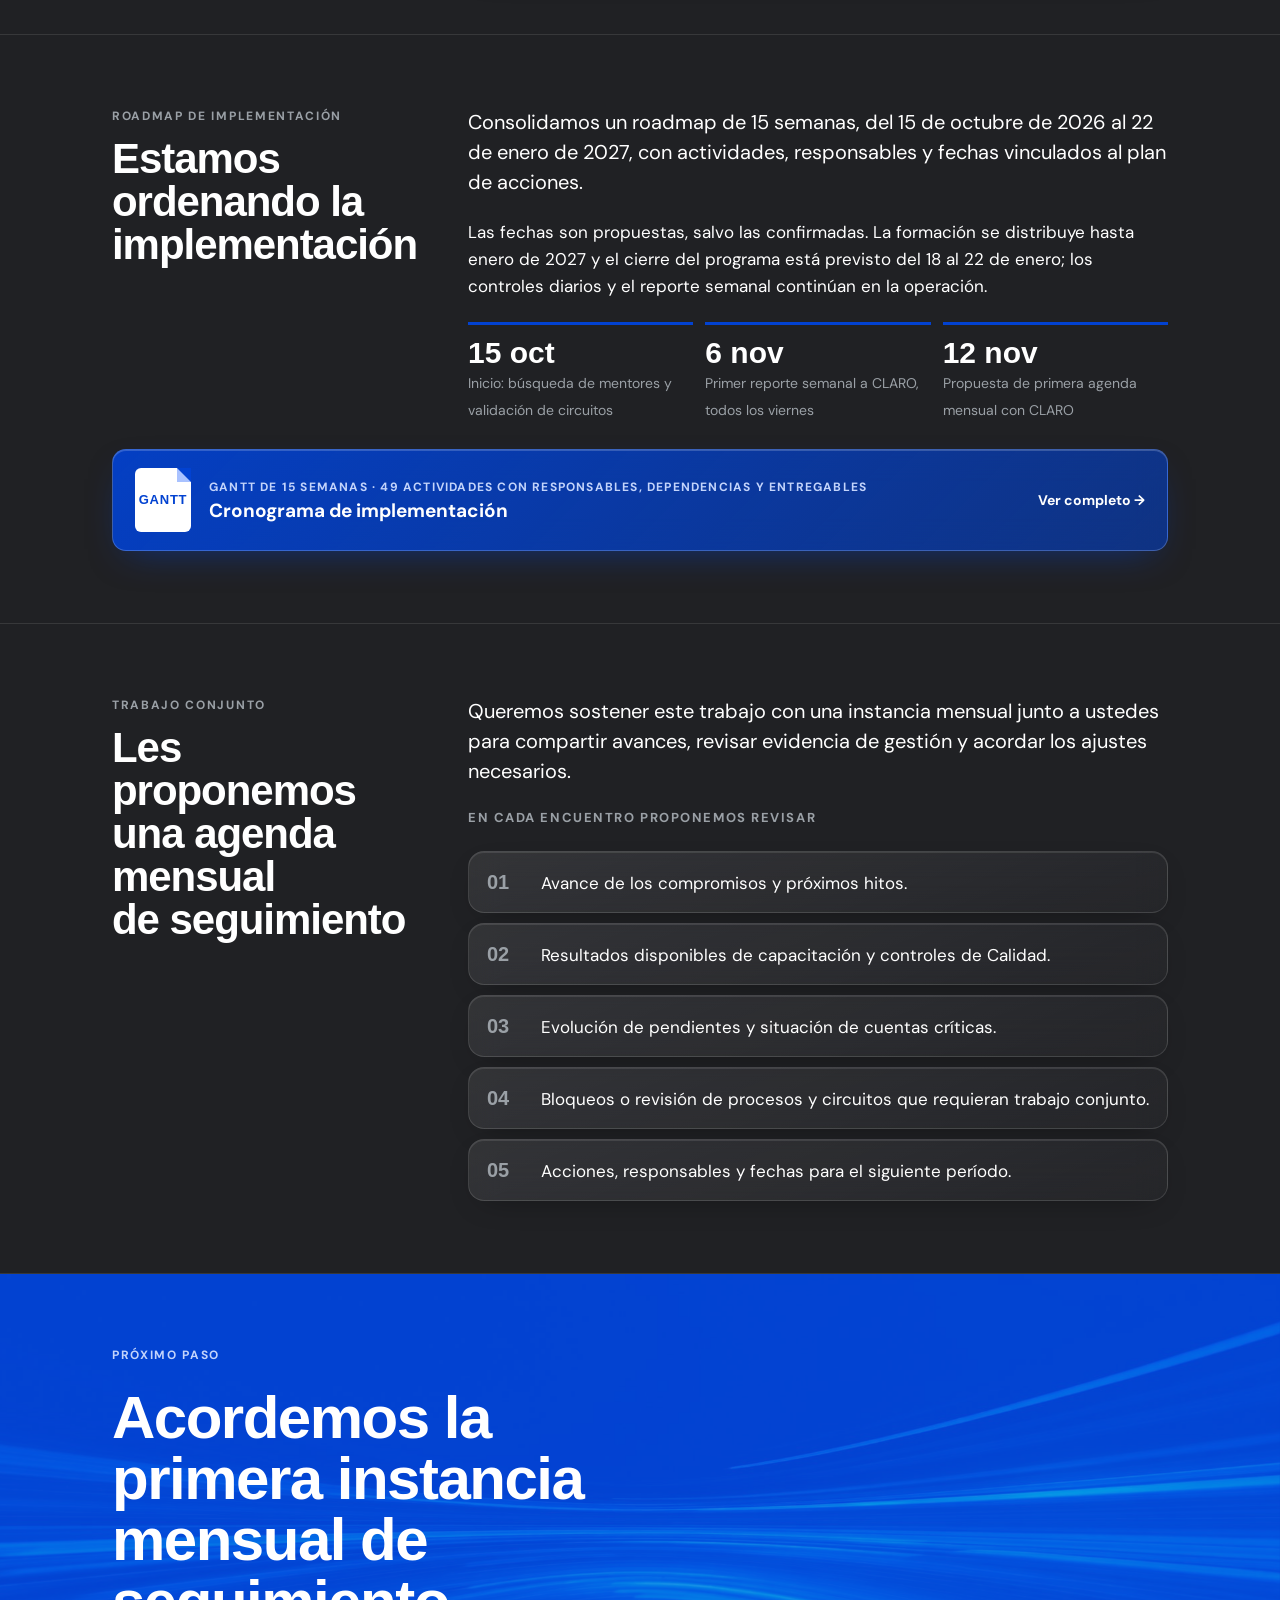
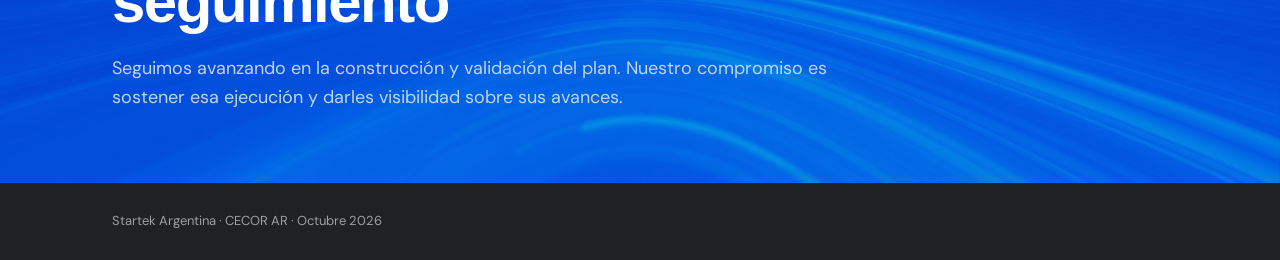
==== commit de900678: "Favicon: S de Startek sobre azul Co-Authored-By: Claude Opus 5.5 <noreply@anthropic.com> Claude-Sess" ====
--- a/index.html
+++ b/index.html
@@ -7,7 +7,8 @@
 <link rel="stylesheet" href="https://fonts.googleapis.com/css2?family=DM+Sans:ital,opsz,wght@0,9..40,400;0,9..40,500;0,9..40,600;0,9..40,700;1,9..40,400&display=swap">
 <link rel="stylesheet" href="style.css">
 <meta name="robots" content="noindex, nofollow">
-<link rel="icon" href="logo.png">
+<link rel="icon" type="image/png" href="favicon.png">
+<link rel="apple-touch-icon" href="favicon.png">
 </head>
 <body>
 <div class="topbar">
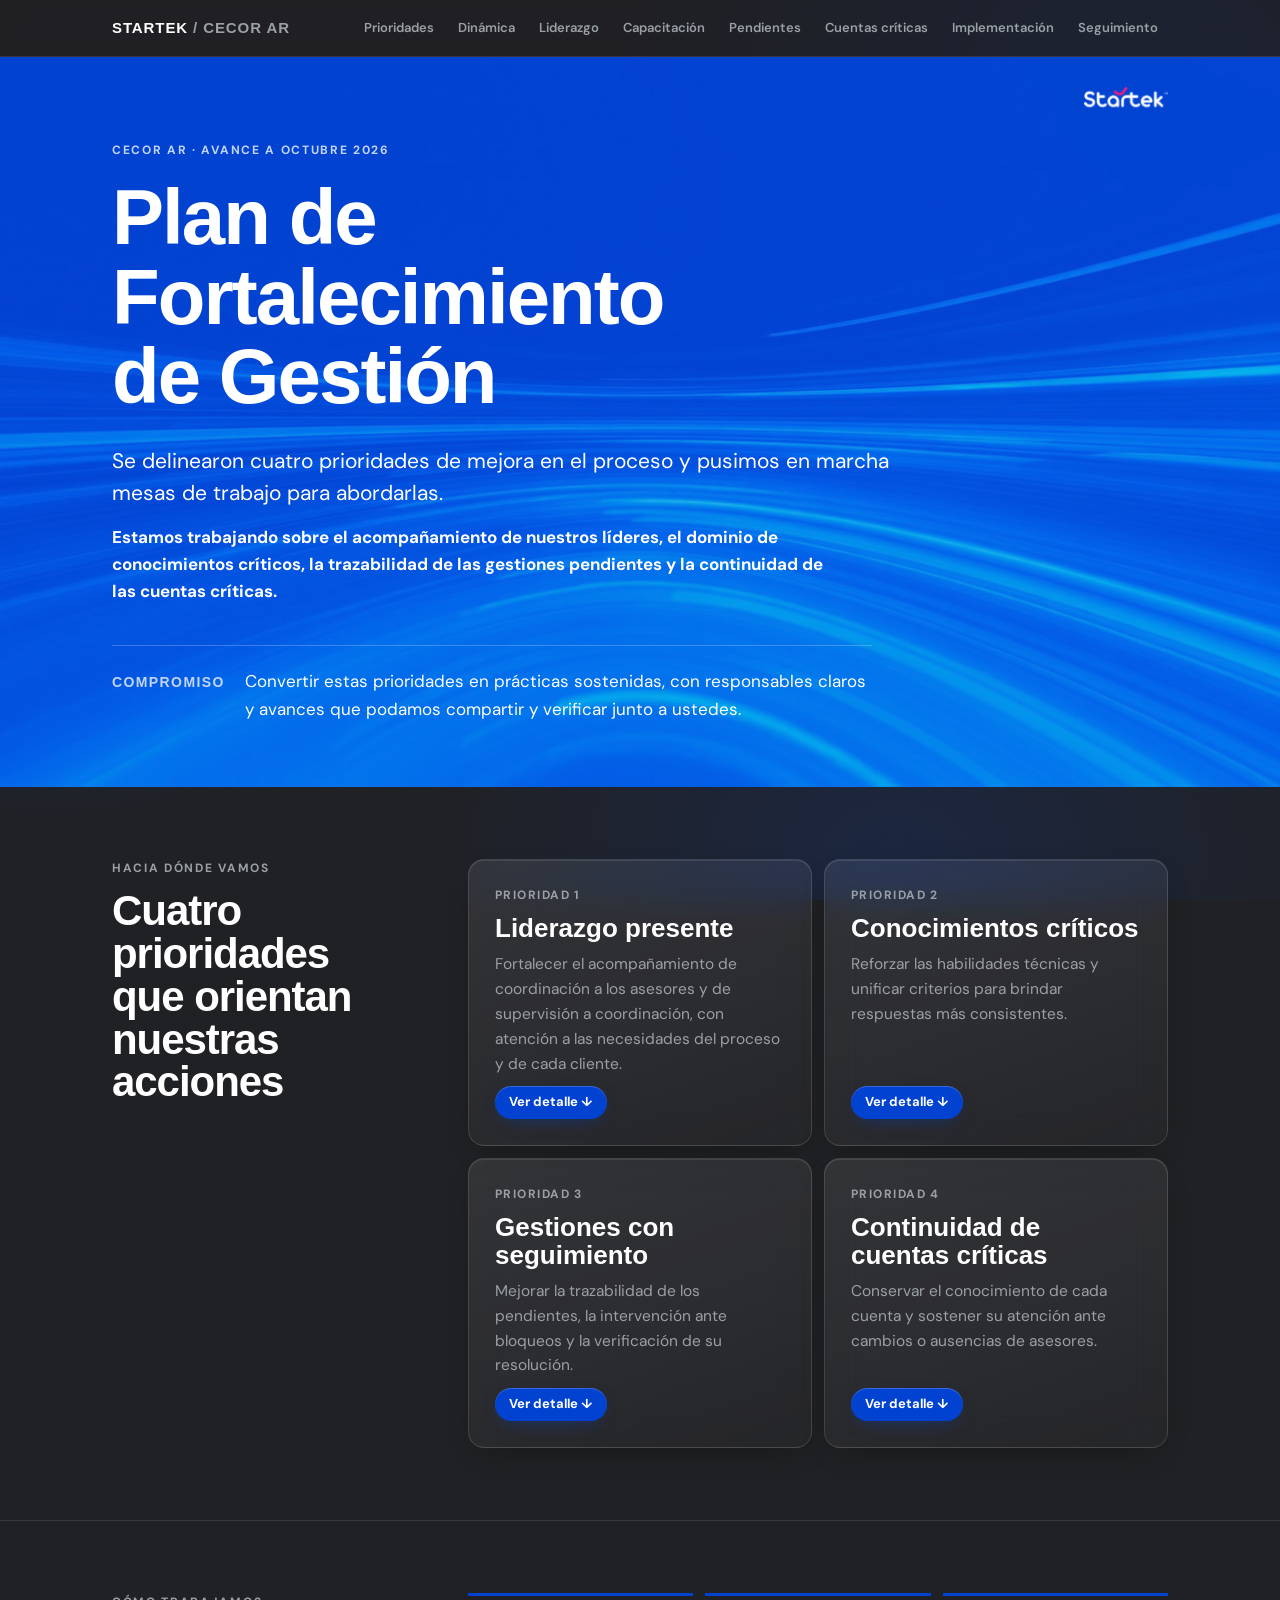
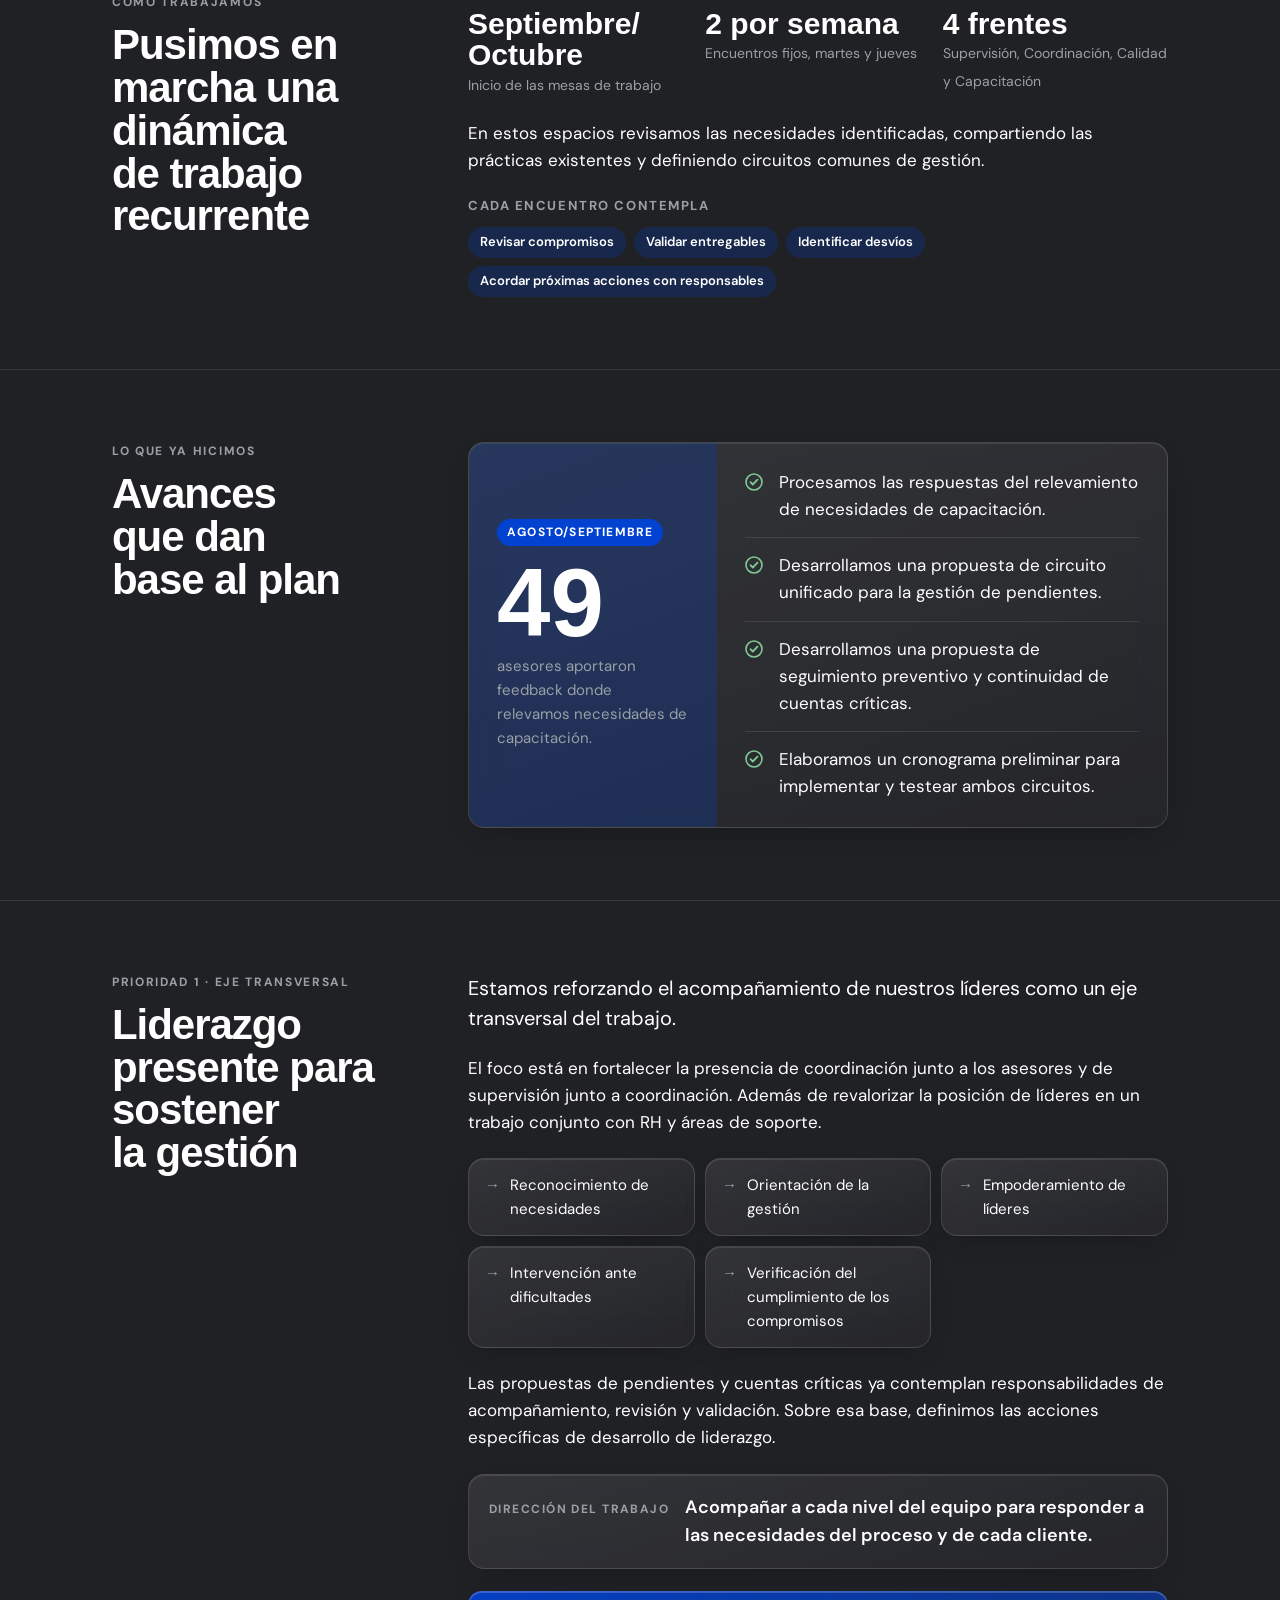
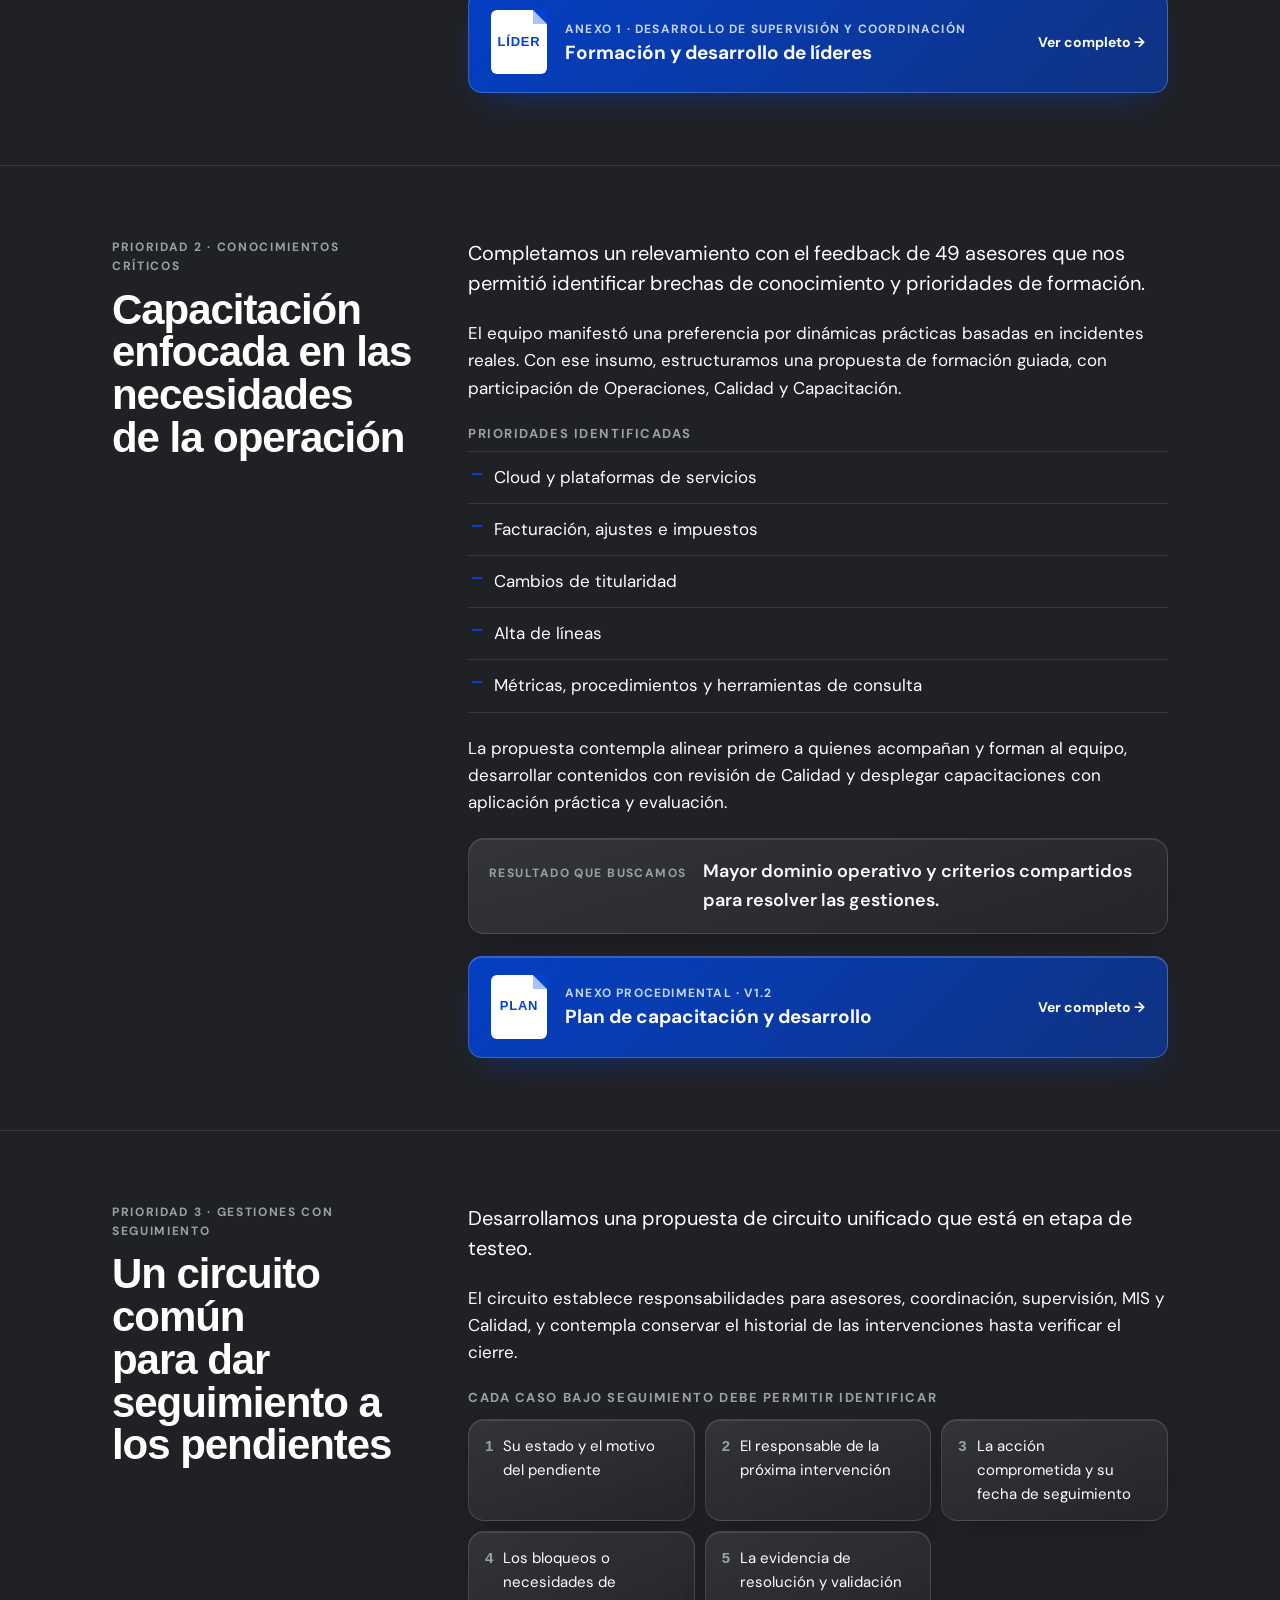
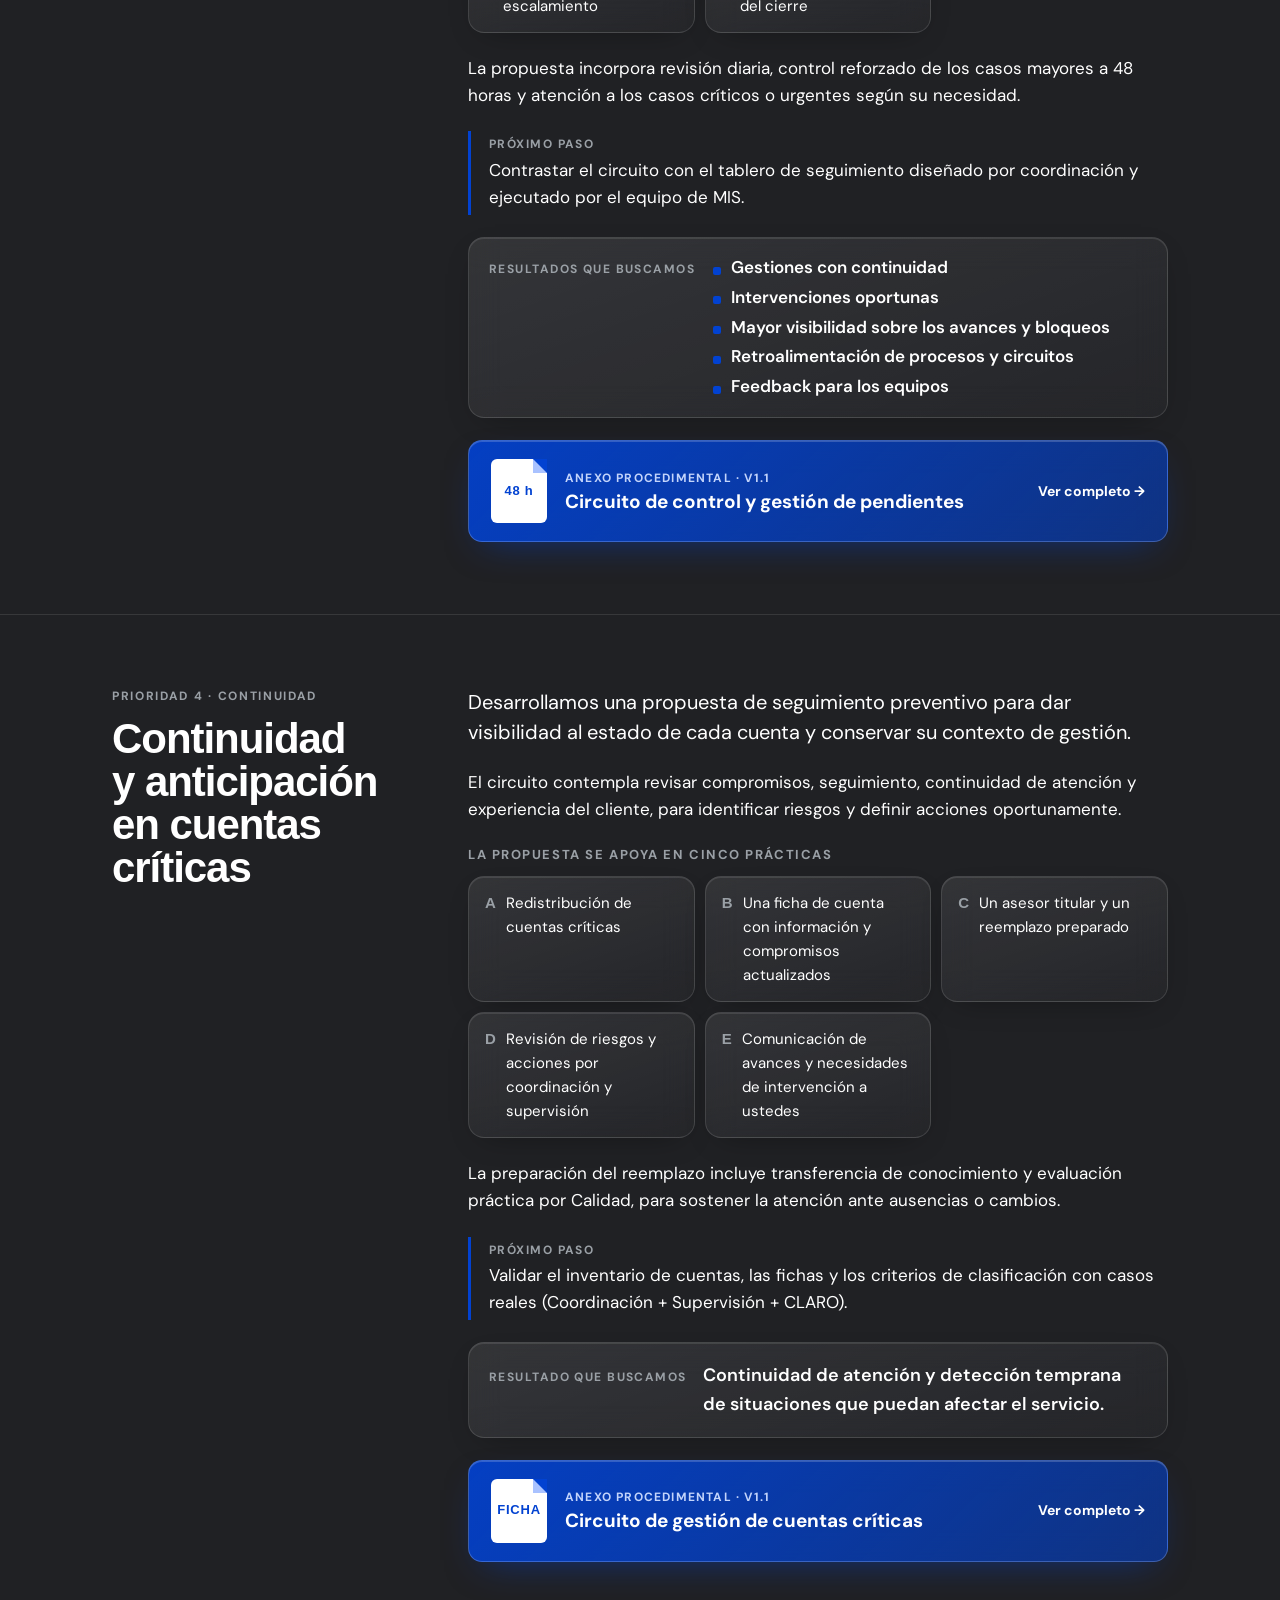
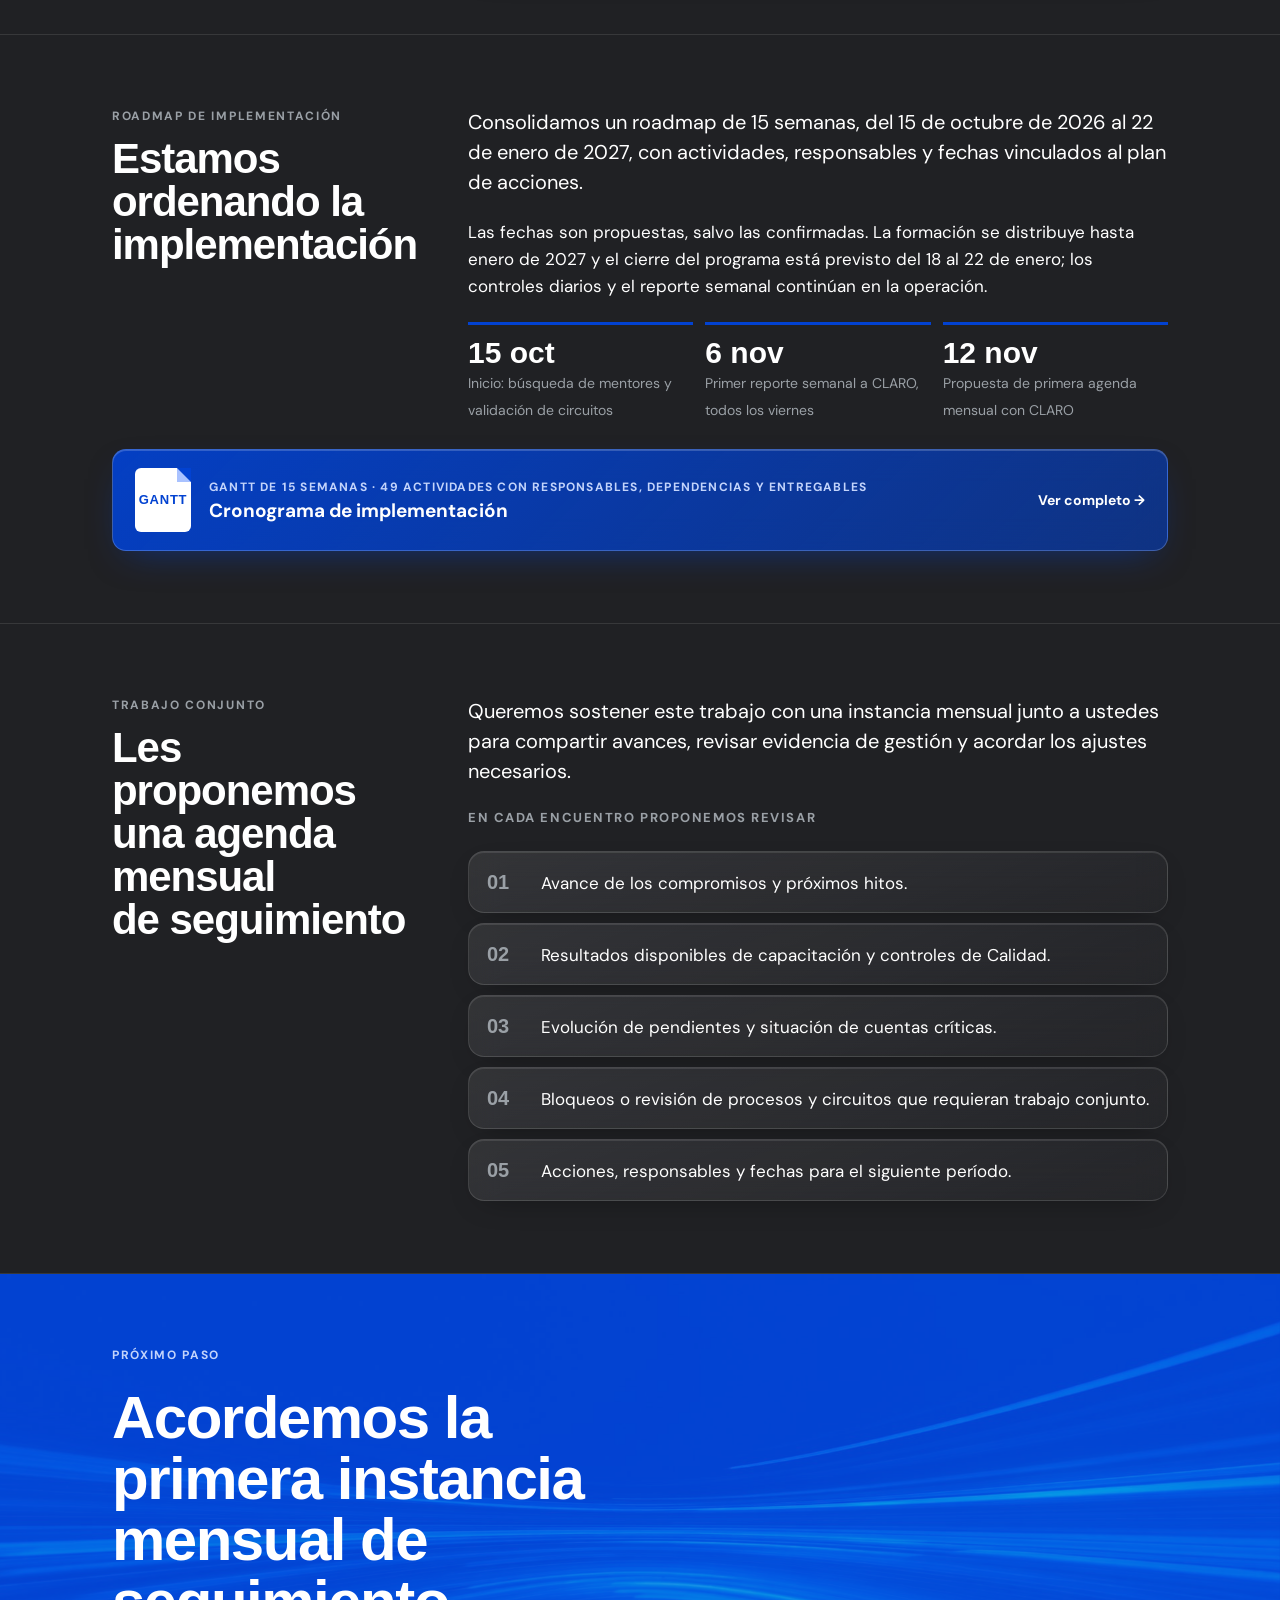
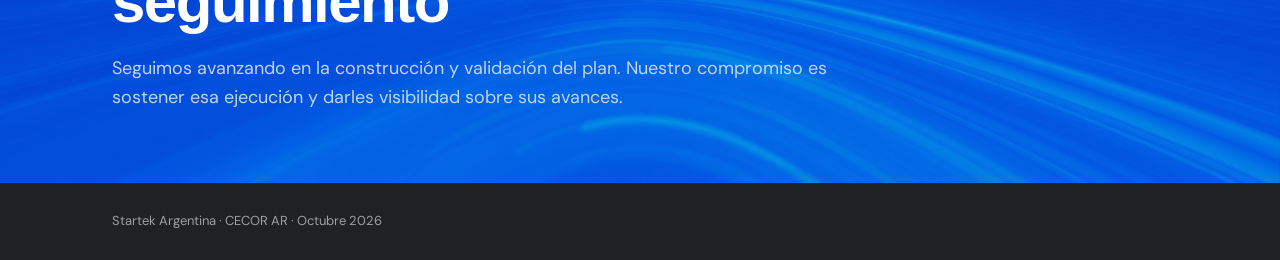
==== commit cd307819: "Actualiza anexo 1: Formación y desarrollo de líderes Co-Authored-By: Claude Opus 5.5 <noreply@anthro" ====
--- a/index.html
+++ b/index.html
@@ -145,7 +145,7 @@
         <div class="outcome"><b>Dirección del trabajo</b><p>Acompañar a cada nivel del equipo para responder a las necesidades del proceso y de cada cliente.</p></div>
         <a class="doclink" href="liderazgo.html">
           <span class="ico">LÍDER</span>
-          <span><small>Anexo 1 · Liderazgo, pertenencia y mejora continua</small><strong>Formación y desarrollo de líderes</strong></span>
+          <span><small>Anexo 1 · Desarrollo de supervisión y coordinación</small><strong>Formación y desarrollo de líderes</strong></span>
           <span class="arrow">Ver completo →</span>
         </a>
       </div>
--- a/style.css
+++ b/style.css
@@ -359,3 +359,5 @@
 .rm-bar.half-bot { height: 8px; margin-top: 1px; border-radius: 4px; }
 
 .person p a, .steps p a { color: var(--fg); text-decoration-color: var(--brand); text-underline-offset: 3px; }
+
+td.nowrap { white-space: nowrap; }
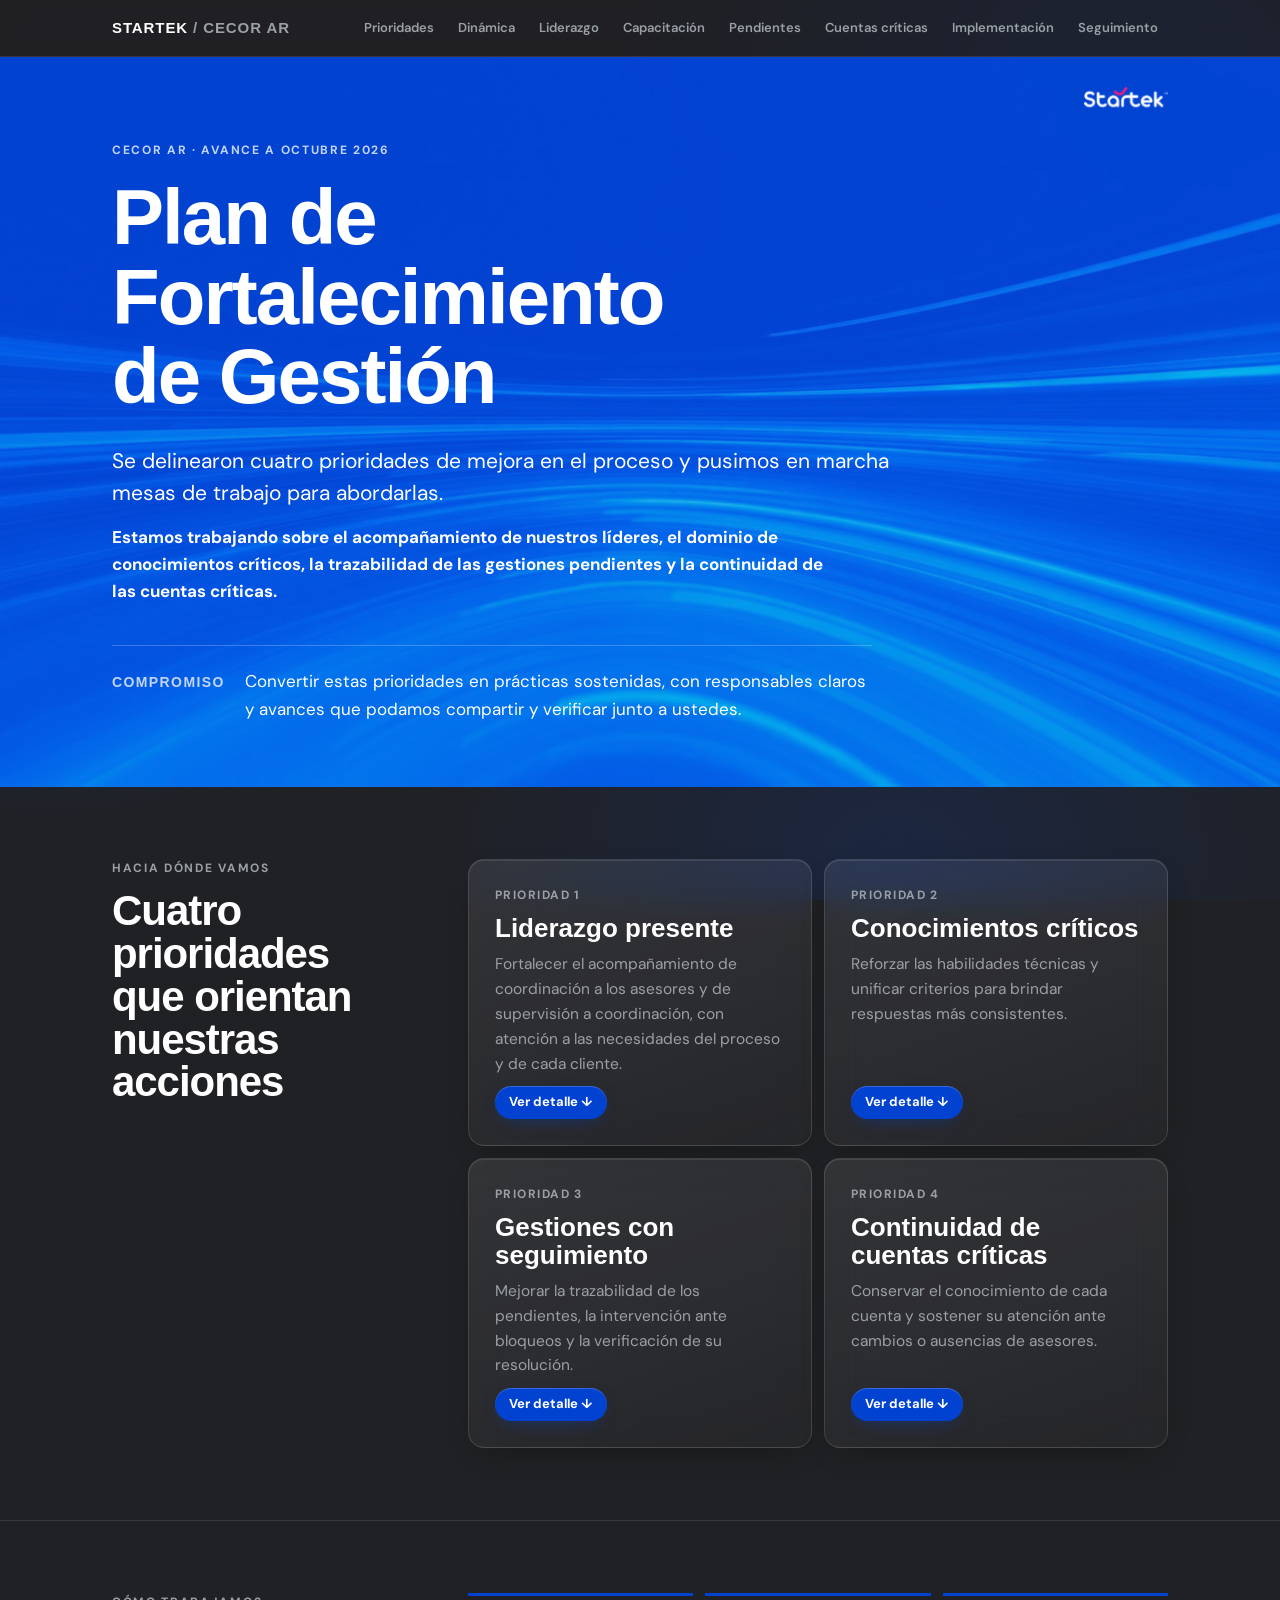
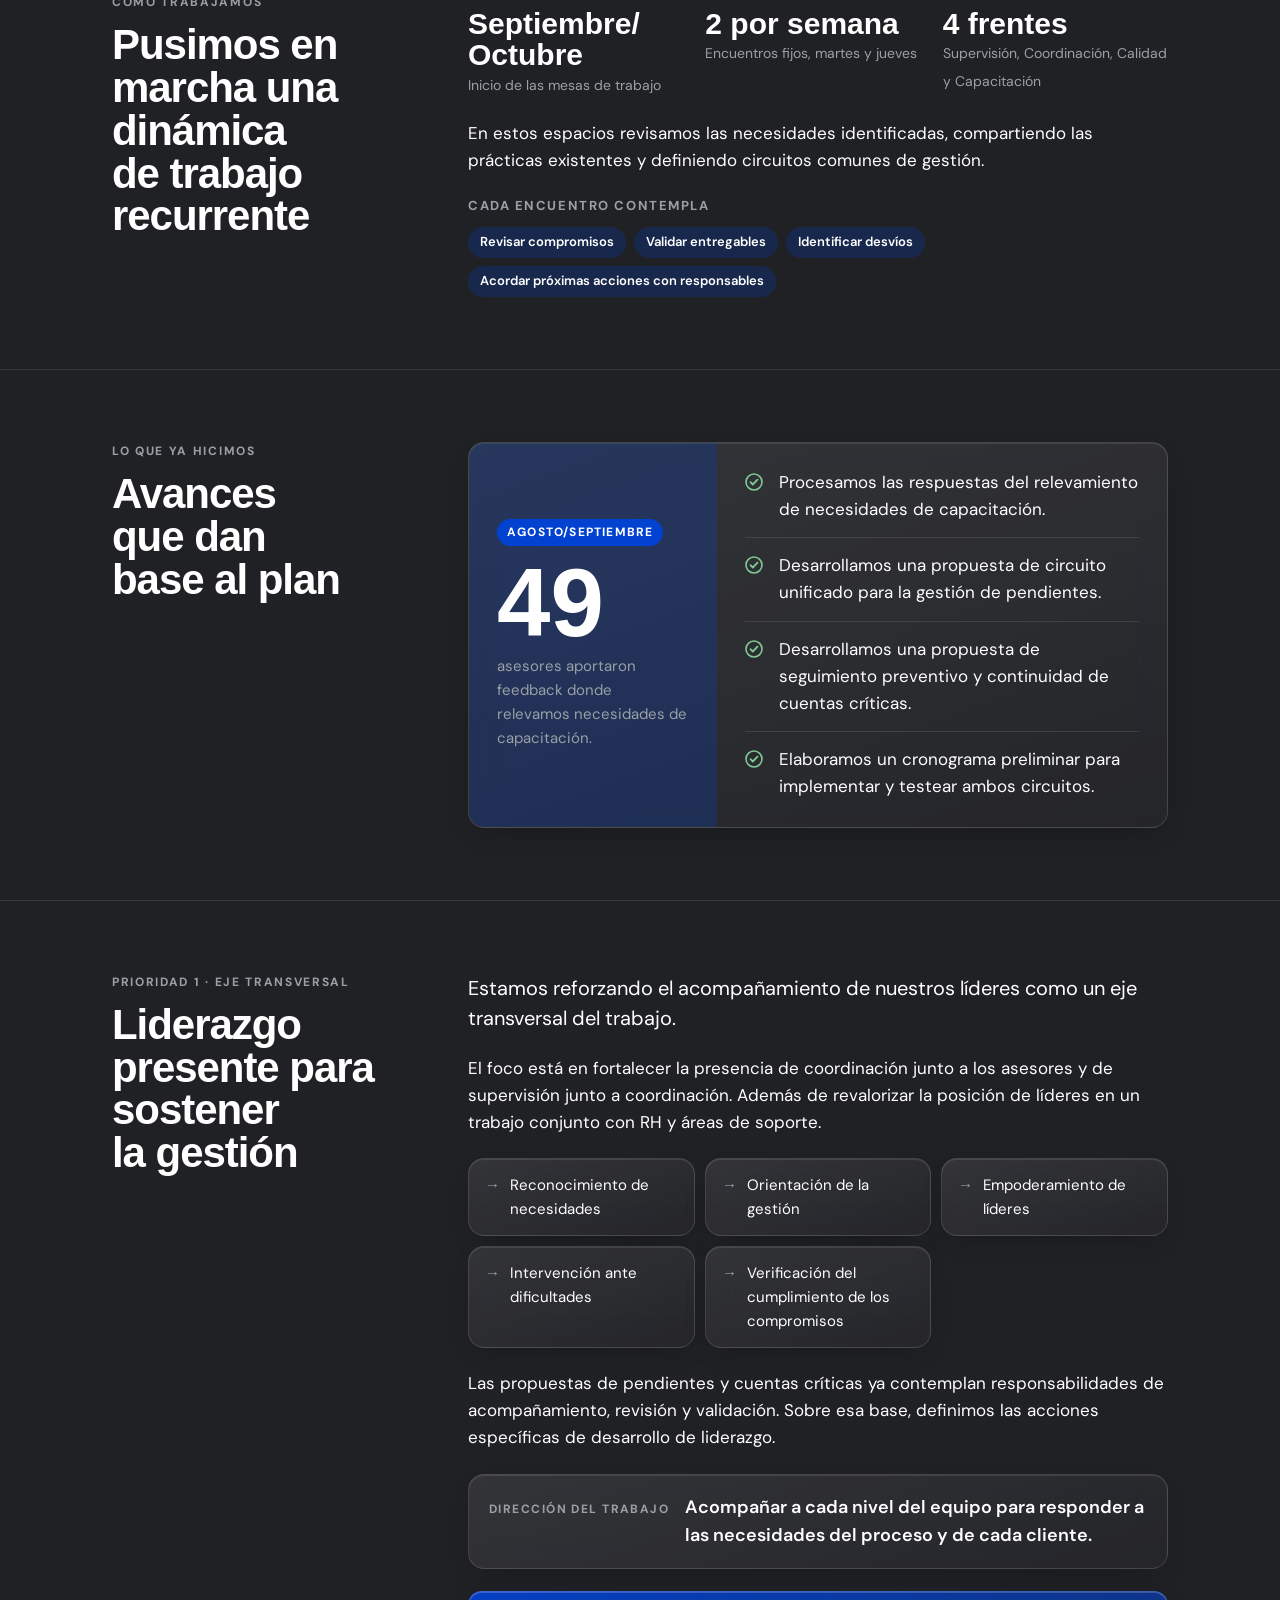
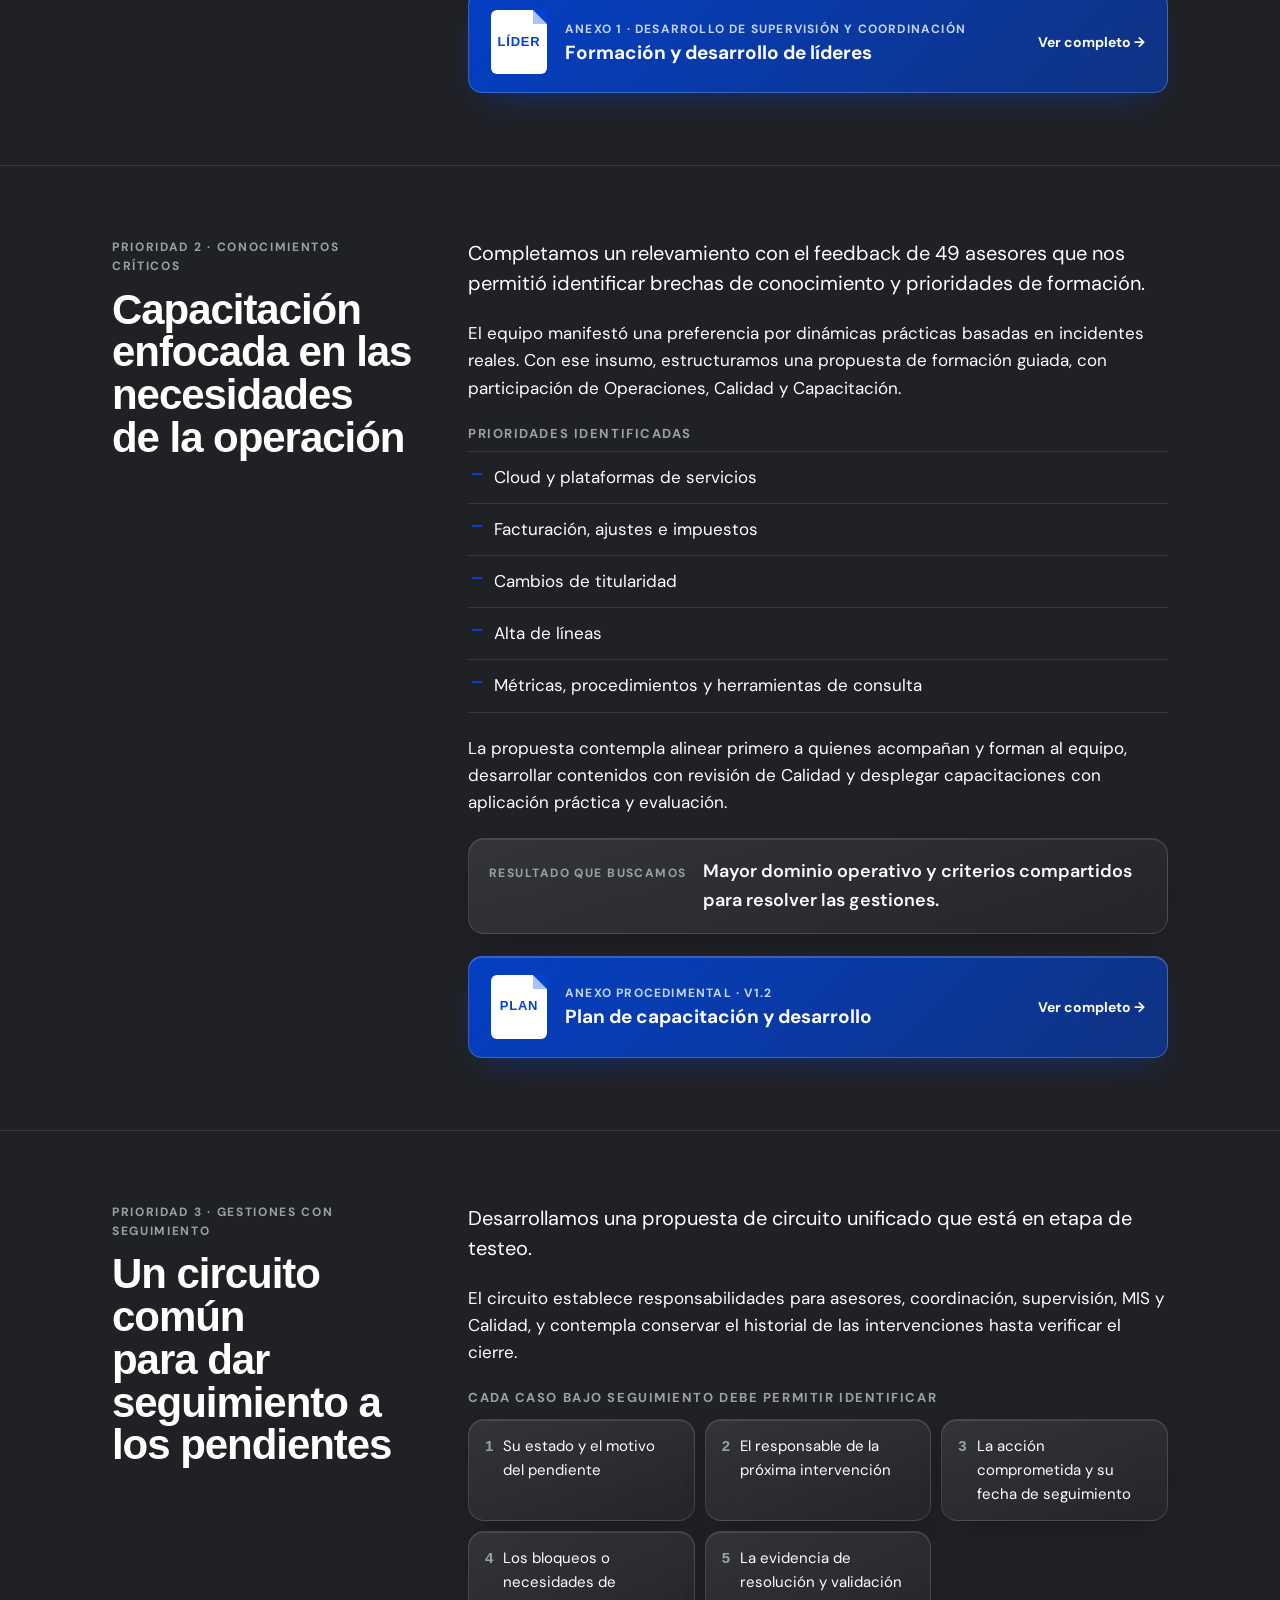
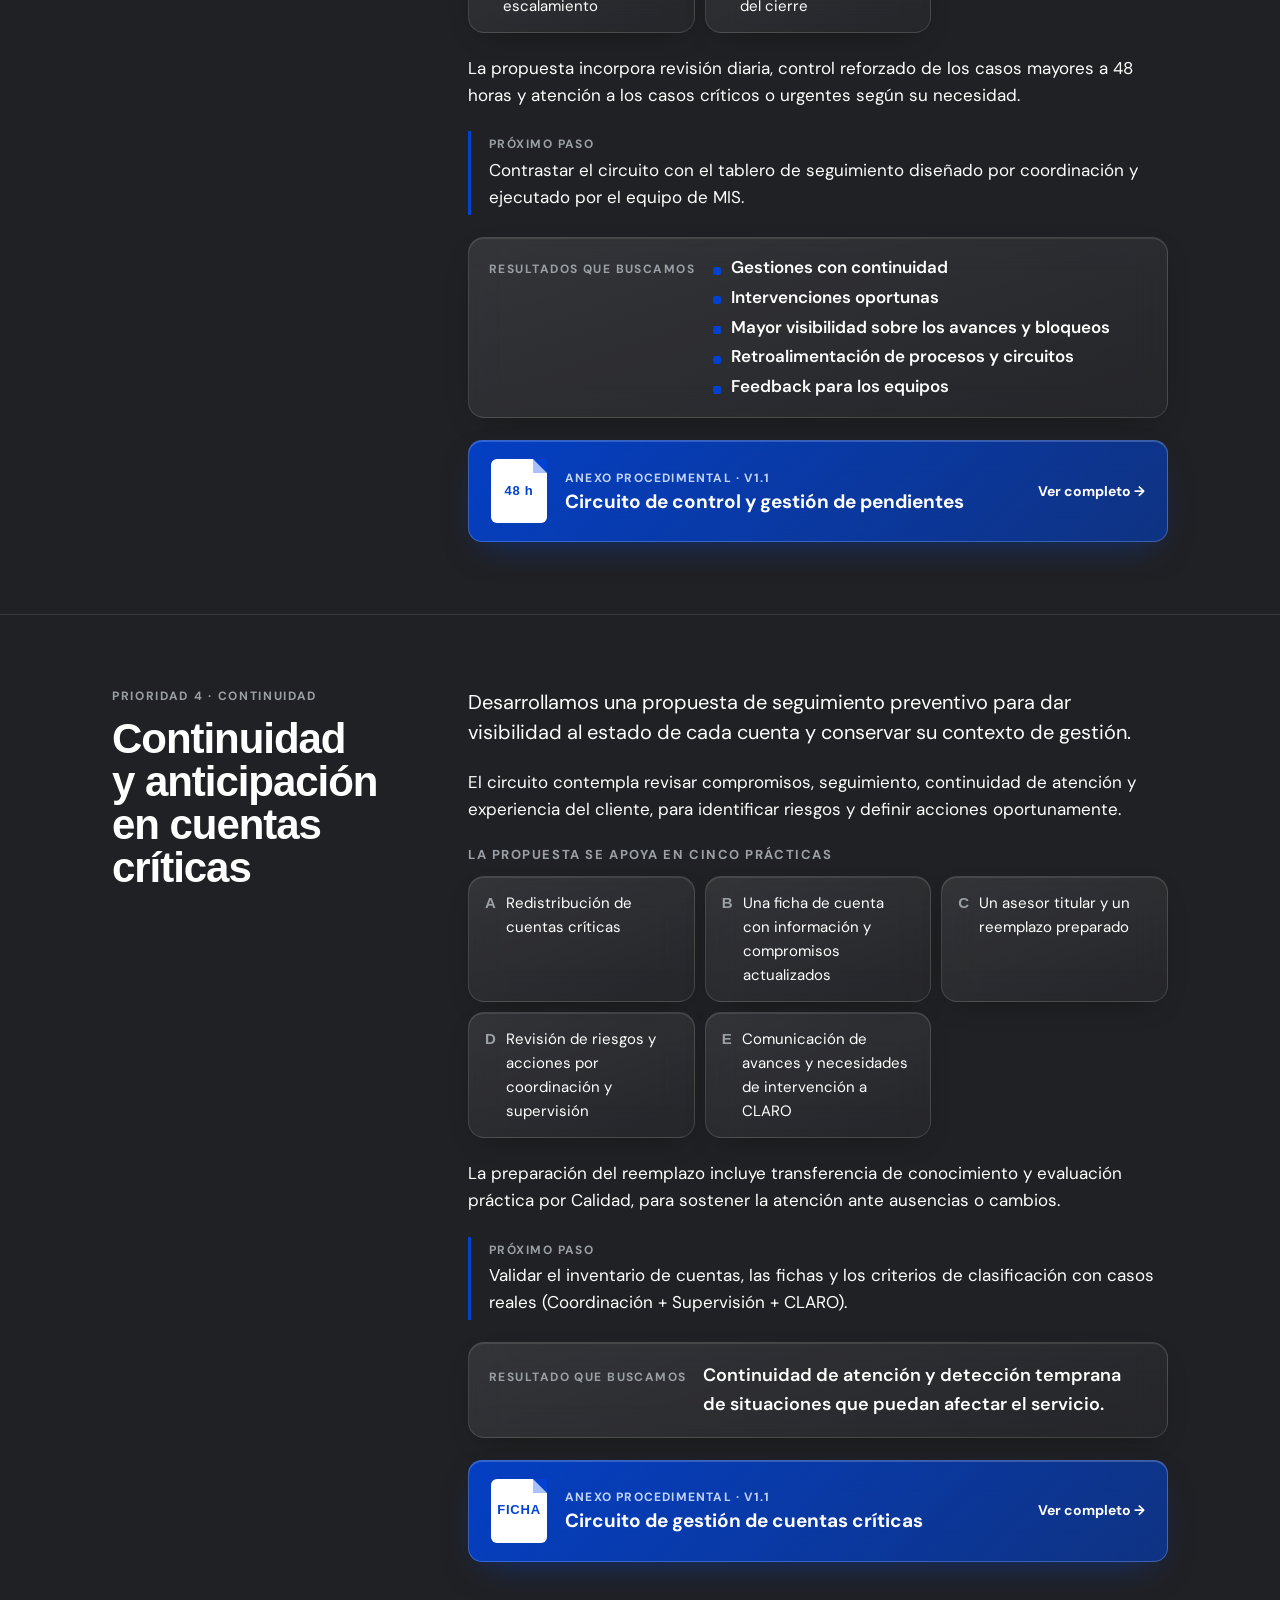
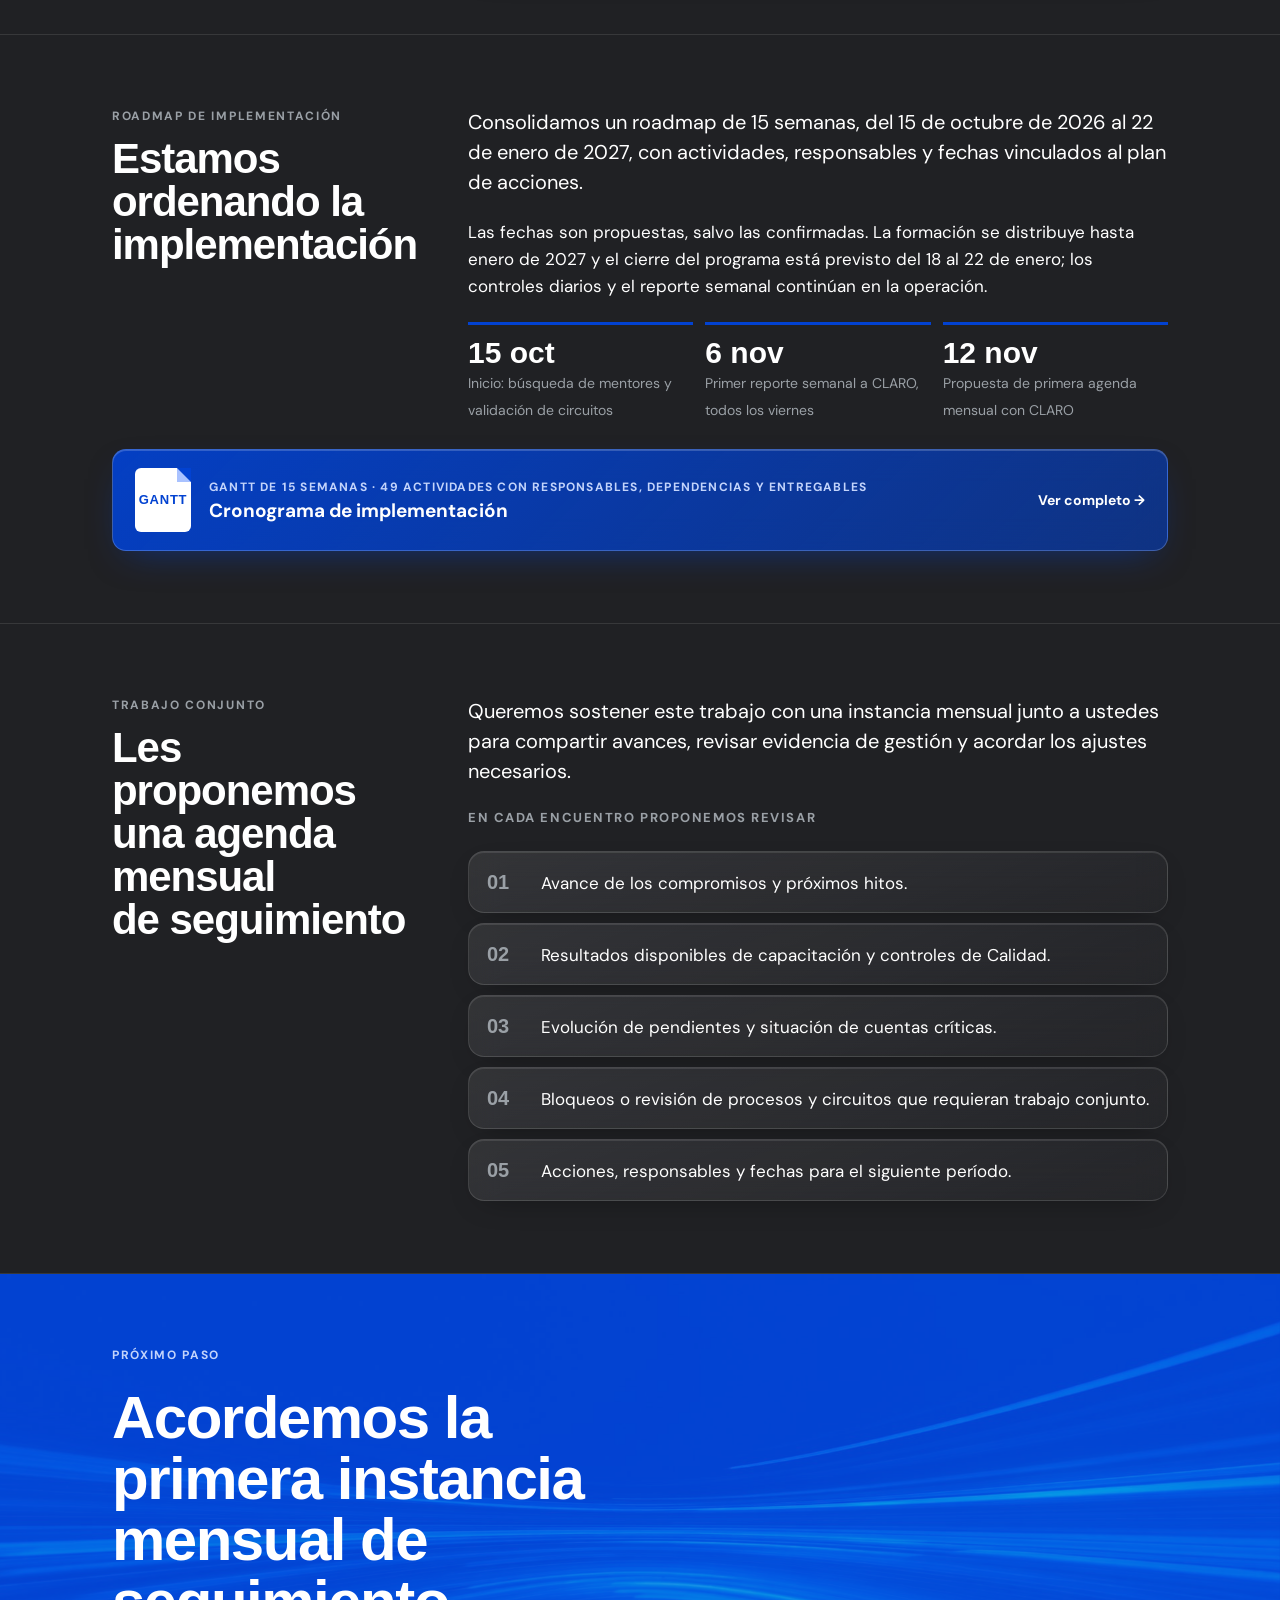
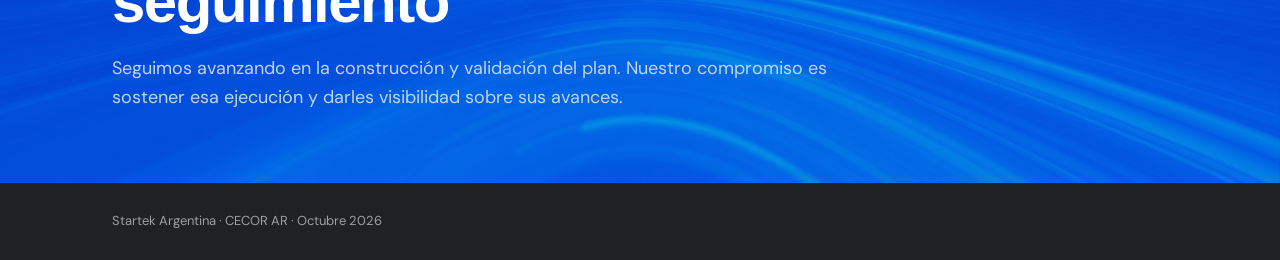
==== commit a6f913b3: "Landing: práctica E dirigida a CLARO Co-Authored-By: Claude Opus 5.5 <noreply@anthropic.com> Claude-" ====
--- a/index.html
+++ b/index.html
@@ -229,7 +229,7 @@
             <div><i>B</i>Una ficha de cuenta con información y compromisos actualizados</div>
             <div><i>C</i>Un asesor titular y un reemplazo preparado</div>
             <div><i>D</i>Revisión de riesgos y acciones por coordinación y supervisión</div>
-            <div><i>E</i>Comunicación de avances y necesidades de intervención a ustedes</div>
+            <div><i>E</i>Comunicación de avances y necesidades de intervención a CLARO</div>
           </div>
         </div>
         <p>La preparación del reemplazo incluye transferencia de conocimiento y evaluación práctica por Calidad, para sostener la atención ante ausencias o cambios.</p>
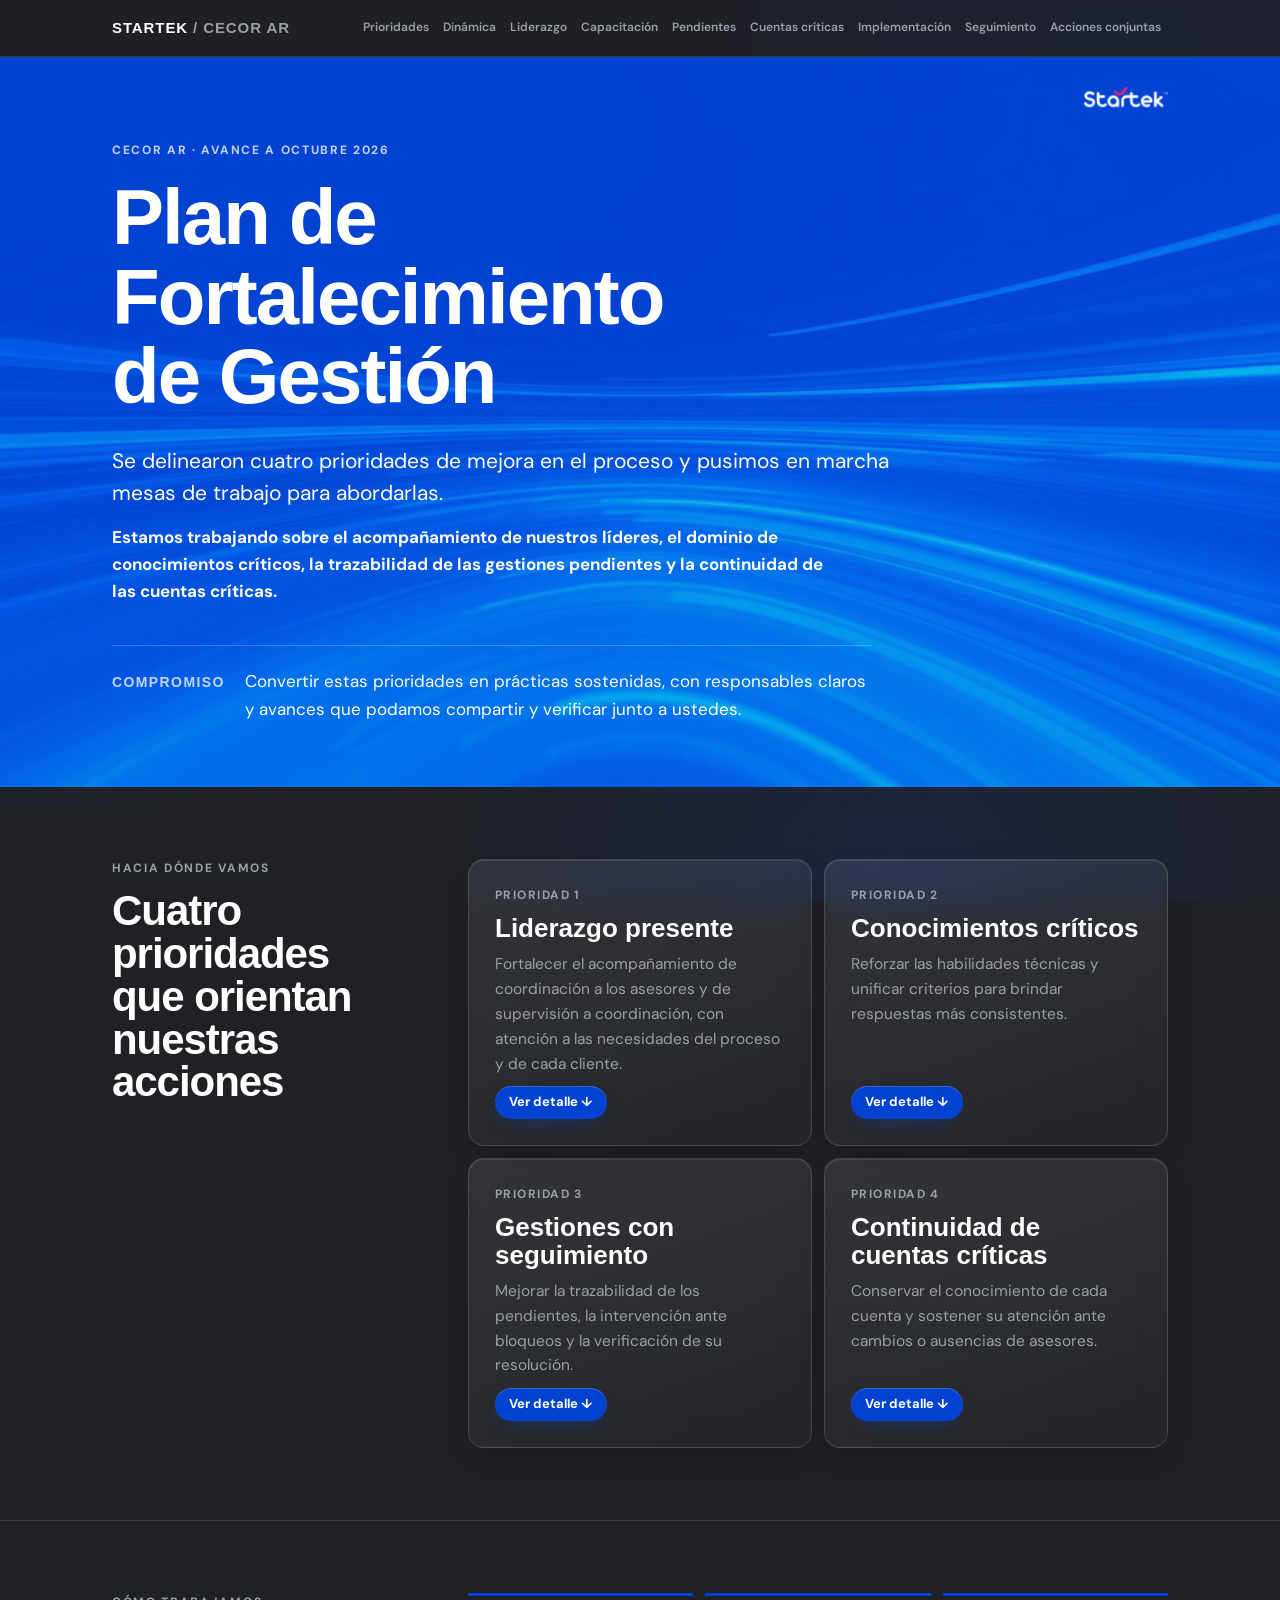
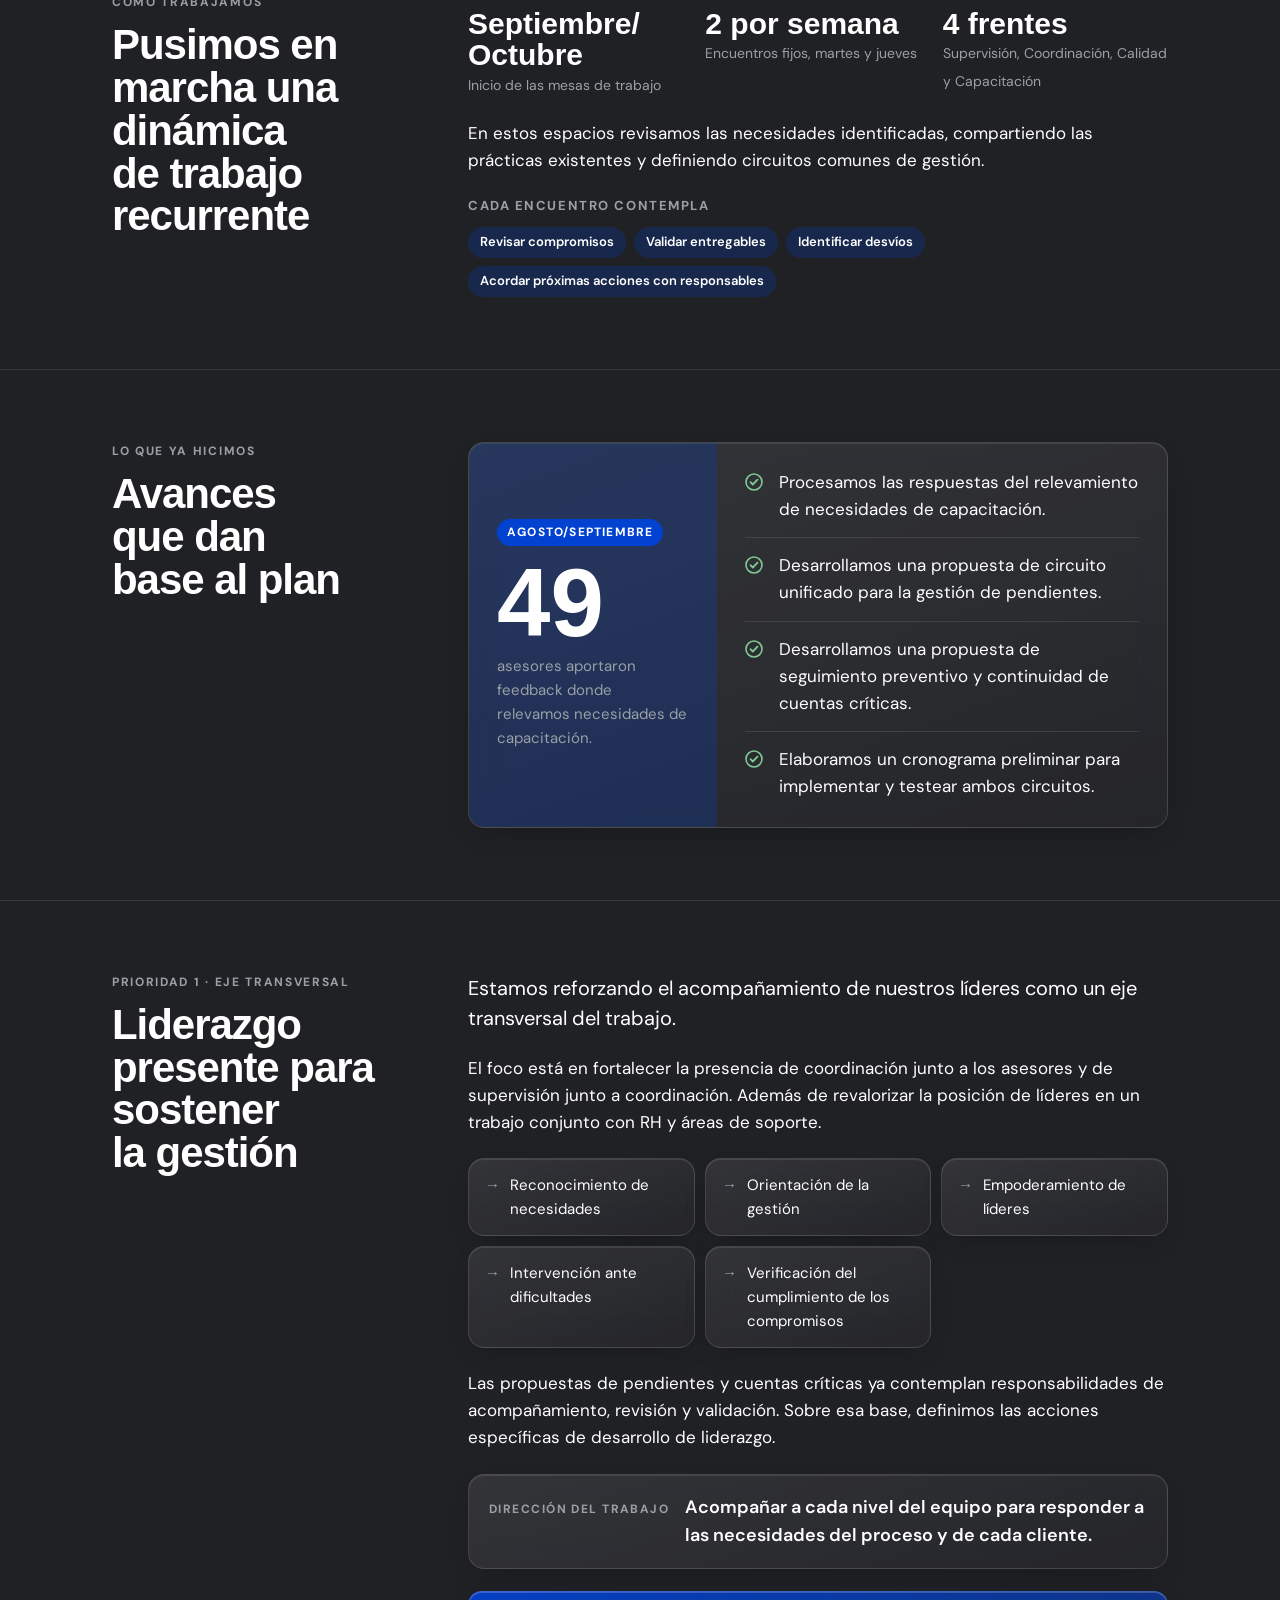
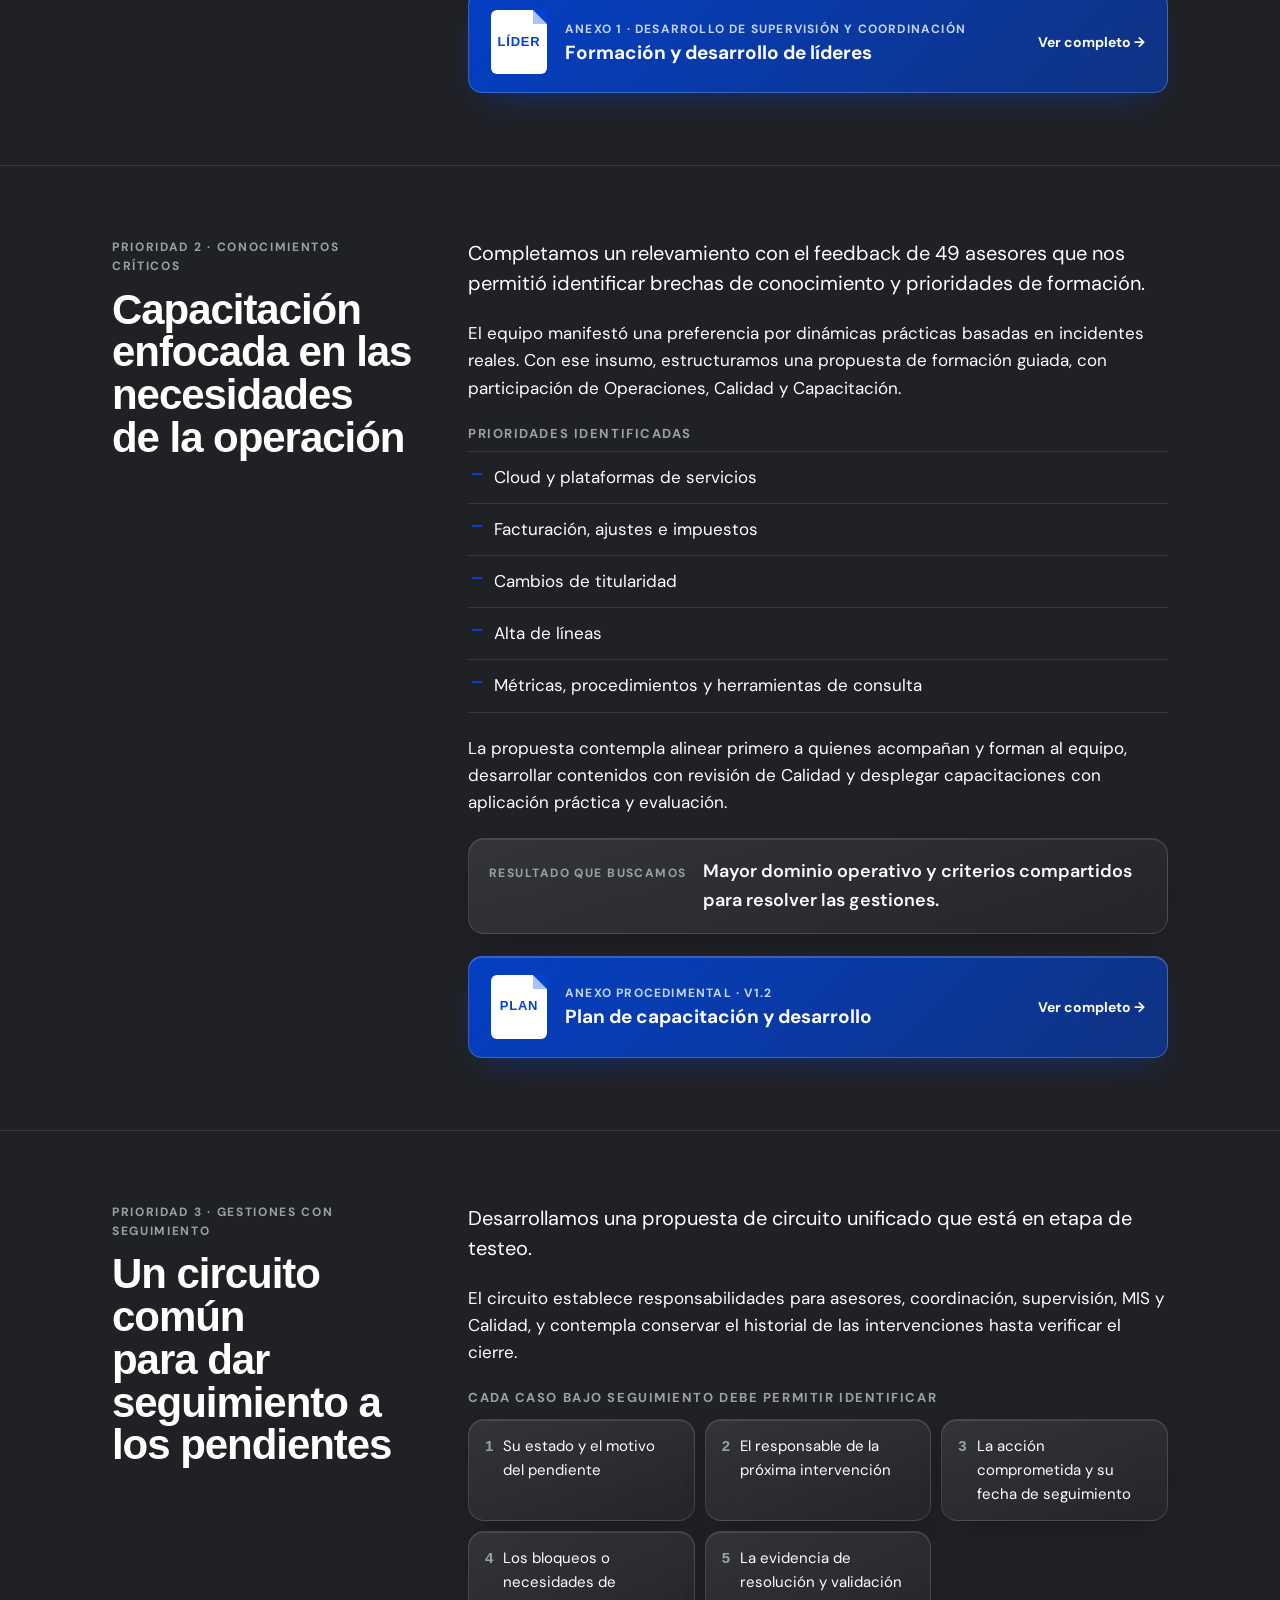
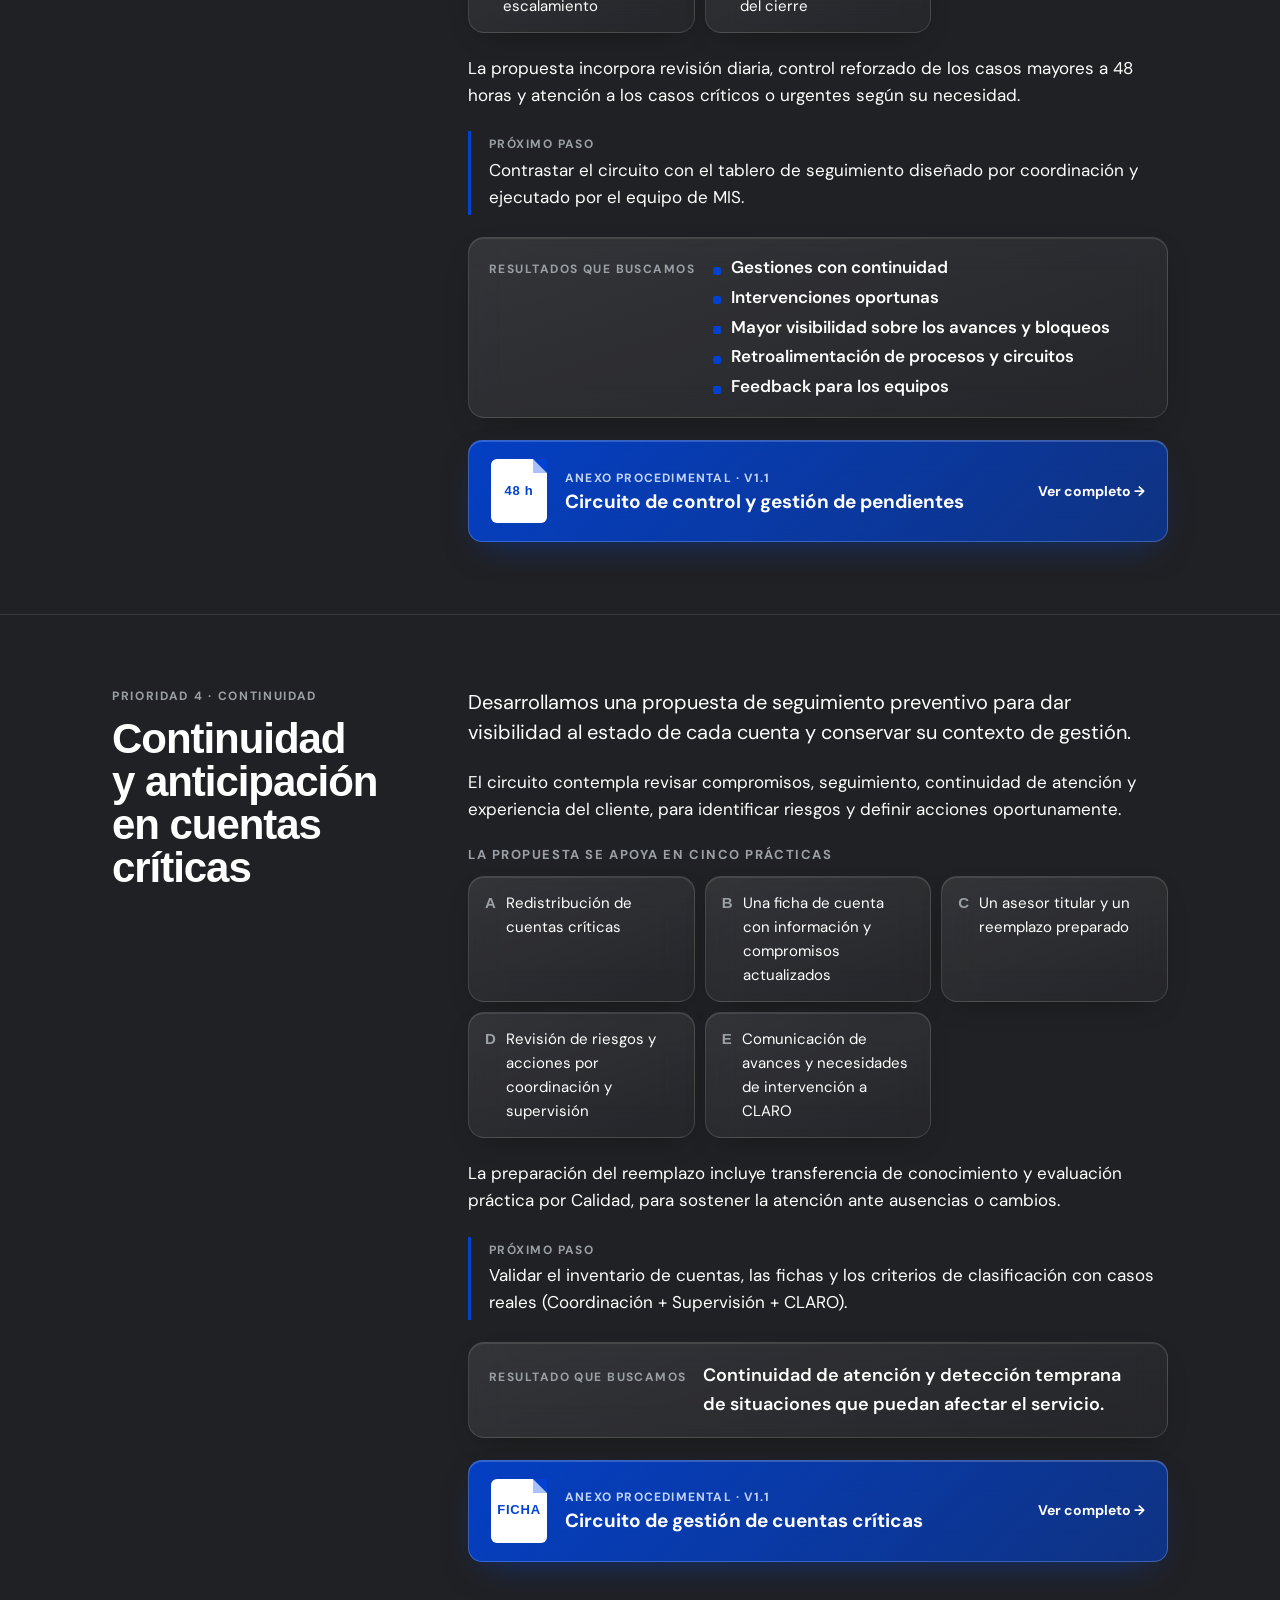
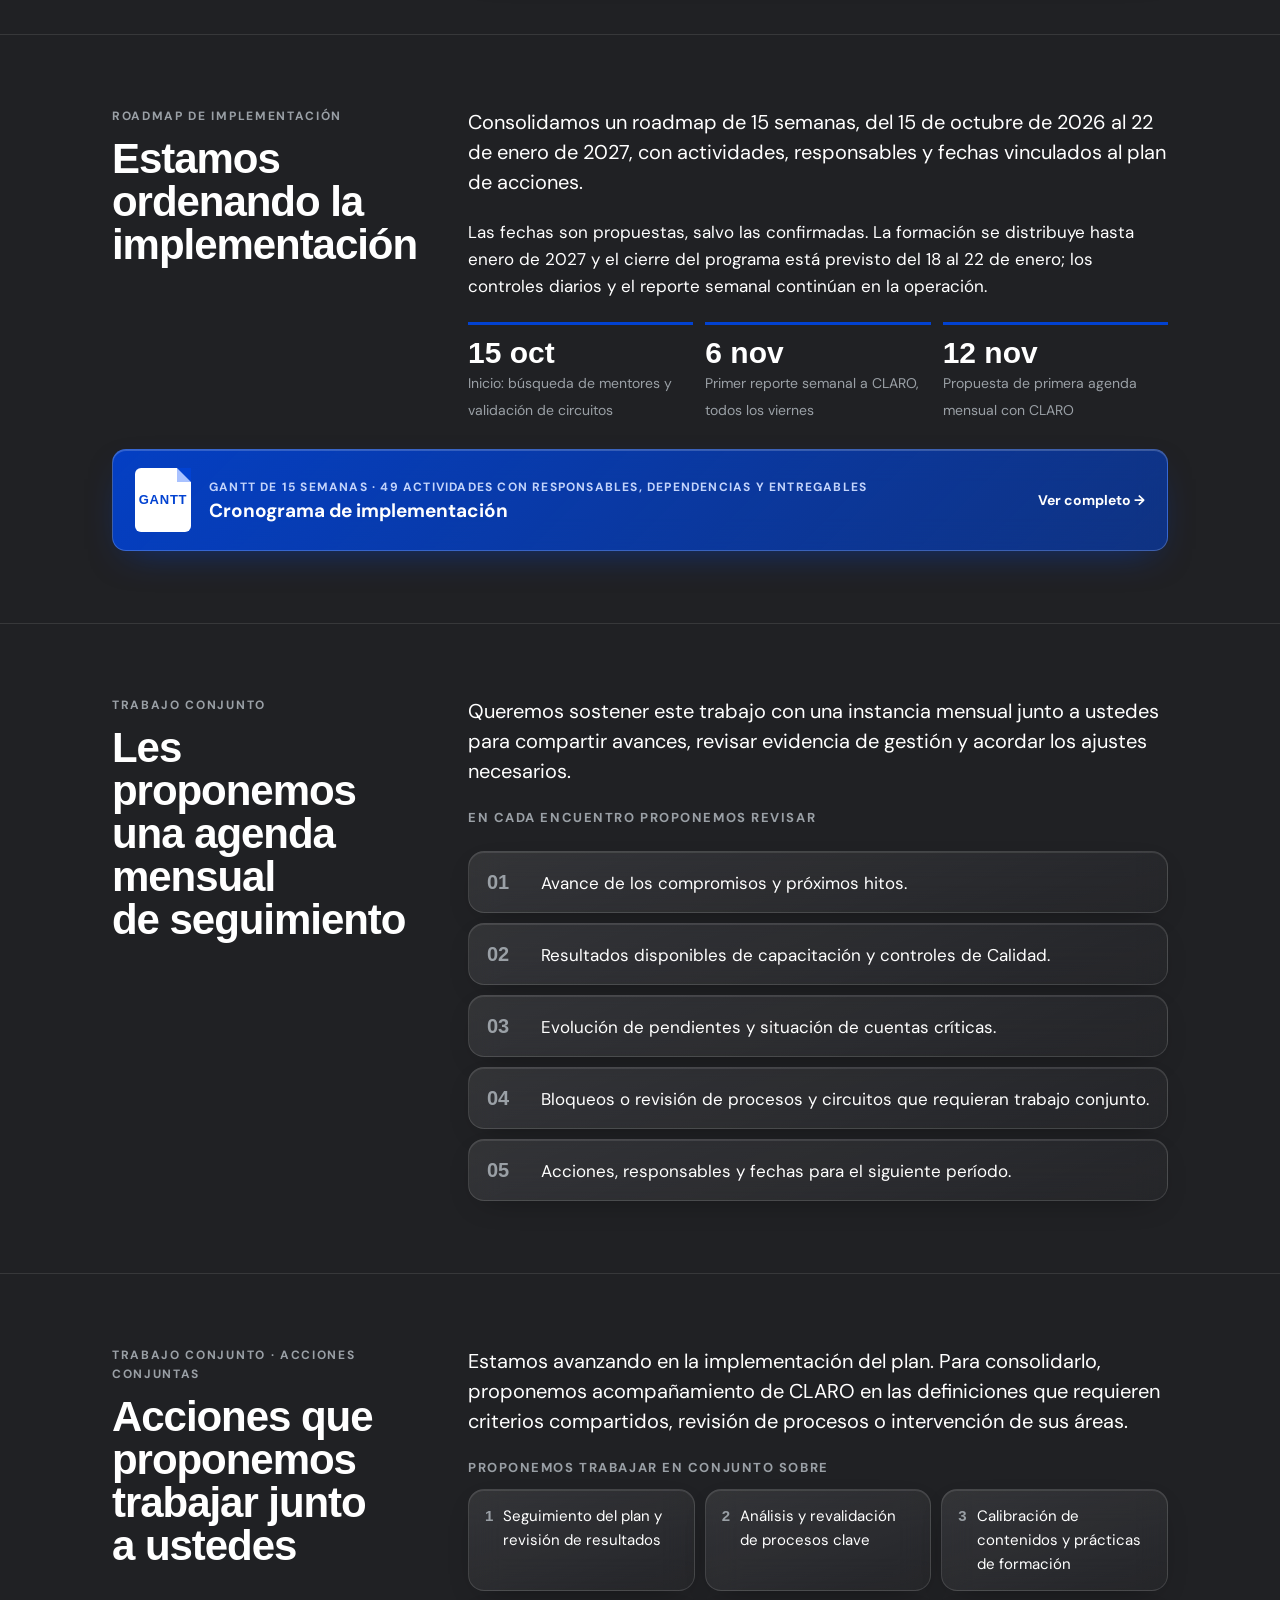
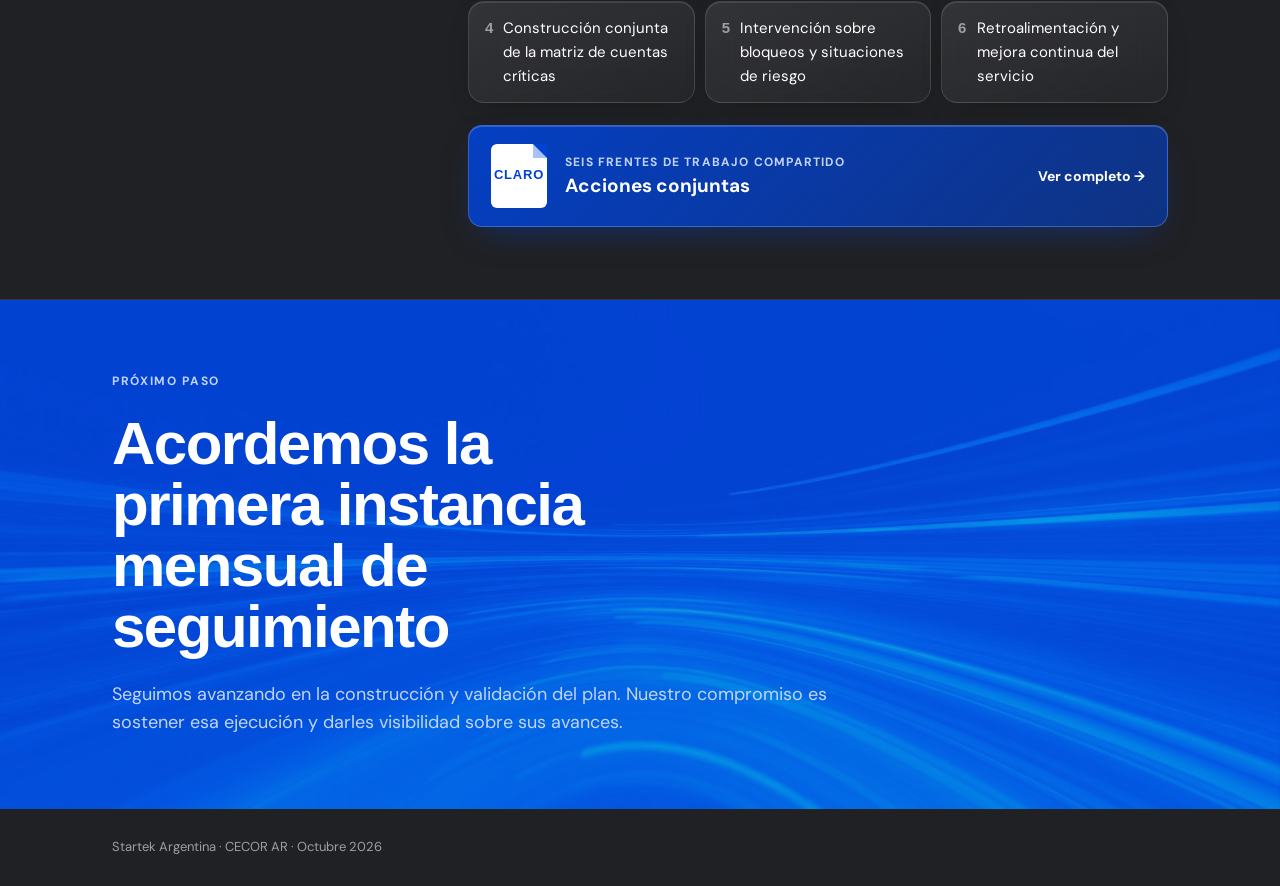
==== commit cd5f2124: "Landing: sección y anexo Acciones conjuntas Co-Authored-By: Claude Opus 5.5 <noreply@anthropic.com> " ====
--- a/index.html
+++ b/index.html
@@ -23,6 +23,7 @@
       <a href="#cuentas">Cuentas críticas</a>
       <a href="#implementacion">Implementación</a>
       <a href="#seguimiento">Seguimiento</a>
+      <a href="#acciones-conjuntas">Acciones conjuntas</a>
     </nav>
   </div>
 </div>
@@ -288,6 +289,33 @@
       </div>
     </div>
   </section>
+  <section class="block" id="acciones-conjuntas">
+    <div class="wrap spine">
+      <header>
+        <div class="eyebrow">Trabajo conjunto · Acciones conjuntas</div>
+        <h2 class="display">Acciones que proponemos trabajar junto a ustedes</h2>
+      </header>
+      <div class="content">
+        <p class="lead-p">Estamos avanzando en la implementación del plan. Para consolidarlo, proponemos acompañamiento de CLARO en las definiciones que requieren criterios compartidos, revisión de procesos o intervención de sus áreas.</p>
+        <div>
+          <h4 style="margin-bottom:10px">Proponemos trabajar en conjunto sobre</h4>
+          <div class="fields">
+            <div><i>1</i>Seguimiento del plan y revisión de resultados</div>
+            <div><i>2</i>Análisis y revalidación de procesos clave</div>
+            <div><i>3</i>Calibración de contenidos y prácticas de formación</div>
+            <div><i>4</i>Construcción conjunta de la matriz de cuentas críticas</div>
+            <div><i>5</i>Intervención sobre bloqueos y situaciones de riesgo</div>
+            <div><i>6</i>Retroalimentación y mejora continua del servicio</div>
+          </div>
+        </div>
+        <a class="doclink" href="acciones-conjuntas.html">
+          <span class="ico">CLARO</span>
+          <span><small>Seis frentes de trabajo compartido</small><strong>Acciones conjuntas</strong></span>
+          <span class="arrow">Ver completo →</span>
+        </a>
+      </div>
+    </div>
+  </section>
 </main>
 
 <section class="close">
--- a/style.css
+++ b/style.css
@@ -361,3 +361,12 @@
 .person p a, .steps p a { color: var(--fg); text-decoration-color: var(--brand); text-underline-offset: 3px; }
 
 td.nowrap { white-space: nowrap; }
+
+/* Acciones conjuntas: vínculos a anexos dentro de cada paso */
+.steps .rel { display: flex; flex-wrap: wrap; gap: 8px; margin-top: 12px; }
+.steps .rel a { font-size: 13px; font-weight: 700; color: var(--accent); text-decoration: none; padding: 5px 12px; border-radius: 999px; border: 1px solid var(--line); transition: background .2s, border-color .2s; }
+.steps .rel a:hover { background: var(--accent-soft); border-color: var(--accent); }
+.steps .rel a { color: #9DB8FF; }
+@media (max-width: 1500px) { .topnav { gap: 0; } .topnav a { padding: 6px 7px; font-size: 12px; } }
+.next.four { display: grid; grid-template-columns: repeat(2, minmax(0,1fr)); }
+@media (max-width: 640px) { .next.four { grid-template-columns: minmax(0,1fr); } }
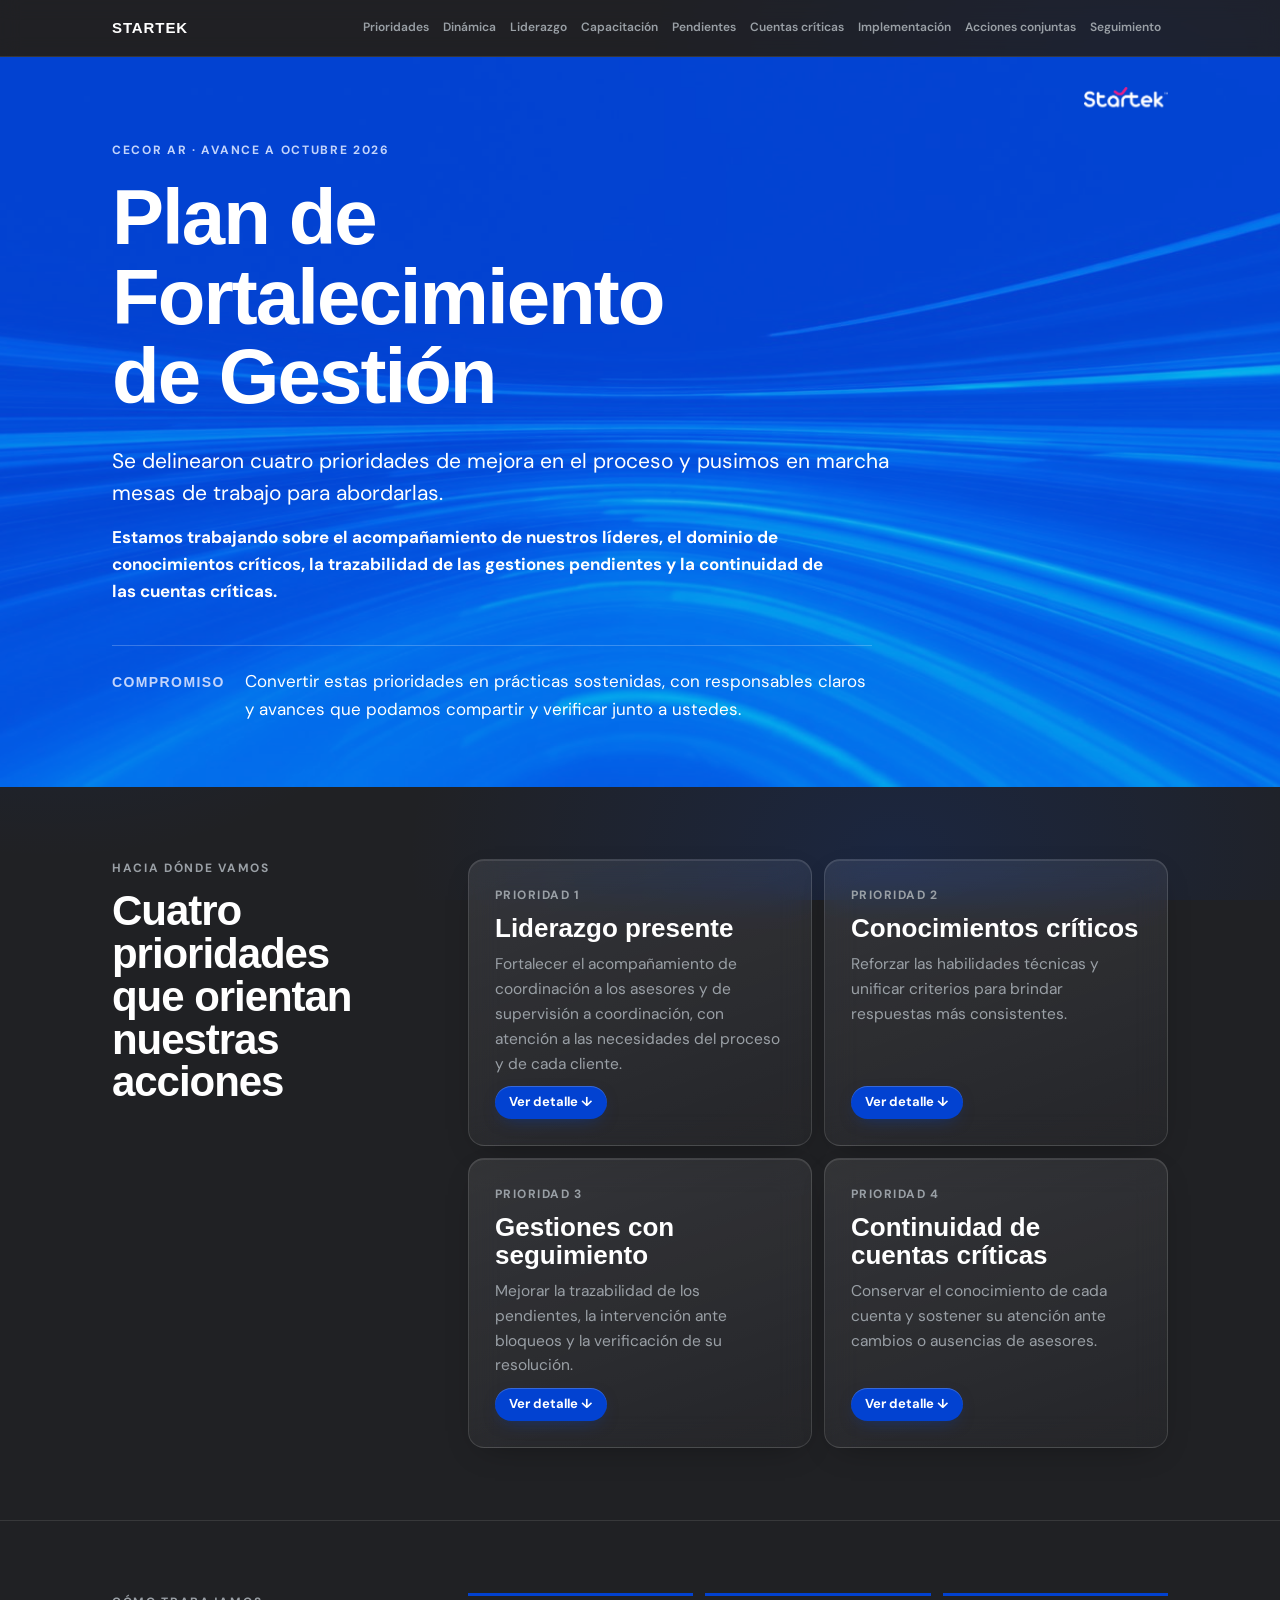
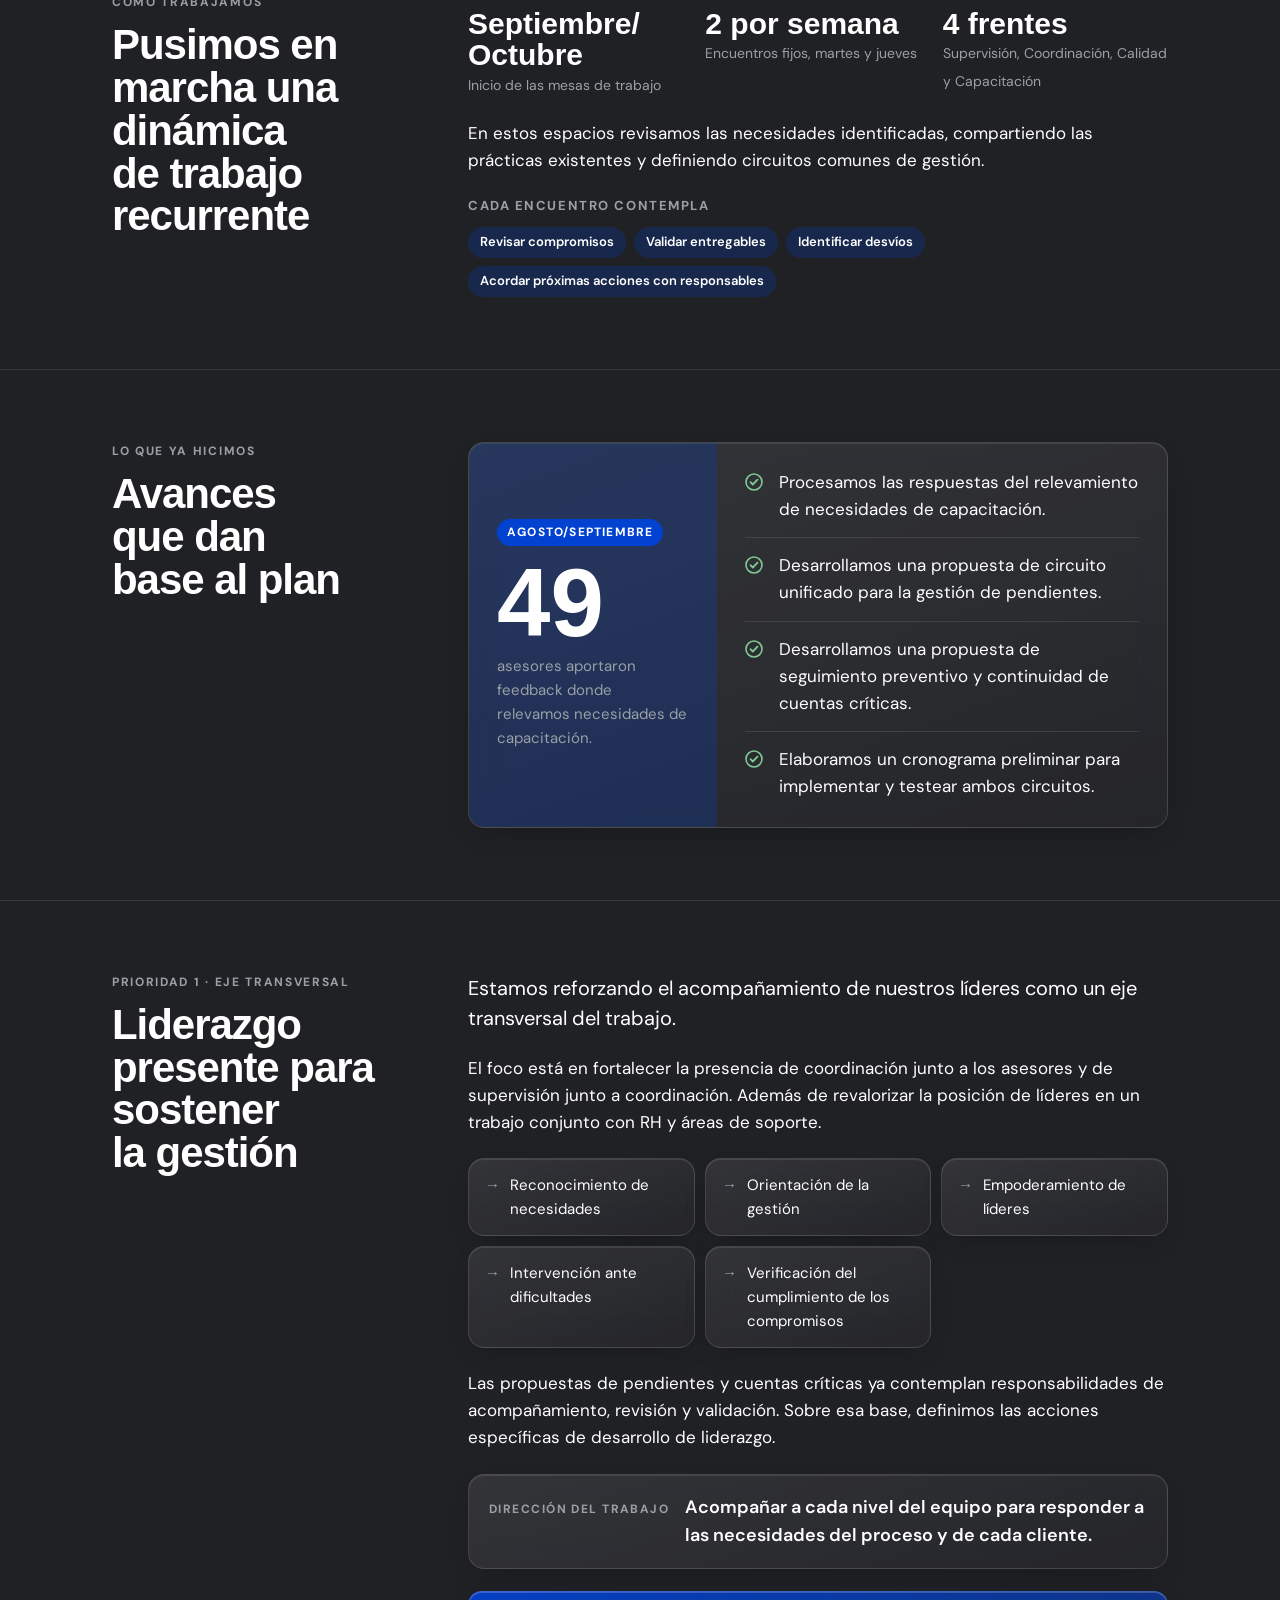
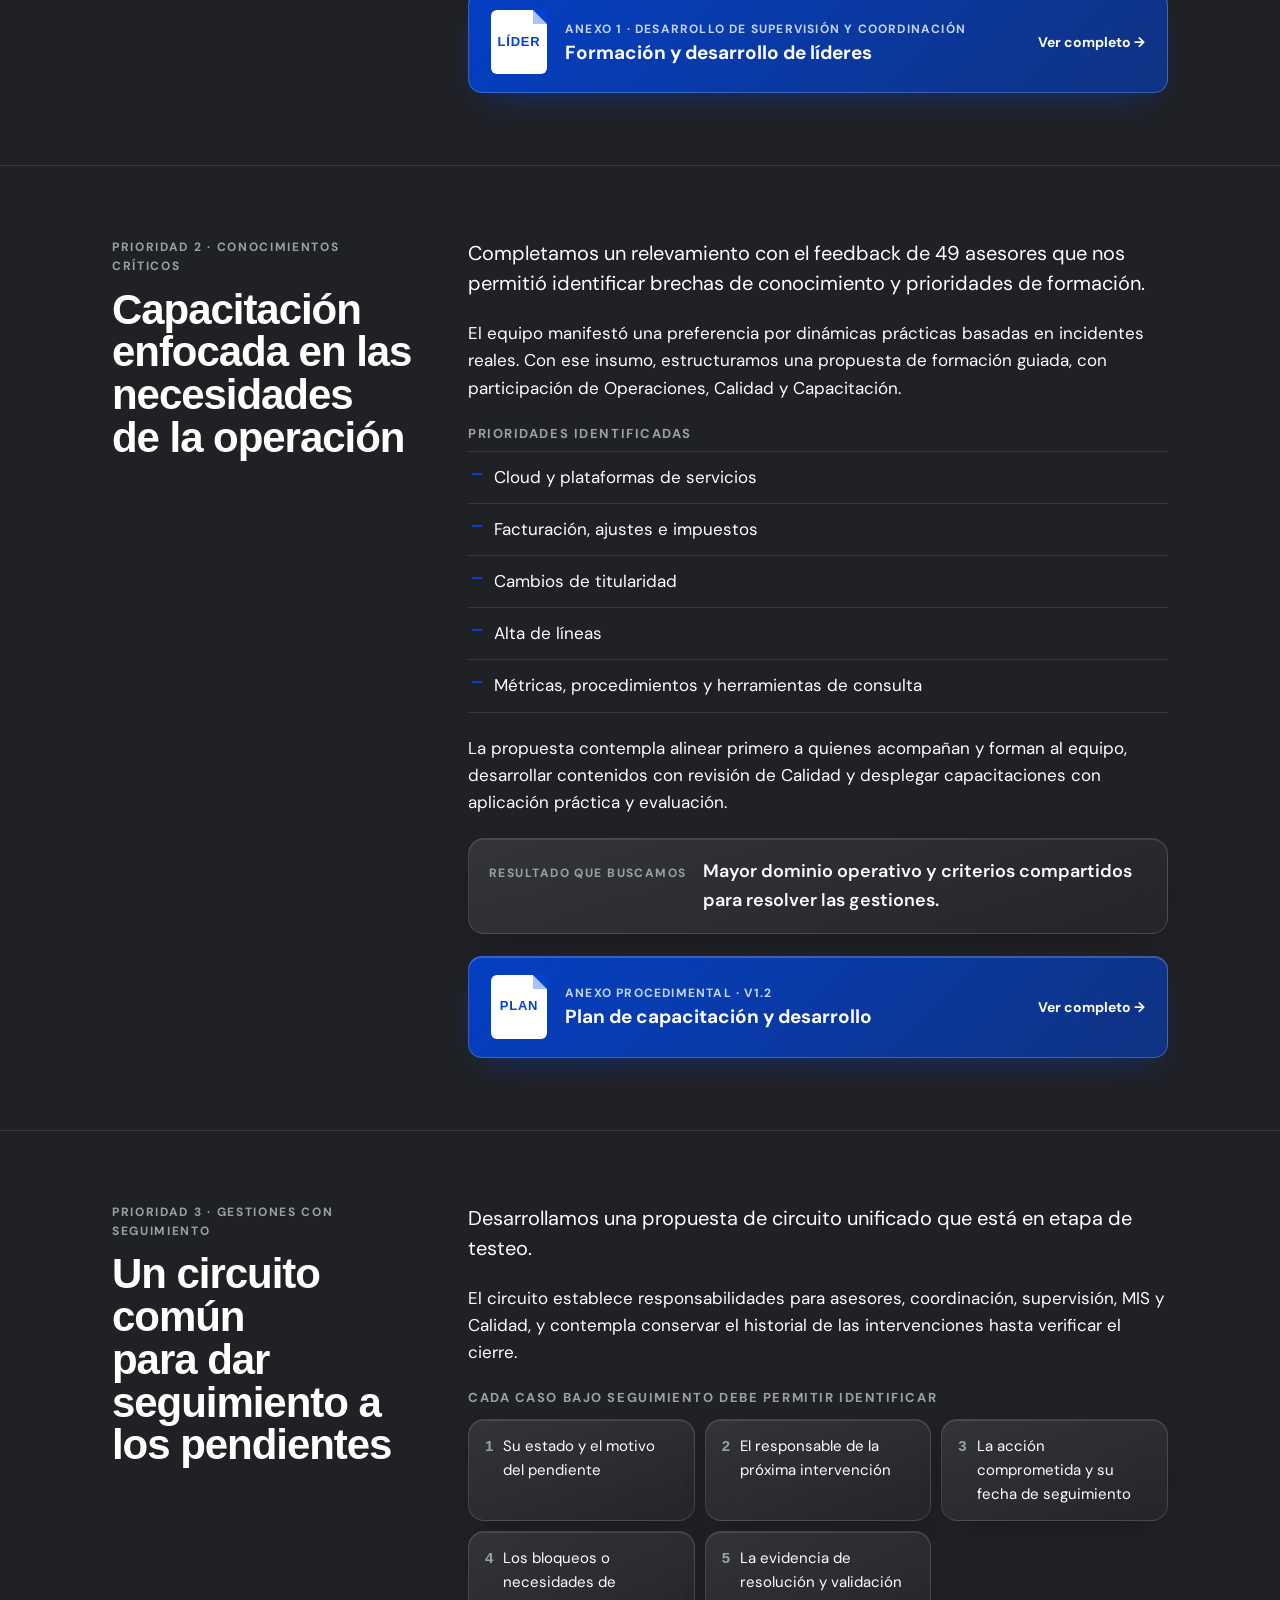
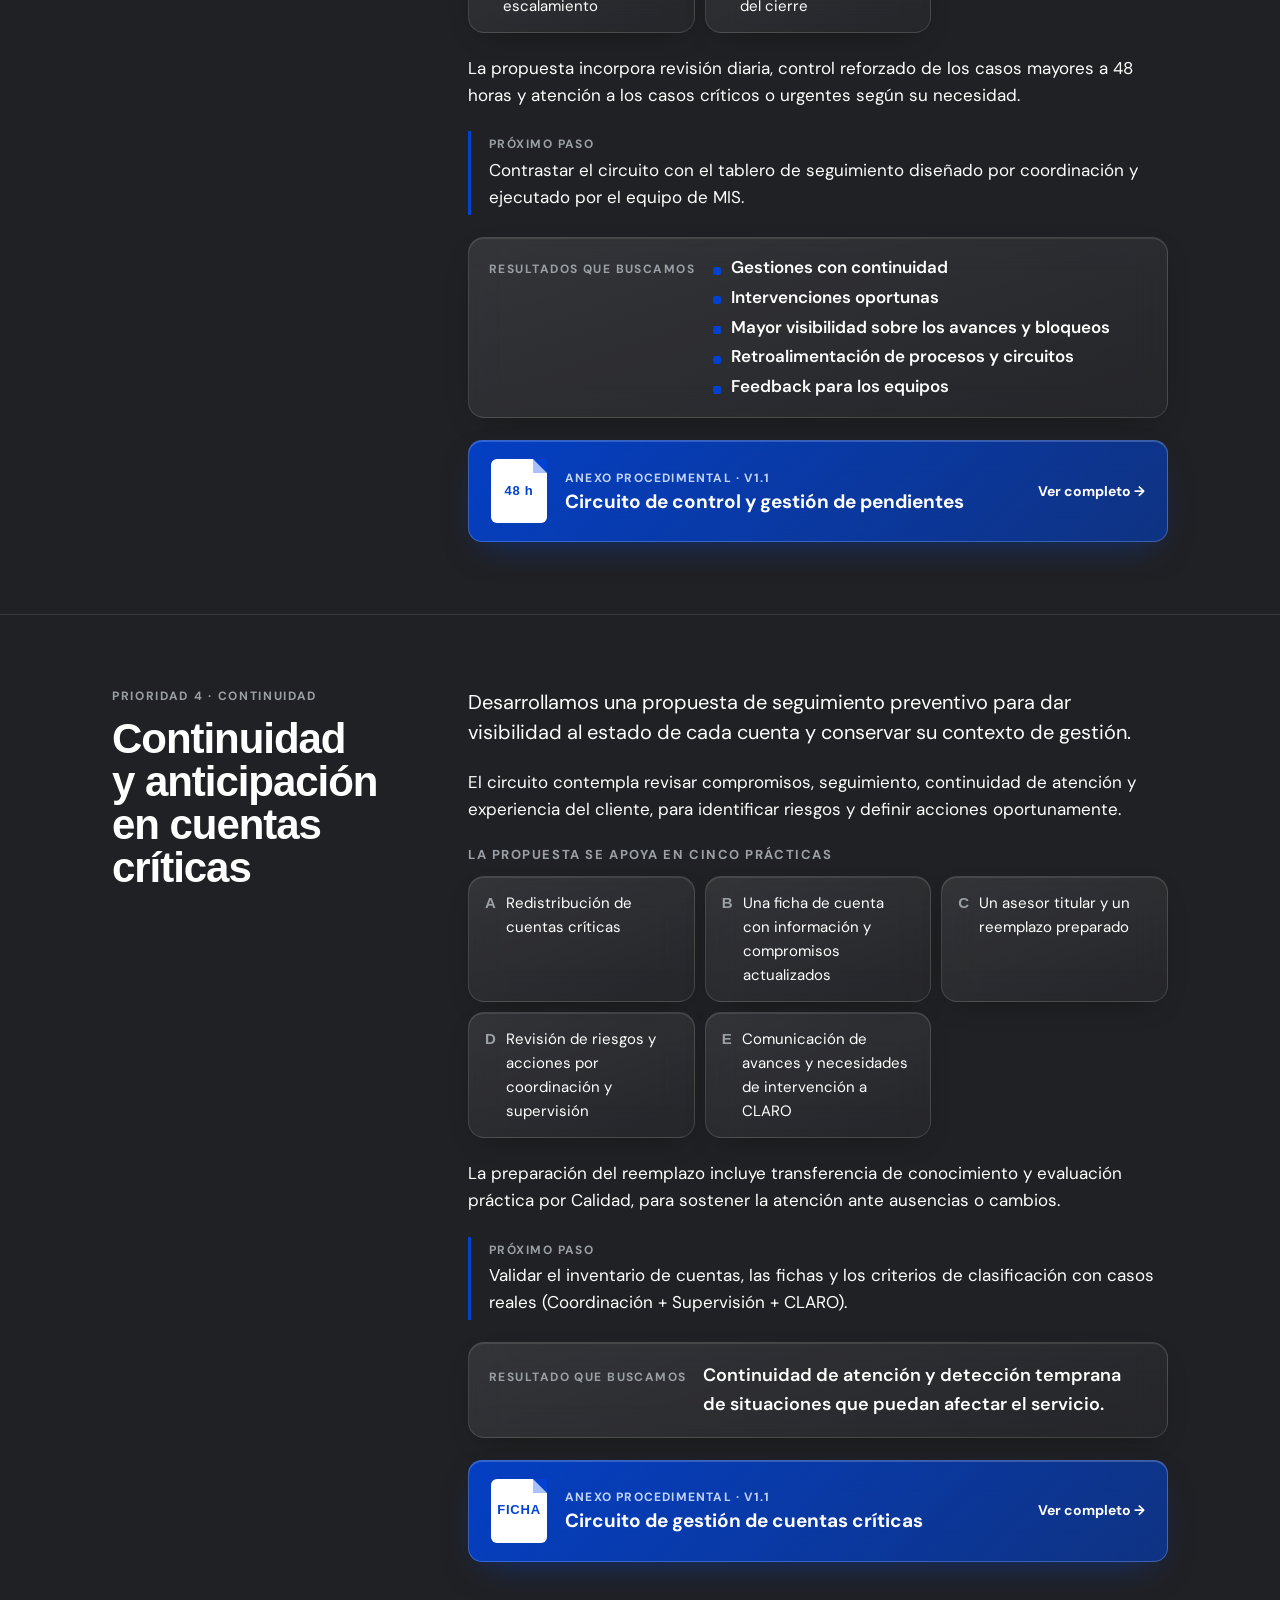
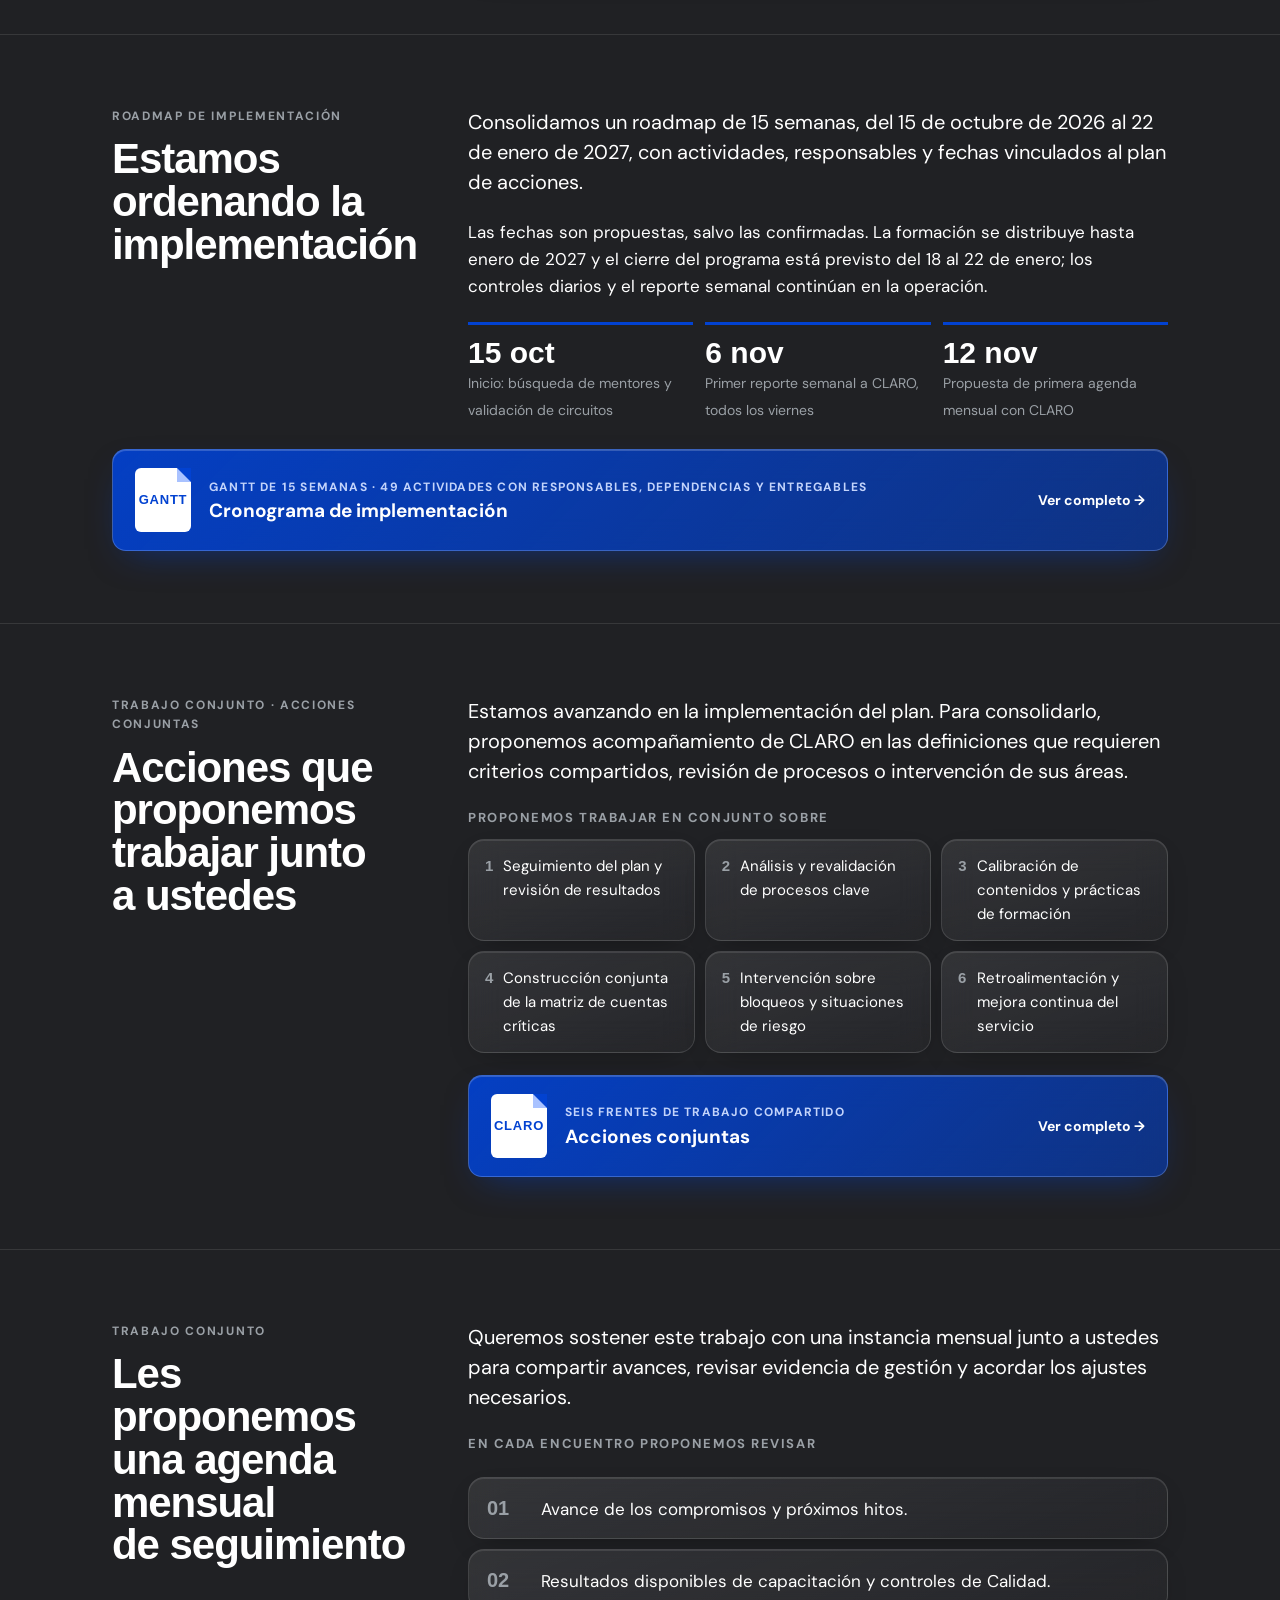
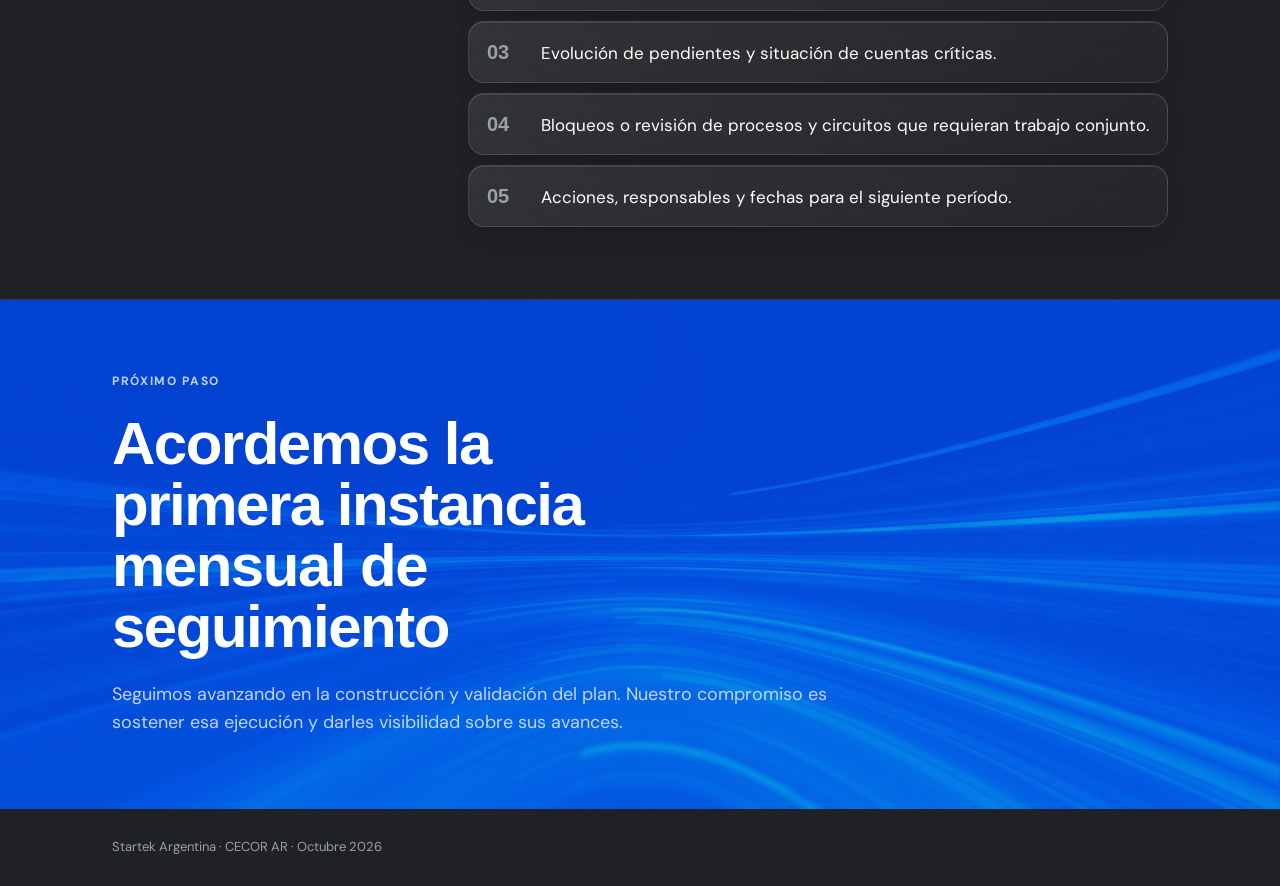
==== commit 623882dc: "Landing: Acciones conjuntas antes de Seguimiento y menú que entra completo Co-Authored-By: Claude Op" ====
--- a/index.html
+++ b/index.html
@@ -5,7 +5,7 @@
 <meta name="viewport" content="width=device-width, initial-scale=1, viewport-fit=cover">
 <title>Plan de Fortalecimiento CECOR</title>
 <link rel="stylesheet" href="https://fonts.googleapis.com/css2?family=DM+Sans:ital,opsz,wght@0,9..40,400;0,9..40,500;0,9..40,600;0,9..40,700;1,9..40,400&display=swap">
-<link rel="stylesheet" href="style.css">
+<link rel="stylesheet" href="style.css?v=20261016b">
 <meta name="robots" content="noindex, nofollow">
 <link rel="icon" type="image/png" href="favicon.png">
 <link rel="apple-touch-icon" href="favicon.png">
@@ -22,8 +22,8 @@
       <a href="#pendientes">Pendientes</a>
       <a href="#cuentas">Cuentas críticas</a>
       <a href="#implementacion">Implementación</a>
+      <a href="#acciones-conjuntas">Acciones conjuntas</a>
       <a href="#seguimiento">Seguimiento</a>
-      <a href="#acciones-conjuntas">Acciones conjuntas</a>
     </nav>
   </div>
 </div>
@@ -269,7 +269,33 @@
       </a>
     </div>
   </section>
-
+  <section class="block" id="acciones-conjuntas">
+    <div class="wrap spine">
+      <header>
+        <div class="eyebrow">Trabajo conjunto · Acciones conjuntas</div>
+        <h2 class="display">Acciones que proponemos trabajar junto a ustedes</h2>
+      </header>
+      <div class="content">
+        <p class="lead-p">Estamos avanzando en la implementación del plan. Para consolidarlo, proponemos acompañamiento de CLARO en las definiciones que requieren criterios compartidos, revisión de procesos o intervención de sus áreas.</p>
+        <div>
+          <h4 style="margin-bottom:10px">Proponemos trabajar en conjunto sobre</h4>
+          <div class="fields">
+            <div><i>1</i>Seguimiento del plan y revisión de resultados</div>
+            <div><i>2</i>Análisis y revalidación de procesos clave</div>
+            <div><i>3</i>Calibración de contenidos y prácticas de formación</div>
+            <div><i>4</i>Construcción conjunta de la matriz de cuentas críticas</div>
+            <div><i>5</i>Intervención sobre bloqueos y situaciones de riesgo</div>
+            <div><i>6</i>Retroalimentación y mejora continua del servicio</div>
+          </div>
+        </div>
+        <a class="doclink" href="acciones-conjuntas.html">
+          <span class="ico">CLARO</span>
+          <span><small>Seis frentes de trabajo compartido</small><strong>Acciones conjuntas</strong></span>
+          <span class="arrow">Ver completo →</span>
+        </a>
+      </div>
+    </div>
+  </section>
   <section class="block" id="seguimiento">
     <div class="wrap spine">
       <header>
@@ -286,33 +312,6 @@
           <li>Bloqueos o revisión de procesos y circuitos que requieran trabajo conjunto.</li>
           <li>Acciones, responsables y fechas para el siguiente período.</li>
         </ol>
-      </div>
-    </div>
-  </section>
-  <section class="block" id="acciones-conjuntas">
-    <div class="wrap spine">
-      <header>
-        <div class="eyebrow">Trabajo conjunto · Acciones conjuntas</div>
-        <h2 class="display">Acciones que proponemos trabajar junto a ustedes</h2>
-      </header>
-      <div class="content">
-        <p class="lead-p">Estamos avanzando en la implementación del plan. Para consolidarlo, proponemos acompañamiento de CLARO en las definiciones que requieren criterios compartidos, revisión de procesos o intervención de sus áreas.</p>
-        <div>
-          <h4 style="margin-bottom:10px">Proponemos trabajar en conjunto sobre</h4>
-          <div class="fields">
-            <div><i>1</i>Seguimiento del plan y revisión de resultados</div>
-            <div><i>2</i>Análisis y revalidación de procesos clave</div>
-            <div><i>3</i>Calibración de contenidos y prácticas de formación</div>
-            <div><i>4</i>Construcción conjunta de la matriz de cuentas críticas</div>
-            <div><i>5</i>Intervención sobre bloqueos y situaciones de riesgo</div>
-            <div><i>6</i>Retroalimentación y mejora continua del servicio</div>
-          </div>
-        </div>
-        <a class="doclink" href="acciones-conjuntas.html">
-          <span class="ico">CLARO</span>
-          <span><small>Seis frentes de trabajo compartido</small><strong>Acciones conjuntas</strong></span>
-          <span class="arrow">Ver completo →</span>
-        </a>
       </div>
     </div>
   </section>
--- a/style.css
+++ b/style.css
@@ -367,6 +367,10 @@
 .steps .rel a { font-size: 13px; font-weight: 700; color: var(--accent); text-decoration: none; padding: 5px 12px; border-radius: 999px; border: 1px solid var(--line); transition: background .2s, border-color .2s; }
 .steps .rel a:hover { background: var(--accent-soft); border-color: var(--accent); }
 .steps .rel a { color: #9DB8FF; }
-@media (max-width: 1500px) { .topnav { gap: 0; } .topnav a { padding: 6px 7px; font-size: 12px; } }
+/* Menú superior: compacto para que entren los 9 accesos */
+.topnav { gap: 0; } .topnav a { padding: 6px 7px; font-size: 12px; }
+@media (max-width: 1300px) { .brand span { display: none; } }
+@media (max-width: 959px) { .topnav { display: none; } }
+@media (max-width: 1100px) { .topnav a { padding: 6px 5px; } .brand { font-size: 14px; letter-spacing: .04em; } }
 .next.four { display: grid; grid-template-columns: repeat(2, minmax(0,1fr)); }
 @media (max-width: 640px) { .next.four { grid-template-columns: minmax(0,1fr); } }
